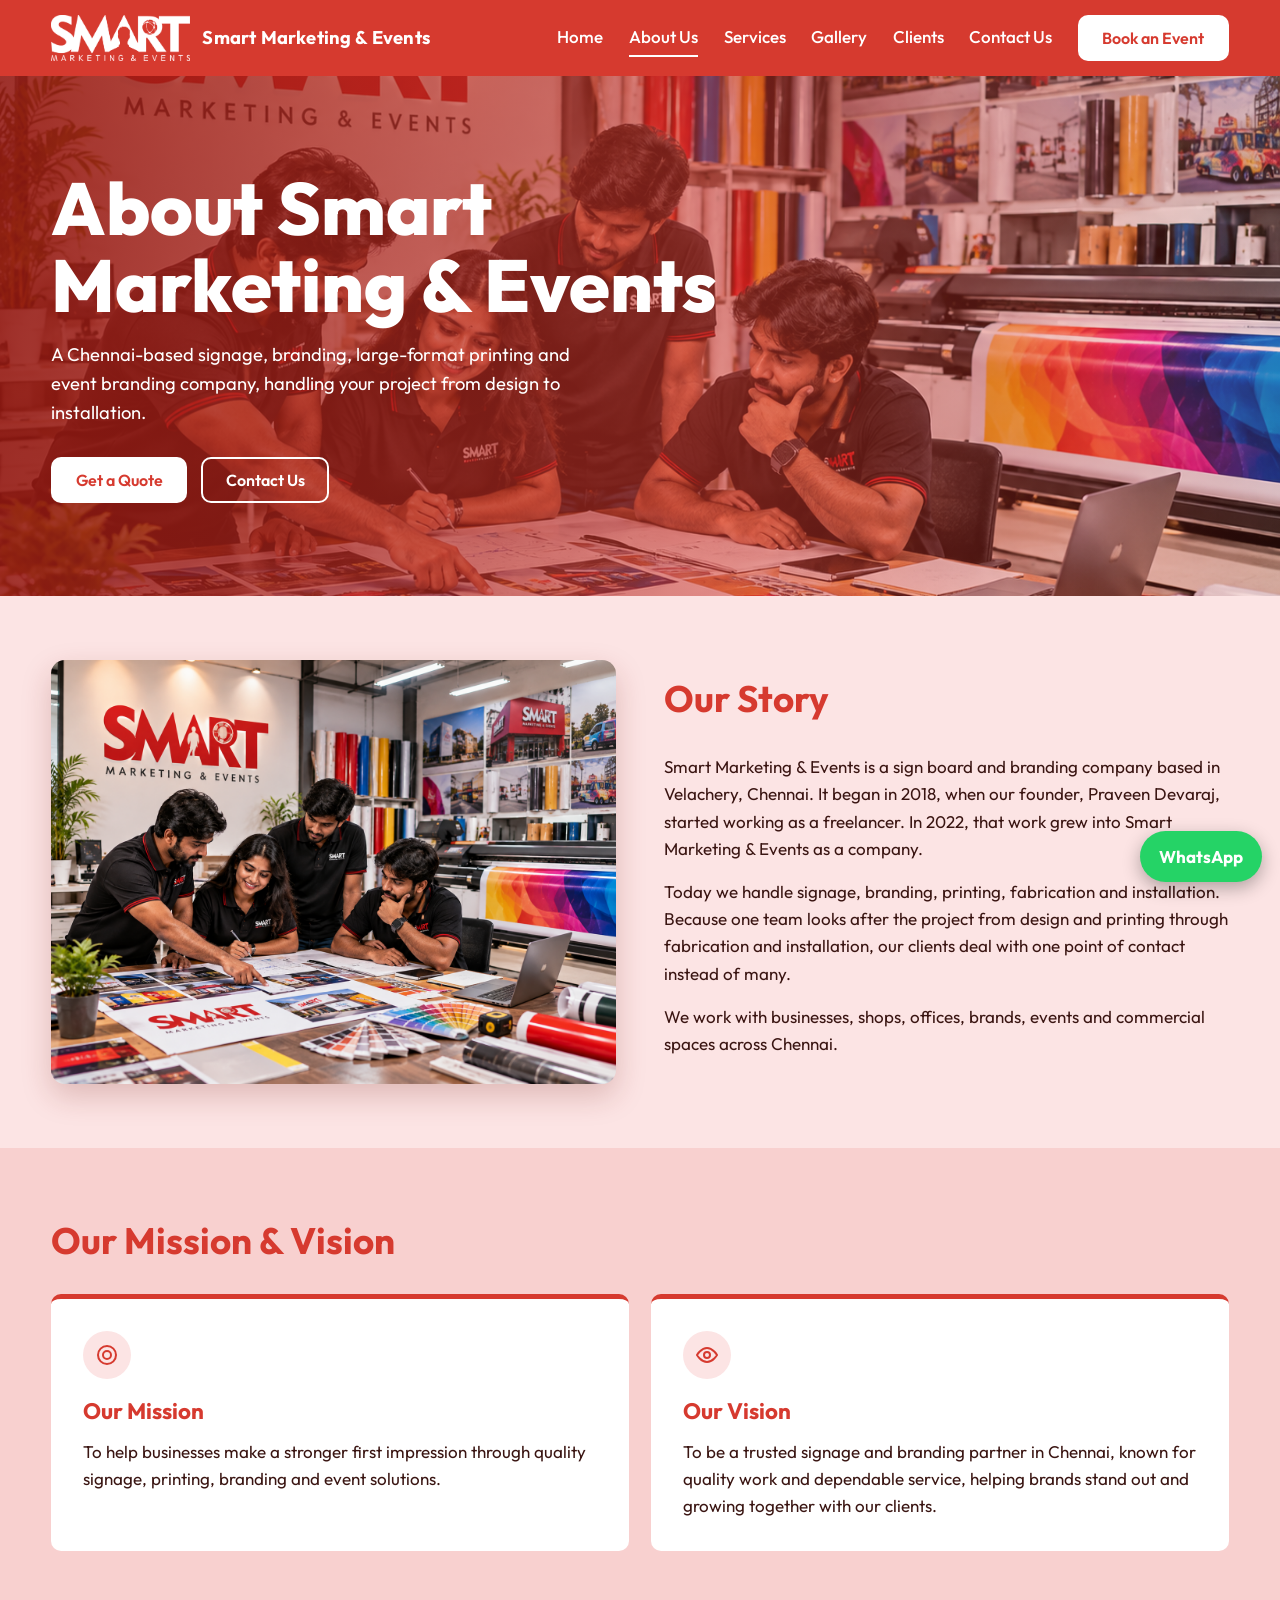
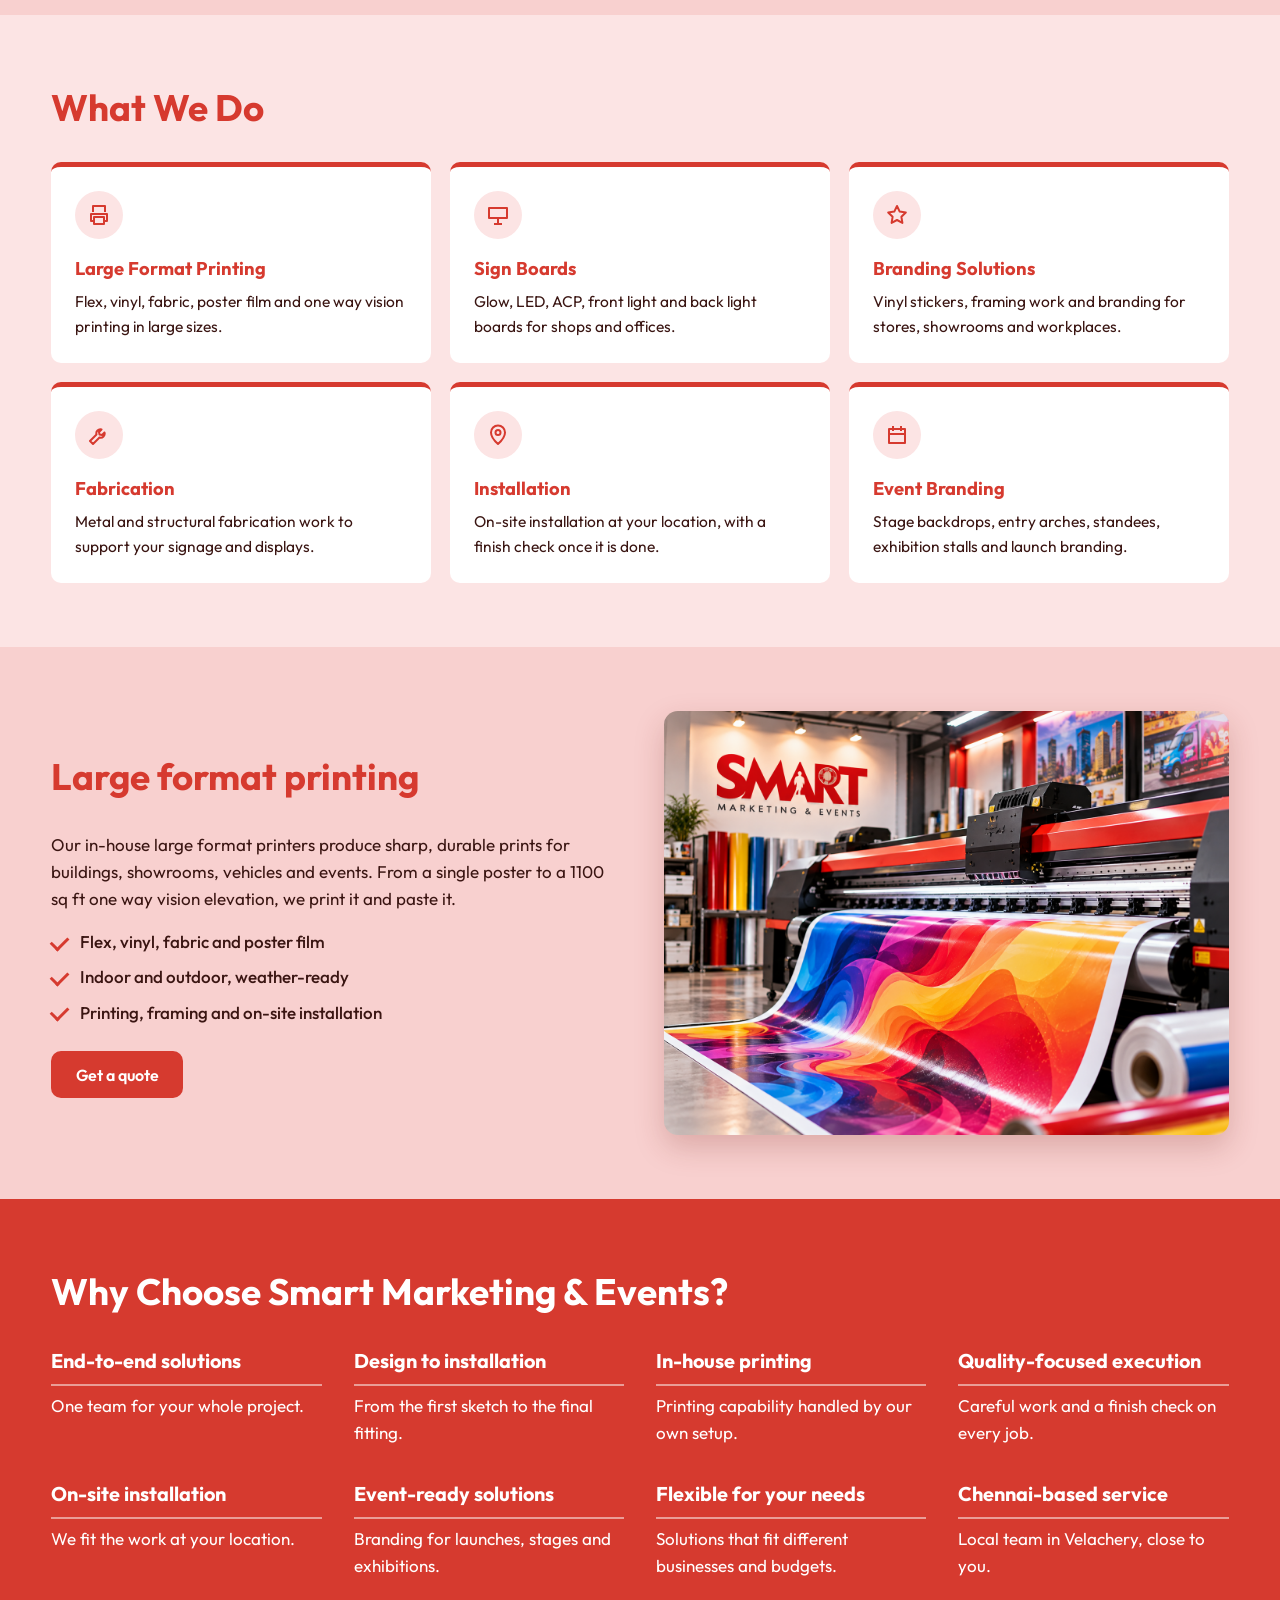
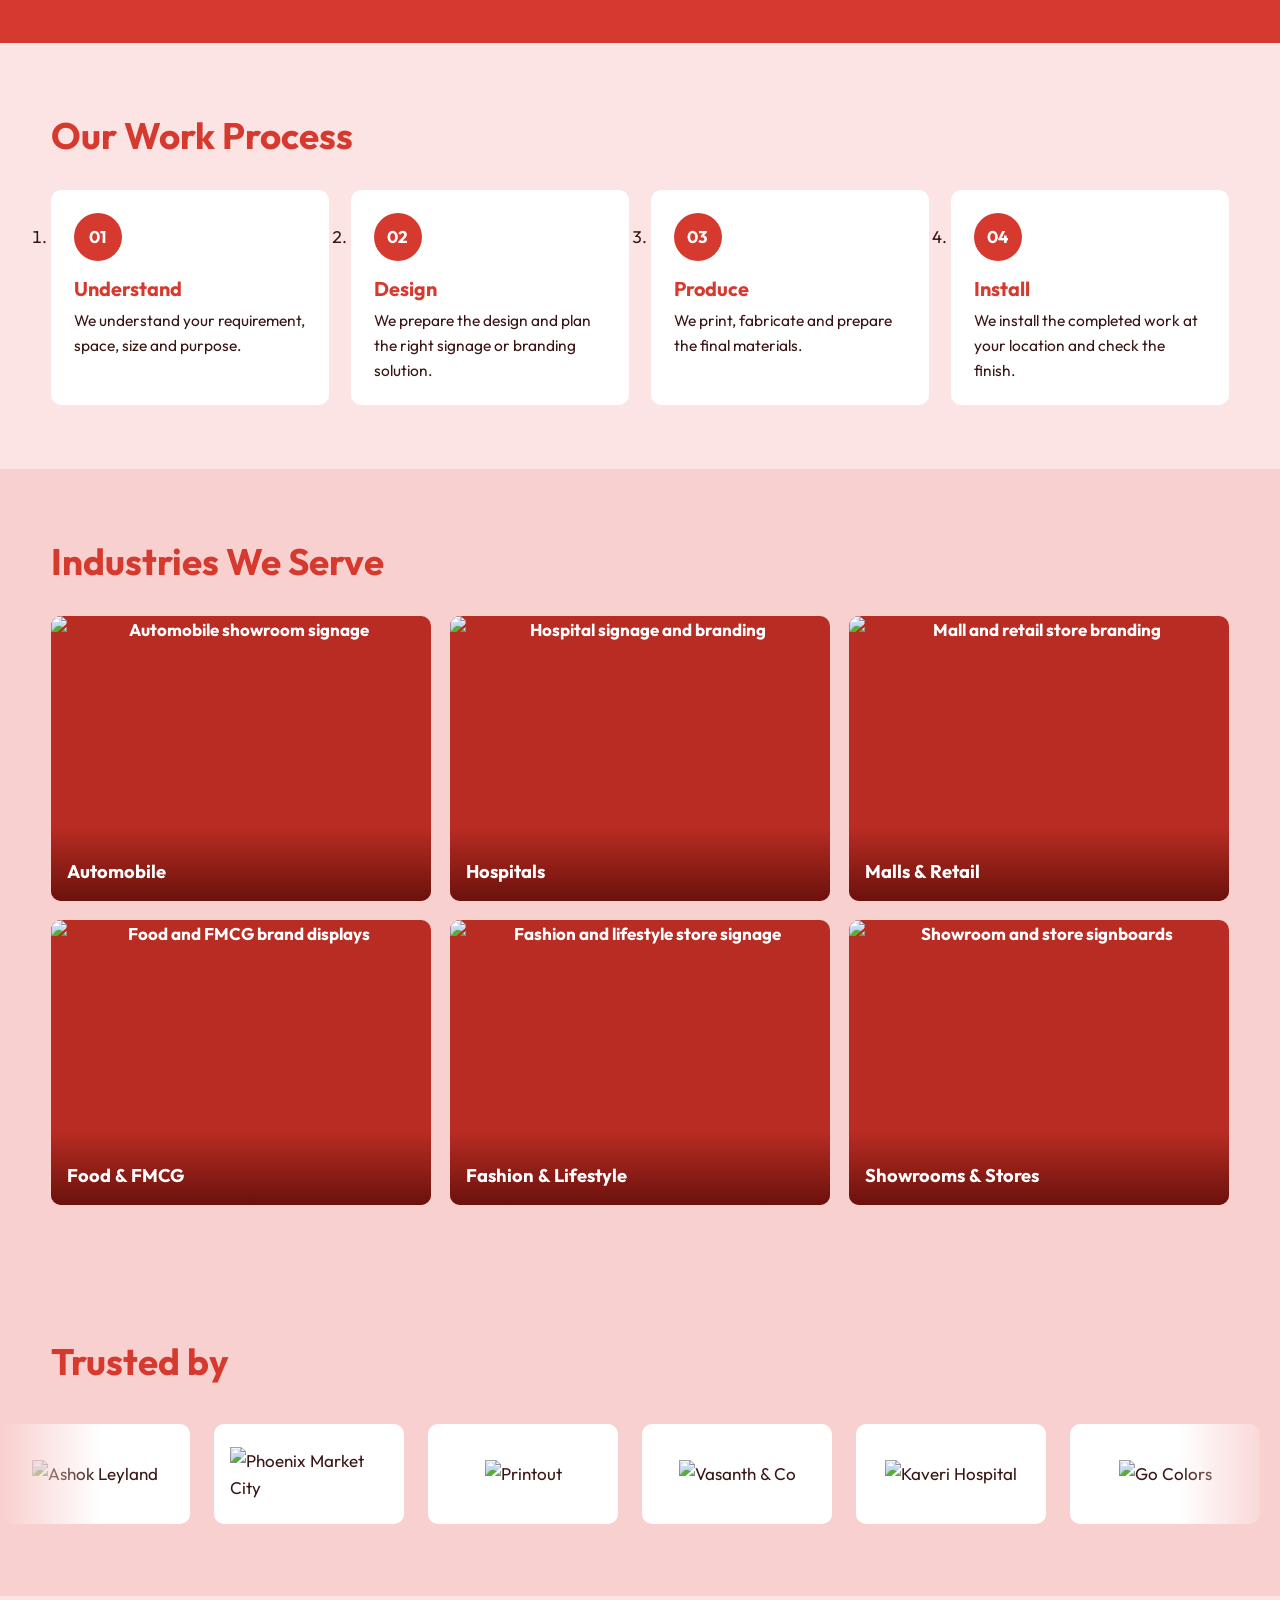
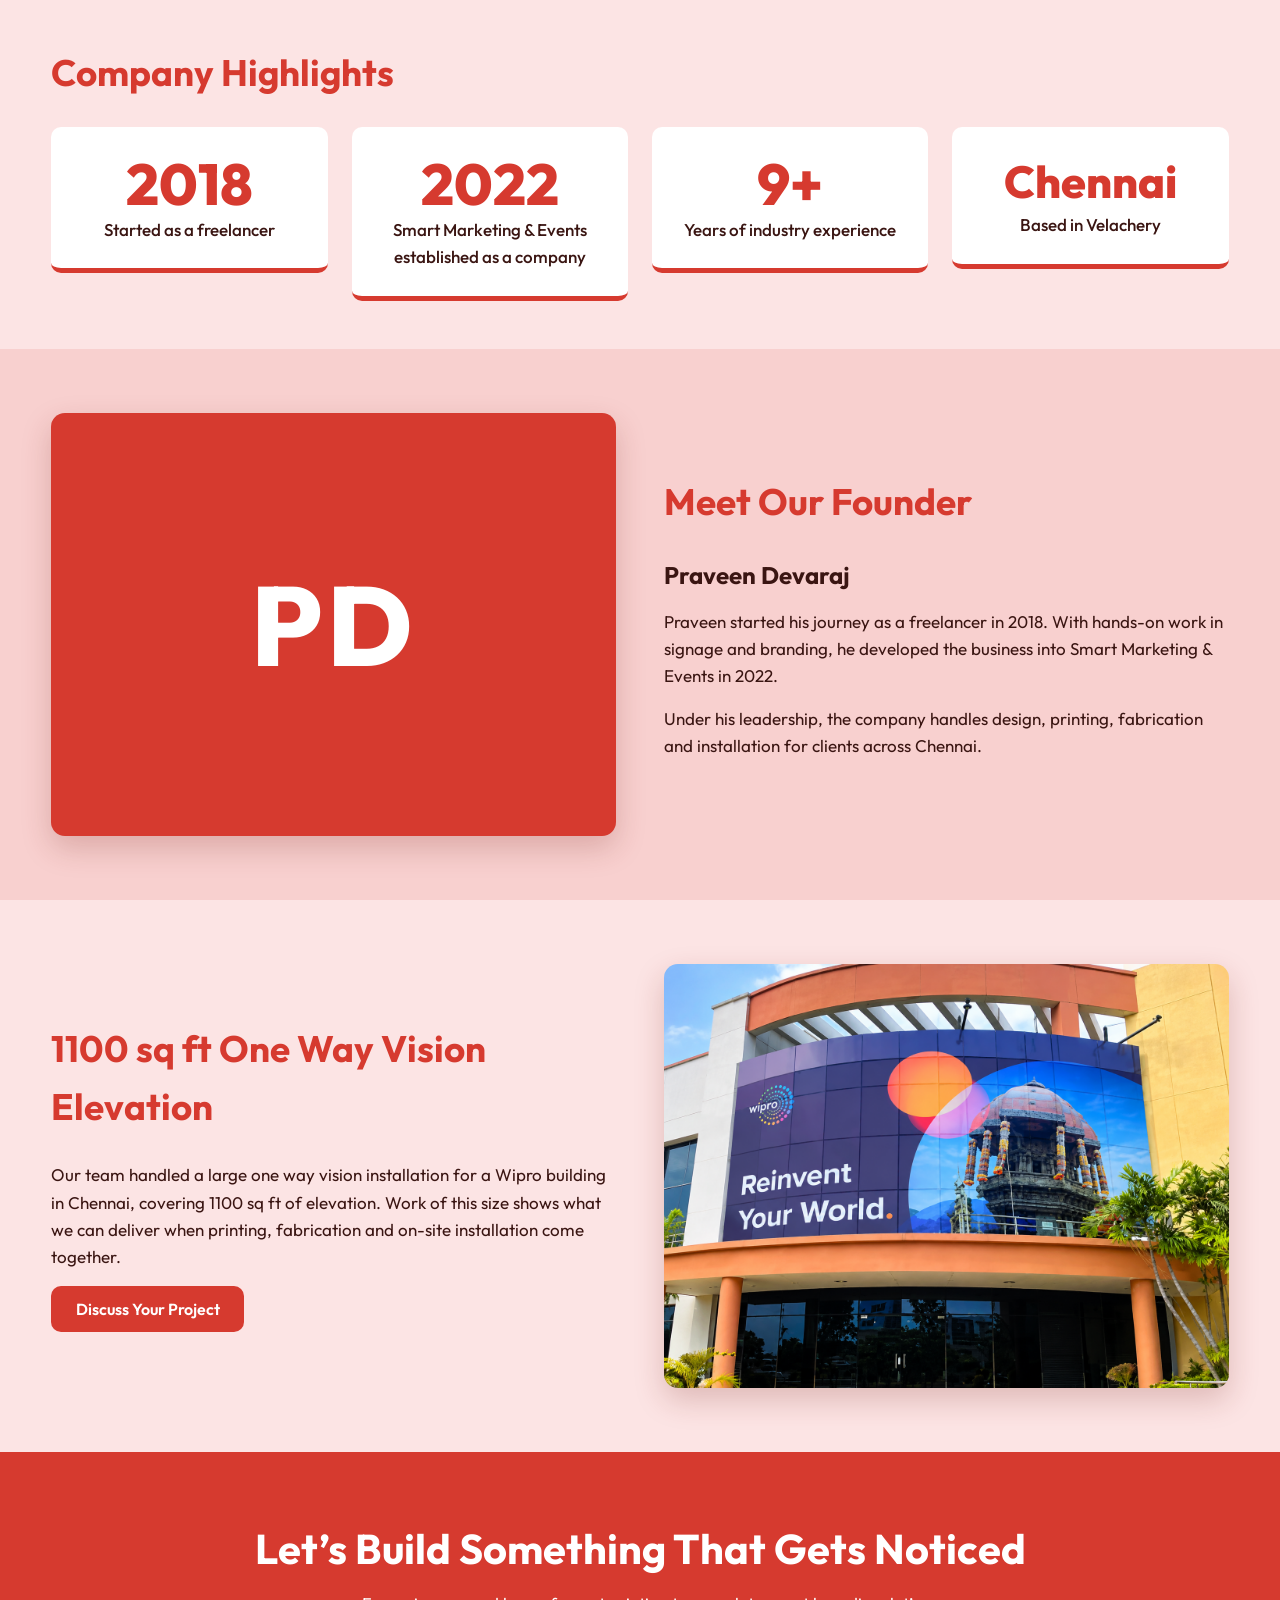
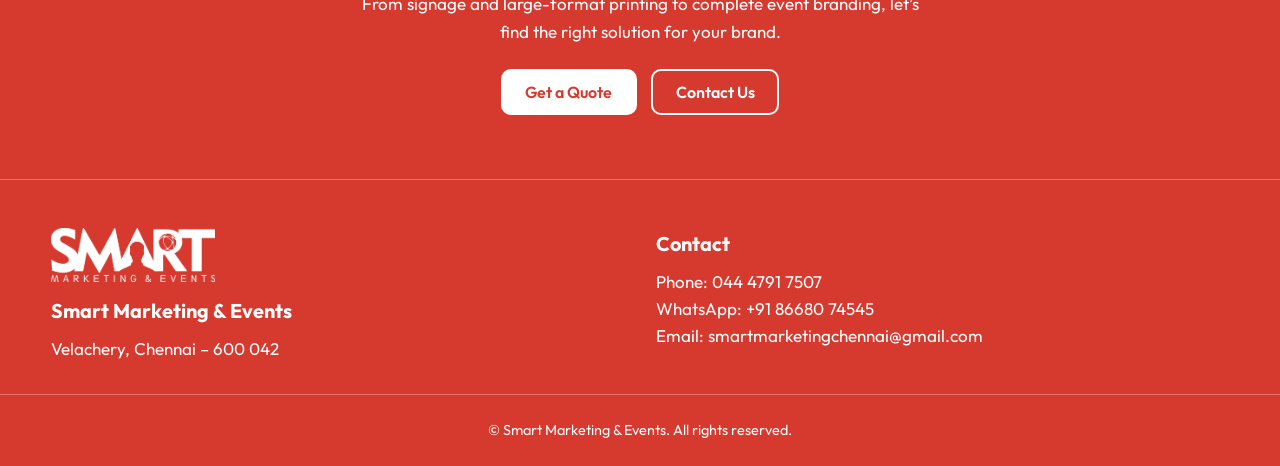
==== about.html @ 97e57e02 "Add files via upload" ====
<!DOCTYPE html>
<html lang="en">
<head>
<meta charset="UTF-8">
<meta name="viewport" content="width=device-width, initial-scale=1">
<title>About Us | Smart Marketing &amp; Events – Chennai</title>
<meta name="description" content="Smart Marketing &amp; Events is a Velachery, Chennai company offering sign boards, large format printing, branding and event branding, from design to installation.">
<link rel="preconnect" href="https://fonts.googleapis.com">
<link rel="preconnect" href="https://fonts.gstatic.com" crossorigin>
<link href="https://fonts.googleapis.com/css2?family=Outfit:wght@400;500;600;700;800&amp;display=swap" rel="stylesheet">
<link rel="stylesheet" href="css/style.css">
<link rel="stylesheet" href="css/about.css">

</head>
<body>

<svg width="0" height="0" style="position:absolute" aria-hidden="true" focusable="false">
  <symbol id="i-print" viewBox="0 0 24 24"><path d="M6 9V3h12v6M6 18H4v-7h16v7h-2M7 14h10v7H7z" fill="none" stroke="currentColor" stroke-width="2" stroke-linejoin="round"/></symbol>
  <symbol id="i-sign" viewBox="0 0 24 24"><path d="M3 5h18v10H3zM12 15v6M8 21h8" fill="none" stroke="currentColor" stroke-width="2" stroke-linejoin="round"/></symbol>
  <symbol id="i-brand" viewBox="0 0 24 24"><path d="M12 3l2.7 5.6 6.1.9-4.4 4.3 1 6.1L12 17l-5.4 2.9 1-6.1L3.2 9.5l6.1-.9z" fill="none" stroke="currentColor" stroke-width="2" stroke-linejoin="round"/></symbol>
  <symbol id="i-fab" viewBox="0 0 24 24"><path d="M14.5 6.5a4 4 0 0 0-5 5L3 18l3 3 6.5-6.5a4 4 0 0 0 5-5l-2.5 2.5-2.5-.5-.5-2.5z" fill="none" stroke="currentColor" stroke-width="2" stroke-linejoin="round"/></symbol>
  <symbol id="i-install" viewBox="0 0 24 24"><path d="M12 21s7-6.2 7-11.5A7 7 0 0 0 5 9.5C5 14.800 12 21 12 21z" fill="none" stroke="currentColor" stroke-width="2" stroke-linejoin="round"/><circle cx="12" cy="9.5" r="2.5" fill="none" stroke="currentColor" stroke-width="2"/></symbol>
  <symbol id="i-event" viewBox="0 0 24 24"><path d="M4 6h16v14H4zM4 11h16M8 3v5M16 3v5" fill="none" stroke="currentColor" stroke-width="2" stroke-linejoin="round"/></symbol>
  <symbol id="i-target" viewBox="0 0 24 24"><circle cx="12" cy="12" r="9" fill="none" stroke="currentColor" stroke-width="2"/><circle cx="12" cy="12" r="4" fill="none" stroke="currentColor" stroke-width="2"/></symbol>
  <symbol id="i-eye" viewBox="0 0 24 24"><path d="M2 12s4-7 10-7 10 7 10 7-4 7-10 7S2 12 2 12z" fill="none" stroke="currentColor" stroke-width="2" stroke-linejoin="round"/><circle cx="12" cy="12" r="3" fill="none" stroke="currentColor" stroke-width="2"/></symbol>
</svg>

<header class="site-header" id="siteHeader">
  <div class="container nav-wrap">
    <a class="brand" href="index.html" aria-label="Smart Marketing &amp; Events home">
      <img class="brand-logo" src="images/logo.png" alt="Smart Marketing &amp; Events logo">
      <span class="brand-name">Smart Marketing &amp; Events</span>
    </a>
    <button class="menu-toggle" id="menuToggle" aria-label="Toggle navigation menu" aria-expanded="false" aria-controls="siteNav">
      <span></span><span></span><span></span>
    </button>
    <nav class="nav" id="siteNav" aria-label="Main navigation">
      <a href="index.html">Home</a>
      <a href="about.html" class="active" aria-current="page">About Us</a>
      <a href="services.html">Services</a>
      <a href="gallery.html">Gallery</a>
      <a href="clients.html">Clients</a>
      <a href="contact.html">Contact Us</a>
      <a href="contact.html" class="btn btn-light">Book an Event</a>
    </nav>
  </div>
</header>

<main>

<!-- 1. Hero -->
<section class="hero about-hero" style="background-image:url('images/about.jpg')" aria-labelledby="about-title">
  <div class="hero-overlay"></div>
  <div class="container hero-content">
    <h1 id="about-title">About Smart Marketing &amp; Events</h1>
    <p>A Chennai-based signage, branding, large-format printing and event branding company, handling your project from design to installation.</p>
    <div class="hero-actions">
      <a href="contact.html" class="btn btn-red">Get a Quote</a>
      <a href="contact.html" class="btn btn-outline">Contact Us</a>
    </div>
  </div>
</section>

<!-- 2. Our Story -->
<section class="section" id="story" aria-labelledby="story-title">
  <div class="container split">
    <img class="split-img reveal" src="images/about.jpg" alt="Smart Marketing &amp; Events team at work on a signage project in Chennai" loading="lazy">
    <div class="reveal">
      <h2 class="section-title" id="story-title">Our Story</h2>
      <p>Smart Marketing &amp; Events is a sign board and branding company based in Velachery, Chennai. It began in 2018, when our founder, Praveen Devaraj, started working as a freelancer. In 2022, that work grew into Smart Marketing &amp; Events as a company.</p>
      <p>Today we handle signage, branding, printing, fabrication and installation. Because one team looks after the project from design and printing through fabrication and installation, our clients deal with one point of contact instead of many.</p>
      <p>We work with businesses, shops, offices, brands, events and commercial spaces across Chennai.</p>
    </div>
  </div>
</section>



<!-- 3 & 4. Mission and Vision -->
<section class="section section-tint" aria-labelledby="mv-title">
  <div class="container">
    <h2 class="section-title" id="mv-title">Our Mission &amp; Vision</h2>
    <div class="mv-grid">
      <article class="mv-card reveal">
        <span class="ico" aria-hidden="true"><svg><use href="#i-target"/></svg></span>
        <h3>Our Mission</h3>
        <p>To help businesses make a stronger first impression through quality signage, printing, branding and event solutions.</p>
      </article>
      <article class="mv-card reveal">
        <span class="ico" aria-hidden="true"><svg><use href="#i-eye"/></svg></span>
        <h3>Our Vision</h3>
        <p>To be a trusted signage and branding partner in Chennai, known for quality work and dependable service, helping brands stand out and growing together with our clients.</p>
      </article>
    </div>
  </div>
</section>

<!-- 5. What We Do -->
<section class="section" aria-labelledby="do-title">
  <div class="container">
    <h2 class="section-title" id="do-title">What We Do</h2>
    <ul class="do-grid">
      <li class="do-card reveal"><span class="ico" aria-hidden="true"><svg><use href="#i-print"/></svg></span><h3>Large Format Printing</h3><p>Flex, vinyl, fabric, poster film and one way vision printing in large sizes.</p></li>
      <li class="do-card reveal"><span class="ico" aria-hidden="true"><svg><use href="#i-sign"/></svg></span><h3>Sign Boards</h3><p>Glow, LED, ACP, front light and back light boards for shops and offices.</p></li>
      <li class="do-card reveal"><span class="ico" aria-hidden="true"><svg><use href="#i-brand"/></svg></span><h3>Branding Solutions</h3><p>Vinyl stickers, framing work and branding for stores, showrooms and workplaces.</p></li>
      <li class="do-card reveal"><span class="ico" aria-hidden="true"><svg><use href="#i-fab"/></svg></span><h3>Fabrication</h3><p>Metal and structural fabrication work to support your signage and displays.</p></li>
      <li class="do-card reveal"><span class="ico" aria-hidden="true"><svg><use href="#i-install"/></svg></span><h3>Installation</h3><p>On-site installation at your location, with a finish check once it is done.</p></li>
      <li class="do-card reveal"><span class="ico" aria-hidden="true"><svg><use href="#i-event"/></svg></span><h3>Event Branding</h3><p>Stage backdrops, entry arches, standees, exhibition stalls and launch branding.</p></li>
    </ul>
  </div>
</section>

  <!-- Main service -->
  <section class="section section-tint" id="main-service">
    <div class="container split split-reverse">
      <div>
        <h2 class="section-title">Large format printing</h2>
        <p>Our in-house large format printers produce sharp, durable prints for buildings, showrooms, vehicles and events. From a single poster to a 1100 sq ft one way vision elevation, we print it and paste it.</p>
        <ul class="ticks">
          <li>Flex, vinyl, fabric and poster film</li>
          <li>Indoor and outdoor, weather-ready</li>
          <li>Printing, framing and on-site installation</li>
        </ul>
        <a href="services.html" class="btn btn-red">Get a quote</a>
      </div>
      <img src="images/large-format.jpg" alt="Large format printing" class="split-img" loading="lazy">
    </div>
  </section>

<!-- 6. Why Choose -->
<section class="section section-red" aria-labelledby="why-title">
  <div class="container">
    <h2 class="section-title" id="why-title">Why Choose Smart Marketing &amp; Events?</h2>
    <div class="why-grid">
      <div class="reveal"><h3>End-to-end solutions</h3><p>One team for your whole project.</p></div>
      <div class="reveal"><h3>Design to installation</h3><p>From the first sketch to the final fitting.</p></div>
      <div class="reveal"><h3>In-house printing</h3><p>Printing capability handled by our own setup.</p></div>
      <div class="reveal"><h3>Quality-focused execution</h3><p>Careful work and a finish check on every job.</p></div>
      <div class="reveal"><h3>On-site installation</h3><p>We fit the work at your location.</p></div>
      <div class="reveal"><h3>Event-ready solutions</h3><p>Branding for launches, stages and exhibitions.</p></div>
      <div class="reveal"><h3>Flexible for your needs</h3><p>Solutions that fit different businesses and budgets.</p></div>
      <div class="reveal"><h3>Chennai-based service</h3><p>Local team in Velachery, close to you.</p></div>
    </div>
  </div>
</section>

<!-- 7. Process -->
<section class="section" aria-labelledby="proc-title">
  <div class="container">
    <h2 class="section-title" id="proc-title">Our Work Process</h2>
    <ol class="process">
      <li class="reveal"><span class="num" aria-hidden="true">01</span><h3>Understand</h3><p>We understand your requirement, space, size and purpose.</p></li>
      <li class="reveal"><span class="num" aria-hidden="true">02</span><h3>Design</h3><p>We prepare the design and plan the right signage or branding solution.</p></li>
      <li class="reveal"><span class="num" aria-hidden="true">03</span><h3>Produce</h3><p>We print, fabricate and prepare the final materials.</p></li>
      <li class="reveal"><span class="num" aria-hidden="true">04</span><h3>Install</h3><p>We install the completed work at your location and check the finish.</p></li>
    </ol>
  </div>
</section>

<!-- 8. Industries -->
<section class="section section-tint" aria-labelledby="ind-title">
  <div class="container">
    <h2 class="section-title" id="ind-title">Industries We Serve</h2>
    <ul class="industries">
      <li><img src="images/industries/automobile.jpg" alt="Automobile showroom signage" loading="lazy"><span>Automobile</span></li>
      <li><img src="images/industries/hospitals.jpg" alt="Hospital signage and branding" loading="lazy"><span>Hospitals</span></li>
      <li><img src="images/industries/malls-retail.jpg" alt="Mall and retail store branding" loading="lazy"><span>Malls &amp; Retail</span></li>
      <li><img src="images/industries/food-fmcg.jpg" alt="Food and FMCG brand displays" loading="lazy"><span>Food &amp; FMCG</span></li>
      <li><img src="images/industries/fashion-lifestyle.jpg" alt="Fashion and lifestyle store signage" loading="lazy"><span>Fashion &amp; Lifestyle</span></li>
      <li><img src="images/industries/showrooms-stores.jpg" alt="Showroom and store signboards" loading="lazy"><span>Showrooms &amp; Stores</span></li>
    </ul>
  </div>
</section>

 
  <!-- Clients -->
<section class="section section-tint clients-sec">
  <div class="container">
    <h2 class="section-title">Trusted by</h2>
  </div>

  <div class="marquee" aria-label="Our clients">
    <ul class="marquee-track" id="marquee">

      <li>
        <img src="images/clients/ashok-leyland.png"
             alt="Ashok Leyland" loading="lazy">
      </li>

      <li>
        <img src="images/clients/phoenix-market-city.png"
             alt="Phoenix Market City" loading="lazy">
      </li>

      <li>
        <img src="images/clients/printout.png"
             alt="Printout" loading="lazy">
      </li>

      <li>
        <img src="images/clients/vasanth-and-co.png"
             alt="Vasanth &amp; Co" loading="lazy">
      </li>

      <li>
        <img src="images/clients/kaveri-hospital.png"
             alt="Kaveri Hospital" loading="lazy">
      </li>

      <li>
        <img src="images/clients/go-colors.png"
             alt="Go Colors" loading="lazy">
      </li>

      <li>
        <img src="images/clients/tata.png"
             alt="Tata" loading="lazy">
      </li>

      <li>
        <img src="images/clients/naturals.png"
             alt="Naturals" loading="lazy">
      </li>

      <li>
        <img src="images/clients/mondelez.png"
             alt="Mondelez" loading="lazy">
      </li>

      <!-- New Clients -->

      <li>
        <img src="images/clients/meet-and-eat.png"
             alt="Meet &amp; Eat" loading="lazy">
      </li>

      <li>
        <img src="images/clients/zee-tamil.png"
             alt="Zee Tamil" loading="lazy">
      </li>

      <li>
        <img src="images/clients/sms-group.png"
             alt="SMS Group" loading="lazy">
      </li>


      <li>
        <img src="images/clients/zoho.png"
             alt="Zoho" loading="lazy">
      </li>

    </ul>
  </div>
</section>

<!-- 9. Highlights -->
<section class="section stats" aria-labelledby="hl-title">
  <div class="container">
    <h2 class="section-title" id="hl-title">Company Highlights</h2>
    <ul class="stats-grid">
      <li class="reveal"><strong>2018</strong><span>Started as a freelancer</span></li>
      <li class="reveal"><strong>2022</strong><span>Smart Marketing &amp; Events established as a company</span></li>
      <li class="reveal"><strong><span class="count" data-count="13">13</span>+</strong><span>Years of industry experience</span></li>
      <li class="reveal"><strong class="stat-text">Chennai</strong><span>Based in Velachery</span></li>
    </ul>
  </div>
</section>

<!-- 10. Founder -->
<section class="section section-tint" aria-labelledby="founder-title">
  <div class="container split">
    <div class="founder-visual reveal" role="img" aria-label="Photo of Praveen Devaraj to be added">
      <span>PD</span>
    </div>
    <div class="reveal">
      <h2 class="section-title" id="founder-title">Meet Our Founder</h2>
      <h3 class="founder-name">Praveen Devaraj</h3>
      <p>Praveen started his journey as a freelancer in 2018. With hands-on work in signage and branding, he developed the business into Smart Marketing &amp; Events in 2022.</p>
      <p>Under his leadership, the company handles design, printing, fabrication and installation for clients across Chennai.</p>
    </div>
  </div>
</section>

<!-- 11. Featured work -->
<section class="section" aria-labelledby="work-title">
  <div class="container split">
    <div class="reveal">
      <h2 class="section-title" id="work-title">1100 sq ft One Way Vision Elevation</h2>
      <p>Our team handled a large one way vision installation for a Wipro building in Chennai, covering 1100 sq ft of elevation. Work of this size shows what we can deliver when printing, fabrication and on-site installation come together.</p>
      <a href="contact.html" class="btn btn-red">Discuss Your Project</a>
    </div>
    <img class="split-img reveal" src="images/case-study.jpg" alt="1100 sq ft one way vision elevation on a Wipro building in Chennai" loading="lazy">
  </div>
</section>

<!-- 12. CTA -->
<section class="cta" aria-labelledby="cta-title">
  <div class="container">
    <h2 id="cta-title">Let’s Build Something That Gets Noticed</h2>
    <p>From signage and large-format printing to complete event branding, let’s find the right solution for your brand.</p>
    <div class="hero-actions cta-actions">
      <a href="contact.html" class="btn btn-light">Get a Quote</a>
      <a href="contact.html" class="btn btn-outline">Contact Us</a>
    </div>
  </div>
</section>

</main>

<footer class="site-footer">
  <div class="container footer-grid">
    <div>
      <img class="footer-logo" src="images/logo.png" alt="Smart Marketing &amp; Events logo">
      <h3>Smart Marketing &amp; Events</h3>
      <p>Velachery, Chennai – 600 042</p>
    </div>
    <div>
      <h3>Contact</h3>
      <p>Phone: <a href="tel:+914447917507">044 4791 7507</a></p>
      <p>WhatsApp: <a href="https://wa.me/918668074545">+91 86680 74545</a></p>
      <p>Email: <a href="mailto:smartmarketingchennai@gmail.com">smartmarketingchennai@gmail.com</a></p>
    </div>
  </div>
  <p class="copy">© Smart Marketing &amp; Events. All rights reserved.</p>
</footer>
<a href="https://wa.me/918668074545" class="wa-float" target="_blank" rel="noopener" aria-label="Chat on WhatsApp">WhatsApp</a>
<script src="js/script.js"></script>
<script src="js/about.js"></script>

</body>
</html>
---- css/style.css ----
:root{
  --red:#d63a2f;
  --red-dark:#b82c23;
  --pink:#fce4e4;
  --pink-deep:#f8d0cf;
  --ink:#3a1512;
  --white:#fff;
  --radius:10px;
}
*{box-sizing:border-box;margin:0;padding:0}
html{scroll-behavior:smooth}
body{font-family:'Outfit',system-ui,sans-serif;background:var(--pink);color:var(--ink);line-height:1.6;font-size:17px}
img,video{max-width:100%;display:block}
a{color:inherit;text-decoration:none}
ul{list-style:none}
.container{width:min(1180px,92%);margin-inline:auto}
:focus-visible{outline:3px solid var(--ink);outline-offset:3px}

/* Header */
.site-header{position:sticky;top:0;z-index:50;background:var(--red);color:var(--white);transition:box-shadow .25s}
.site-header.scrolled{box-shadow:0 4px 18px rgba(90,20,15,.35)}
.nav-wrap{display:flex;align-items:center;justify-content:space-between;gap:1rem;min-height:76px}
.brand{display:flex;align-items:center;gap:.75rem}
.brand-logo{height:46px;width:auto}
.brand-name{font-weight:700;font-size:1.15rem;letter-spacing:.01em}
.nav{display:flex;align-items:center;gap:1.6rem;font-weight:500}
.nav a:not(.btn){padding:.3rem 0;border-bottom:2px solid transparent}
.nav a:not(.btn):hover,.nav a.active{border-bottom-color:var(--white)}
.menu-toggle{display:none;background:none;border:0;cursor:pointer;padding:.5rem}
.menu-toggle span{display:block;width:26px;height:3px;background:var(--white);margin:5px 0;border-radius:2px;transition:.25s}

/* Buttons */
.btn{display:inline-block;font:600 1rem 'Outfit',sans-serif;padding:.7rem 1.4rem;border-radius:var(--radius);border:2px solid transparent;cursor:pointer;transition:background .2s,color .2s}
.btn-light{background:var(--white);color:var(--red)}
.btn-light:hover{background:var(--pink)}
.btn-red{background:var(--red);color:var(--white)}
.btn-red:hover{background:var(--red-dark)}
.btn-outline{border-color:var(--white);color:var(--white)}
.btn-outline:hover{background:var(--white);color:var(--red)}

/* Hero */
.hero{position:relative;min-height:520px;display:flex;align-items:center;background-size:cover;background-position:center;background-color:var(--red-dark)}
.hero-overlay{position:absolute;inset:0;background:linear-gradient(90deg,rgba(150,25,18,.88) 0%,rgba(214,58,47,.55) 55%,rgba(214,58,47,.15) 100%)}
.hero-content{position:relative;color:var(--white);padding-block:4rem}
.hero h1{font-size:clamp(2.4rem,6vw,4.6rem);font-weight:800;line-height:1.05;max-width:12ch;margin-bottom:1rem}
.hero p{font-size:1.15rem;max-width:46ch;margin-bottom:1.8rem}
.hero-actions{display:flex;flex-wrap:wrap;gap:.9rem}
.hero .btn-red{background:var(--white);color:var(--red)}
.hero .btn-red:hover{background:var(--pink)}

/* Sections */
.section{padding-block:4rem}
.section-tint{background:var(--pink-deep)}
.section-title{font-size:clamp(1.6rem,3.5vw,2.3rem);font-weight:700;color:var(--red);margin-bottom:1.5rem}

.video-frame{border-radius:14px;overflow:hidden;background:#000;box-shadow:0 12px 32px rgba(120,30,25,.28);aspect-ratio:16/9}
.video-frame video{width:100%;height:100%;object-fit:cover}

.chips{display:flex;flex-wrap:wrap;gap:.7rem;margin-bottom:2rem}
.chips li{background:var(--white);color:var(--red-dark);font-weight:600;padding:.5rem 1rem;border-radius:999px}

.clients{display:grid;grid-template-columns:repeat(auto-fit,minmax(200px,1fr));gap:1rem}
.clients li{background:var(--white);border-left:5px solid var(--red);padding:1rem 1.2rem;font-weight:600;border-radius:var(--radius)}

/* Footer */
.site-footer{background:var(--red);color:var(--white);padding-top:3rem}
.footer-grid{display:grid;grid-template-columns:repeat(auto-fit,minmax(230px,1fr));gap:2rem}
.footer-logo{height:54px;width:auto;margin-bottom:.8rem}
.site-footer h3{margin-bottom:.5rem}
.site-footer a:hover{text-decoration:underline}
.copy{text-align:center;padding:1.5rem 1rem;margin-top:2rem;border-top:1px solid rgba(255,255,255,.3);font-size:.9rem}

/* Mobile */
@media (max-width:900px){
  .menu-toggle{display:block}
  .nav{position:absolute;top:100%;left:0;right:0;background:var(--red-dark);flex-direction:column;align-items:flex-start;padding:1.2rem 4%;gap:1rem;display:none}
  .nav.open{display:flex}
  .brand-name{font-size:1rem}
  .menu-toggle[aria-expanded="true"] span:nth-child(1){transform:translateY(8px) rotate(45deg)}
  .menu-toggle[aria-expanded="true"] span:nth-child(2){opacity:0}
  .menu-toggle[aria-expanded="true"] span:nth-child(3){transform:translateY(-8px) rotate(-45deg)}
}
@media (max-width:480px){.brand-name{display:none}.hero{min-height:440px}}
@media (prefers-reduced-motion:reduce){*{transition:none!important;scroll-behavior:auto!important}}

/* ---------- Extra sections ---------- */
.section p{margin-bottom:1rem;max-width:60ch}
.split{display:grid;grid-template-columns:1fr 1fr;gap:3rem;align-items:center}
.split-img{width:100%;aspect-ratio:4/3;object-fit:cover;border-radius:14px;background:var(--pink-deep);box-shadow:0 12px 30px rgba(120,30,25,.22)}
.ticks{margin-bottom:1.6rem}
.ticks li{position:relative;padding-left:1.8rem;margin-bottom:.5rem;font-weight:500}
.ticks li::before{content:"";position:absolute;left:0;top:.45em;width:.9rem;height:.5rem;border-left:3px solid var(--red);border-bottom:3px solid var(--red);transform:rotate(-45deg)}

.cards{display:grid;grid-template-columns:repeat(auto-fill,minmax(250px,1fr));gap:1.2rem}
.card{background:var(--white);border-top:5px solid var(--red);border-radius:var(--radius);padding:1.4rem}
.card h3{color:var(--red);margin-bottom:.4rem;font-size:1.15rem}
.card p{margin:0;font-size:.97rem}
.card:hover{background:var(--red);color:var(--white)}
.card:hover h3{color:var(--white)}

.section-red{background:var(--red);color:var(--white)}
.section-red .section-title{color:var(--white)}
.why-grid{display:grid;grid-template-columns:repeat(auto-fit,minmax(220px,1fr));gap:2rem}
.why-grid h3{margin-bottom:.4rem;padding-bottom:.4rem;border-bottom:2px solid rgba(255,255,255,.5)}

.stats{padding-block:3rem}
.stats-grid{display:grid;grid-template-columns:repeat(auto-fit,minmax(180px,1fr));gap:1.5rem;text-align:center}
.stats strong{display:block;font-size:clamp(2.4rem,5vw,3.6rem);font-weight:800;color:var(--red);line-height:1.1}
.stats span{font-weight:500}

.steps{counter-reset:s;display:grid;grid-template-columns:repeat(auto-fit,minmax(220px,1fr));gap:1.4rem}
.steps li{counter-increment:s;background:var(--white);border-radius:var(--radius);padding:1.4rem 1.4rem 1.4rem 4rem;position:relative}
.steps li::before{content:counter(s);position:absolute;left:1.1rem;top:1.3rem;width:2.1rem;height:2.1rem;border-radius:50%;background:var(--red);color:var(--white);display:grid;place-items:center;font-weight:700}
.steps h3{margin-bottom:.2rem;color:var(--red)}
.steps p{margin:0}

.slider{max-width:760px;margin-inline:auto;text-align:center}
.slide{display:none;background:var(--white);border-radius:14px;padding:2.2rem 2rem;border-left:6px solid var(--red)}
.slide.active{display:block}
.slide blockquote{font-size:1.25rem;font-weight:500;margin-bottom:1rem}
.slide figcaption{color:var(--red);font-weight:700}
.slider-controls{display:flex;align-items:center;justify-content:center;gap:1.2rem;margin-top:1.2rem}
.slider-controls button{width:44px;height:44px;border-radius:50%;border:2px solid var(--red);background:transparent;color:var(--red);font-size:1.2rem;cursor:pointer}
.slider-controls button:hover{background:var(--red);color:var(--white)}
.dots{display:flex;gap:.5rem}
.dots button{width:12px;height:12px;border-radius:50%;padding:0;border:0;background:var(--pink-deep)}
.dots button.on{background:var(--red)}

.cta{background:var(--red);color:var(--white);text-align:center;padding-block:4rem}
.cta h2{font-size:clamp(1.7rem,4vw,2.6rem);margin-bottom:.5rem}
.cta p{margin:0 auto 1.5rem}
.site-footer{border-top:1px solid rgba(255,255,255,.3)}

@media (max-width:800px){
  .split{grid-template-columns:1fr;gap:1.6rem}
  .split-reverse .split-img{order:-1}
}

/* ---------- Round 3 ---------- */
/* Services: 4 per row, image on top */
.cards{grid-template-columns:repeat(4,1fr)}
.cards .card{padding:0;overflow:hidden;border-top:0;display:flex;flex-direction:column}
.cards .card img{width:100%;aspect-ratio:4/3;object-fit:cover;background:var(--pink-deep)}
.card-body{padding:1.1rem 1.2rem 1.3rem;border-top:5px solid var(--red)}
.cards .card:hover{background:var(--white);color:var(--ink);transform:translateY(-4px);box-shadow:0 10px 24px rgba(120,30,25,.25)}
.cards .card:hover h3{color:var(--red)}
.card{transition:transform .2s,box-shadow .2s}
@media (max-width:1000px){.cards{grid-template-columns:repeat(2,1fr)}}
@media (max-width:520px){.cards{grid-template-columns:1fr}}

/* Moving client logos */
.clients-sec{overflow:hidden}
.marquee{overflow:hidden;padding-block:.5rem;mask-image:linear-gradient(90deg,transparent,#000 8%,#000 92%,transparent);-webkit-mask-image:linear-gradient(90deg,transparent,#000 8%,#000 92%,transparent)}
.marquee-track{display:flex;gap:1.5rem;width:max-content;animation:scroll 35s linear infinite}
.marquee:hover .marquee-track{animation-play-state:paused}
.marquee-track li{flex:none;width:190px;height:100px;background:var(--white);border-radius:var(--radius);display:grid;place-items:center;padding:1rem}
.marquee-track img{max-height:100%;max-width:100%;object-fit:contain}
@keyframes scroll{to{transform:translateX(-50%)}}
@media (prefers-reduced-motion:reduce){.marquee-track{animation:none}.marquee{overflow-x:auto}}

/* Projects */
.projects{display:grid;grid-template-columns:repeat(3,1fr);gap:1.2rem;margin-bottom:2rem}
.projects figure{position:relative;border-radius:var(--radius);overflow:hidden;aspect-ratio:4/3;background:var(--pink-deep)}
.projects img{width:100%;height:100%;object-fit:cover;transition:transform .4s}
.projects figure:hover img{transform:scale(1.06)}
.projects figcaption{position:absolute;left:0;right:0;bottom:0;padding:1.6rem 1rem .8rem;color:var(--white);font-weight:600;background:linear-gradient(transparent,rgba(110,20,15,.9))}
@media (max-width:800px){.projects{grid-template-columns:repeat(2,1fr)}}
@media (max-width:480px){.projects{grid-template-columns:1fr}}

/* Industries */
.industries{display:grid;grid-template-columns:repeat(auto-fit,minmax(200px,1fr));gap:1rem}
.industries li{background:var(--white);color:var(--red-dark);font-weight:700;text-align:center;padding:1.2rem;border-radius:var(--radius)}

/* FAQ */
.faq-wrap{max-width:820px}
.faq details{background:var(--white);border-radius:var(--radius);margin-bottom:.8rem;border-left:5px solid var(--red)}
.faq summary{cursor:pointer;padding:1rem 1.2rem;font-weight:600;list-style:none;display:flex;justify-content:space-between;gap:1rem}
.faq summary::-webkit-details-marker{display:none}
.faq summary::after{content:"+";color:var(--red);font-size:1.4rem;line-height:1}
.faq details[open] summary::after{content:"–"}
.faq details p{padding:0 1.2rem 1.1rem;margin:0}

/* Quote form */
.quote-form{background:var(--white);padding:1.8rem;border-radius:14px;display:grid;gap:1rem;box-shadow:0 12px 30px rgba(120,30,25,.18)}
.quote-form label{display:grid;gap:.3rem;font-weight:600;font-size:.95rem}
.quote-form input,.quote-form select,.quote-form textarea{font:inherit;padding:.7rem .8rem;border:2px solid var(--pink-deep);border-radius:8px;background:var(--white);color:var(--ink)}
.quote-form input:focus,.quote-form select:focus,.quote-form textarea:focus{border-color:var(--red);outline:none}

/* Map */
.map{width:100%;height:100%;min-height:340px;border:0;border-radius:14px;box-shadow:0 12px 30px rgba(120,30,25,.22)}

/* WhatsApp button */
.wa-float{position:fixed;right:18px;bottom:18px;z-index:60;background:#25d366;color:#fff;font-weight:700;padding:.75rem 1.2rem;border-radius:999px;box-shadow:0 6px 18px rgba(0,0,0,.3)}
.wa-float:hover{background:#1ebe5a}

/* ---------- Round 4 ---------- */
/* Industries with images */
.industries{grid-template-columns:repeat(3,1fr);gap:1.2rem}
.industries li{position:relative;padding:0;overflow:hidden;aspect-ratio:4/3;background:var(--red-dark);color:var(--white);border-radius:var(--radius)}
.industries img{width:100%;height:100%;object-fit:cover;transition:transform .4s}
.industries li:hover img{transform:scale(1.06)}
.industries span{position:absolute;left:0;right:0;bottom:0;padding:1.8rem 1rem .9rem;text-align:left;font-size:1.15rem;background:linear-gradient(transparent,rgba(100,15,10,.92))}
@media (max-width:800px){.industries{grid-template-columns:repeat(2,1fr)}}
@media (max-width:480px){.industries{grid-template-columns:1fr}}

/* Board guide tabs */
.tabs{display:flex;flex-wrap:wrap;gap:.6rem;margin-bottom:1.4rem}
.tabs button{font:600 1rem 'Outfit',sans-serif;padding:.6rem 1.2rem;border-radius:999px;border:2px solid var(--red);background:transparent;color:var(--red);cursor:pointer}
.tabs button[aria-selected="true"],.tabs button:hover{background:var(--red);color:var(--white)}
.tab-panel{background:var(--white);border-left:6px solid var(--red);border-radius:var(--radius);padding:1.6rem;margin-bottom:1.6rem}
.tab-panel[hidden]{display:none}
.tab-panel h3{color:var(--red);margin-bottom:.4rem}
.tab-panel p{margin:0}

/* Catalogue + calculator */
.lead{margin-bottom:1.6rem}
.cat-grid{display:grid;grid-template-columns:repeat(auto-fill,minmax(250px,1fr));gap:1.2rem}
.cat-card{background:var(--white);border-radius:var(--radius);overflow:hidden;display:flex;flex-direction:column;box-shadow:0 4px 14px rgba(120,30,25,.12);transition:transform .2s,box-shadow .2s}
.cat-card:hover{transform:translateY(-4px);box-shadow:0 12px 26px rgba(120,30,25,.25)}
.cat-card img{width:100%;aspect-ratio:4/3;object-fit:cover;background:var(--pink-deep)}
.cat-body{padding:1.1rem 1.2rem 1.3rem;display:flex;flex-direction:column;flex:1;border-top:5px solid var(--red)}
.cat-body h3{color:var(--red);margin-bottom:.3rem;font-size:1.1rem}
.cat-body p{font-size:.95rem;margin-bottom:1rem;flex:1}
.cat-foot{display:flex;align-items:center;justify-content:space-between;gap:.6rem}
.price{font-size:1.4rem;font-weight:800;color:var(--ink)}
.price small{font-size:.8rem;font-weight:500}
.btn-sm{padding:.45rem 1rem;font-size:.9rem}

.calc{display:grid;grid-template-columns:1fr 1.2fr;gap:2rem;align-items:start}
.calc-form,.calc-result{background:var(--white);border-radius:14px;padding:1.8rem;box-shadow:0 12px 30px rgba(120,30,25,.16)}
.calc-form{display:grid;gap:1rem}
.calc-form .section-title{margin-bottom:0}
.calc-form p{margin:0}
.calc label{display:grid;gap:.3rem;font-weight:600;font-size:.95rem}
.calc input,.calc select{font:inherit;padding:.7rem .8rem;border:2px solid var(--pink-deep);border-radius:8px;background:var(--white);color:var(--ink);width:100%}
.calc input:focus,.calc select:focus{border-color:var(--red);outline:none}
.row2{display:grid;grid-template-columns:1fr 1fr;gap:1rem}
.live{background:var(--pink);border-radius:8px;padding:.7rem .9rem;font-weight:600;color:var(--red-dark)}
.error{color:#b00020;font-weight:600;min-height:1.2em}
.calc-result h3{color:var(--red);margin-bottom:.8rem}
.table-wrap{overflow-x:auto;margin-bottom:1rem}
.calc table{width:100%;border-collapse:collapse;font-size:.95rem}
.calc th,.calc td{text-align:left;padding:.6rem .5rem;border-bottom:1px solid var(--pink-deep)}
.calc th{color:var(--red)}
.calc tr.empty td{text-align:center;color:#8a5a56}
.calc .rm{background:none;border:0;color:var(--red);font-size:1.2rem;cursor:pointer}
.calc .check{display:flex;align-items:center;gap:.5rem;margin-bottom:1rem}
.calc .check input{width:auto}
.totals{margin-bottom:1.2rem}
.totals div{display:flex;justify-content:space-between;padding:.35rem 0}
.totals dd{font-weight:600}
.totals .grand{border-top:2px solid var(--red);margin-top:.4rem;padding-top:.7rem;font-size:1.3rem;font-weight:800;color:var(--red)}
.calc .btn:disabled{opacity:.5;cursor:not-allowed}
.note{font-size:.85rem;margin:1rem 0 0}
@media (max-width:900px){.calc{grid-template-columns:1fr}}

.calc-actions{display:flex;flex-wrap:wrap;gap:.7rem}
.btn-ghost{border-color:var(--red);color:var(--red);background:transparent}
.btn-ghost:hover{background:var(--red);color:var(--white)}
---- css/about.css ----
/* About page only. Loaded after css/style.css. Uses the same design tokens. */
:root{
--red:#d63a2f;
--red-dark:#b82c23;
--pink:#fce4e4;
--pink-deep:#f8d0cf;
--ink:#3a1512;
--white:#fff;
--radius:10px;
}
body{overflow-x:hidden}
main{overflow-x:clip}

/* Hero */
.about-hero h1{max-width:14ch}

/* Section layout fixes */
.section p{max-width:60ch}
.split>*{min-width:0}

/* Icons */
.ico{display:inline-grid;place-items:center;width:3rem;height:3rem;border-radius:50%;background:var(--pink);color:var(--red);margin-bottom:.9rem}
.ico svg{width:1.5rem;height:1.5rem}

/* Mission / Vision */
.mv-grid{display:grid;grid-template-columns:repeat(2,1fr);gap:1.4rem}
.mv-card{background:var(--white);border-top:5px solid var(--red);border-radius:var(--radius);padding:2rem}
.mv-card h3{color:var(--red);font-size:1.4rem;margin-bottom:.5rem}
.mv-card p{margin:0}

/* What we do */
.do-grid{display:grid;grid-template-columns:repeat(3,1fr);gap:1.2rem}
.do-card{background:var(--white);border-top:5px solid var(--red);border-radius:var(--radius);padding:1.5rem;transition:transform .2s,box-shadow .2s}
.do-card:hover{transform:translateY(-4px);box-shadow:0 10px 24px rgba(120,30,25,.25)}
.do-card h3{color:var(--red);font-size:1.15rem;margin-bottom:.4rem}
.do-card p{margin:0;font-size:.97rem}

/* Why choose */
.section-red .why-grid{grid-template-columns:repeat(4,1fr)}
.why-grid p{margin:0;max-width:none}

/* Process */
.process{display:grid;grid-template-columns:repeat(4,1fr);gap:1.4rem}
.process li{background:var(--white);border-radius:var(--radius);padding:1.4rem;position:relative}
.process .num{display:grid;place-items:center;width:3rem;height:3rem;border-radius:50%;background:var(--red);color:var(--white);font-weight:700;margin-bottom:.8rem}
.process h3{color:var(--red);margin-bottom:.2rem}
.process p{margin:0;font-size:.97rem}

/* Industries: base styles come from style.css */
.industries li{list-style:none}

/* Highlights */
.stats-grid{grid-template-columns:repeat(4,1fr);align-items:start}
.stats-grid li{background:var(--white);border-bottom:5px solid var(--red);border-radius:var(--radius);padding:1.6rem 1rem}
.stats-grid li span{display:block}
.stats strong.stat-text{font-size:clamp(1.9rem,4vw,2.8rem);padding-block:.3rem}
.stats strong .count{display:inline;font-weight:800;color:var(--red)}

/* Founder */
.founder-visual{aspect-ratio:4/3;border-radius:14px;background:var(--red);display:grid;place-items:center;box-shadow:0 12px 30px rgba(120,30,25,.22)}
.founder-visual span{font-size:clamp(4rem,12vw,7rem);font-weight:800;color:var(--white);letter-spacing:.04em}
.founder-name{font-size:1.5rem;color:var(--ink);margin-bottom:.8rem}

/* CTA */
.cta-actions{justify-content:center}
.cta p{max-width:52ch}

/* Scroll reveal (only active when JS adds .js-reveal) */
.js-reveal .reveal{opacity:0;transform:translateY(18px);transition:opacity .5s ease,transform .5s ease}
.js-reveal .reveal.in{opacity:1;transform:none}
.do-card.reveal.in:hover{transform:translateY(-4px)}

/* Tablet */
@media (max-width:1000px){
.do-grid{grid-template-columns:repeat(2,1fr)}
.section-red .why-grid{grid-template-columns:repeat(2,1fr)}
.process{grid-template-columns:repeat(2,1fr)}
.stats-grid{grid-template-columns:repeat(2,1fr)}
}

/* Mobile */
@media (max-width:800px){
.mv-grid{grid-template-columns:1fr}
.split .split-img,.split .founder-visual{order:-1}
}
@media (max-width:600px){
.section{padding-block:3rem}
.do-grid,.process,.section-red .why-grid{grid-template-columns:1fr}
.stats-grid{grid-template-columns:1fr 1fr;gap:1rem}
.hero-actions .btn,.cta-actions .btn,.split .btn{width:100%;text-align:center;padding-block:.85rem}
.mv-card{padding:1.5rem}
}
@media (max-width:360px){
body{font-size:16px}
.stats-grid{grid-template-columns:1fr}
}

@media (prefers-reduced-motion:reduce){
.js-reveal .reveal{opacity:1;transform:none;transition:none}
.do-card{transition:none}
}
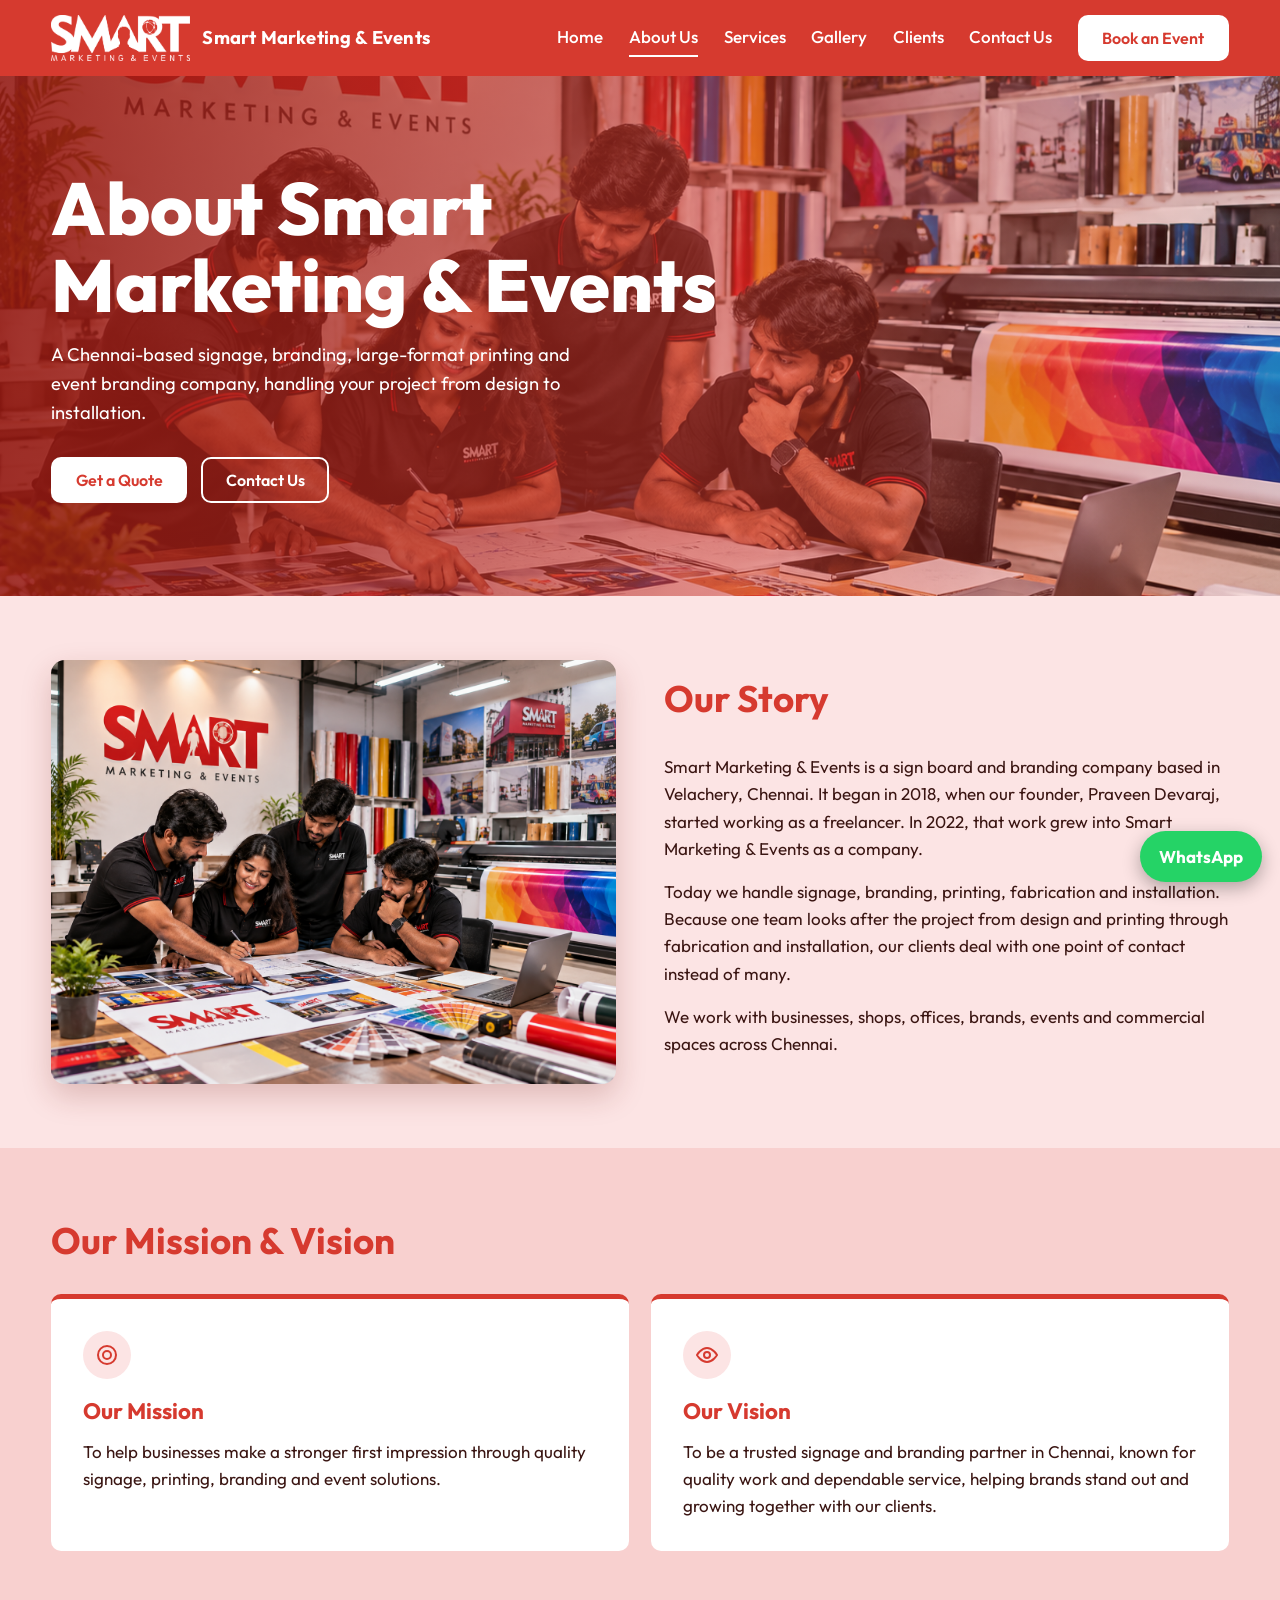
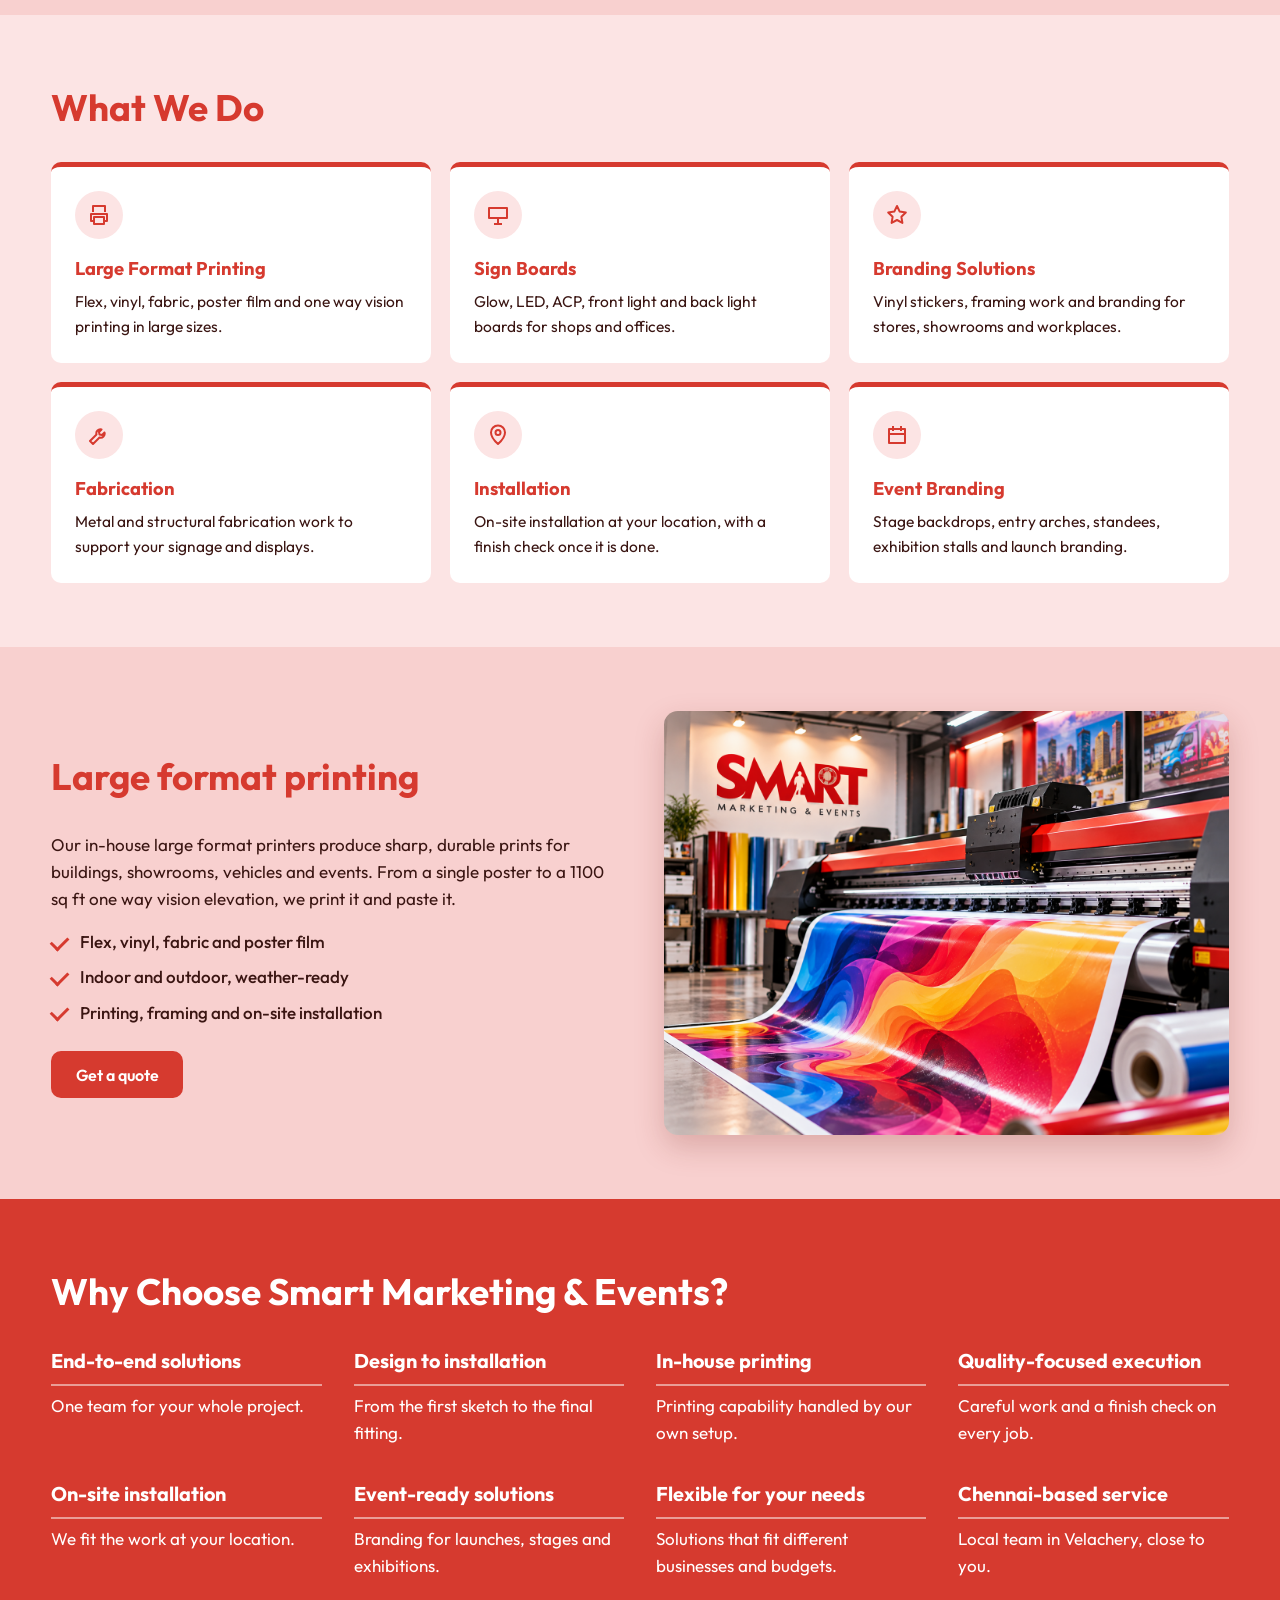
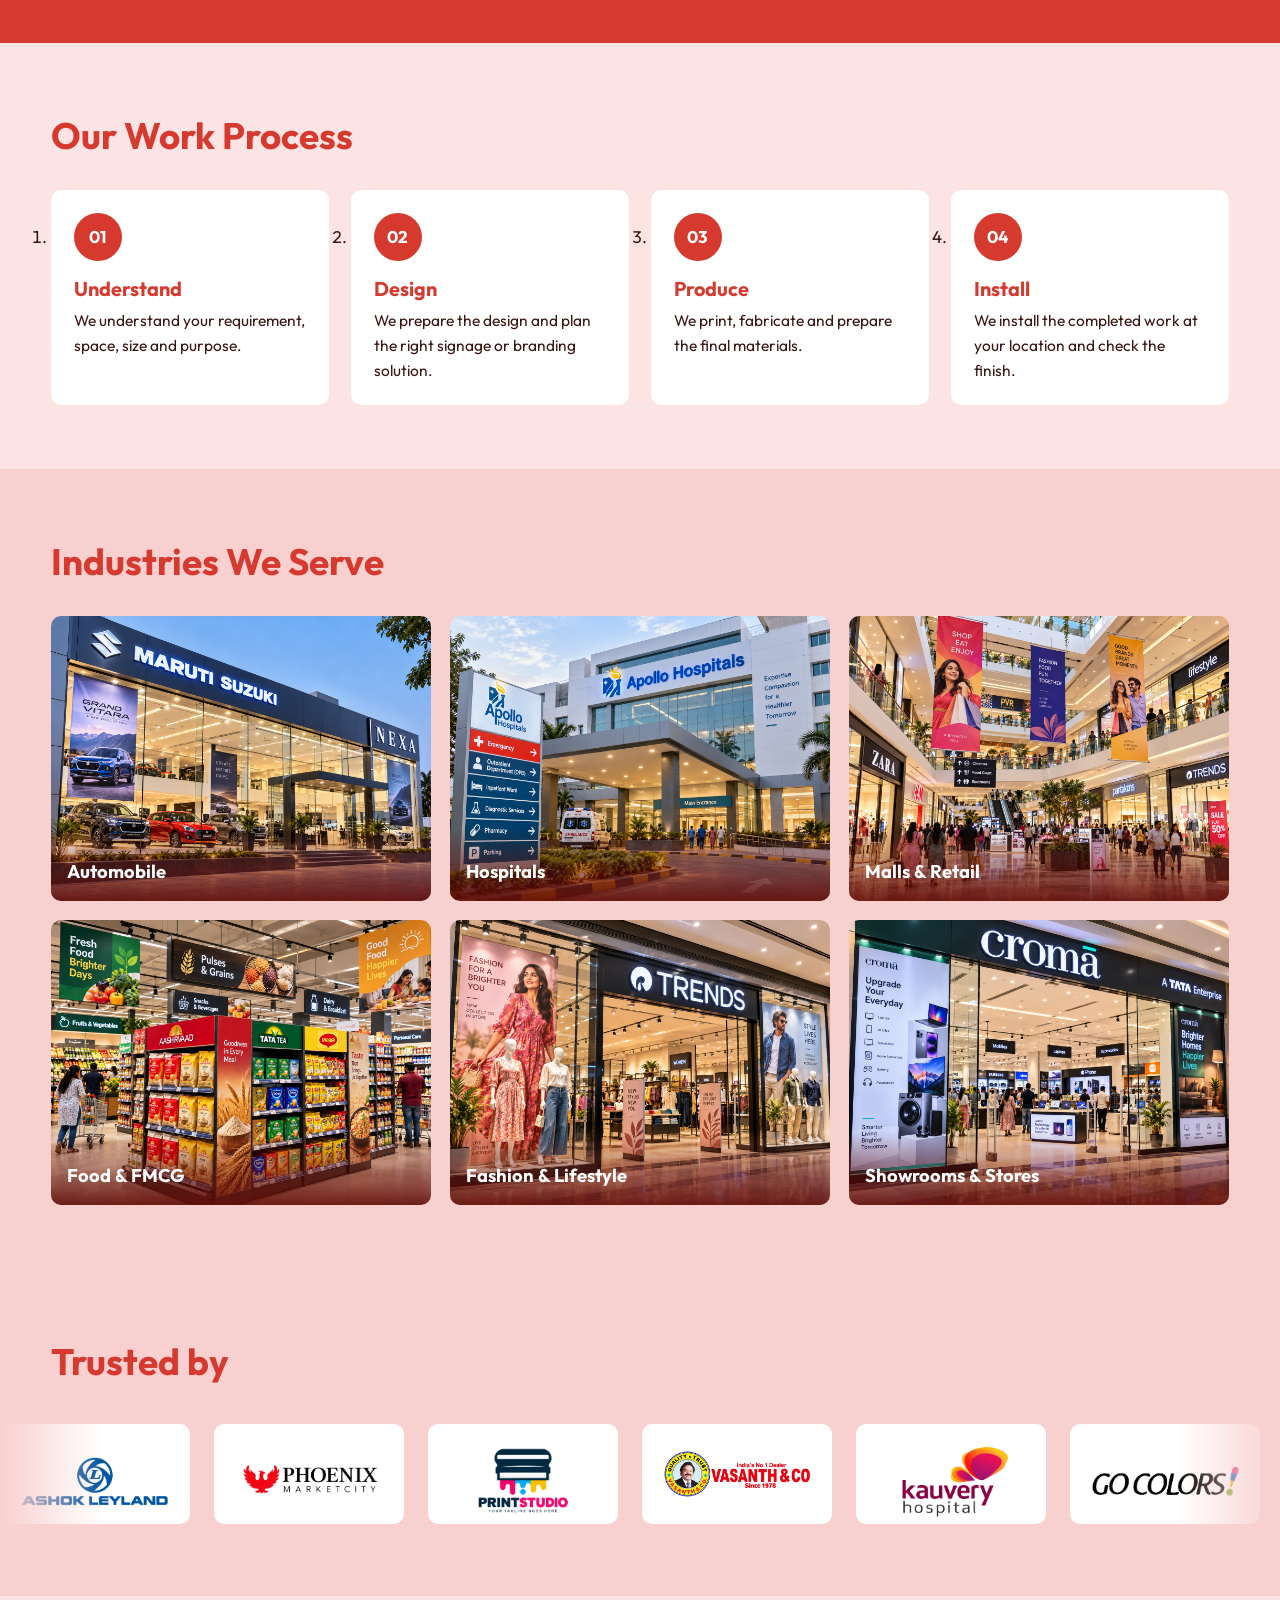
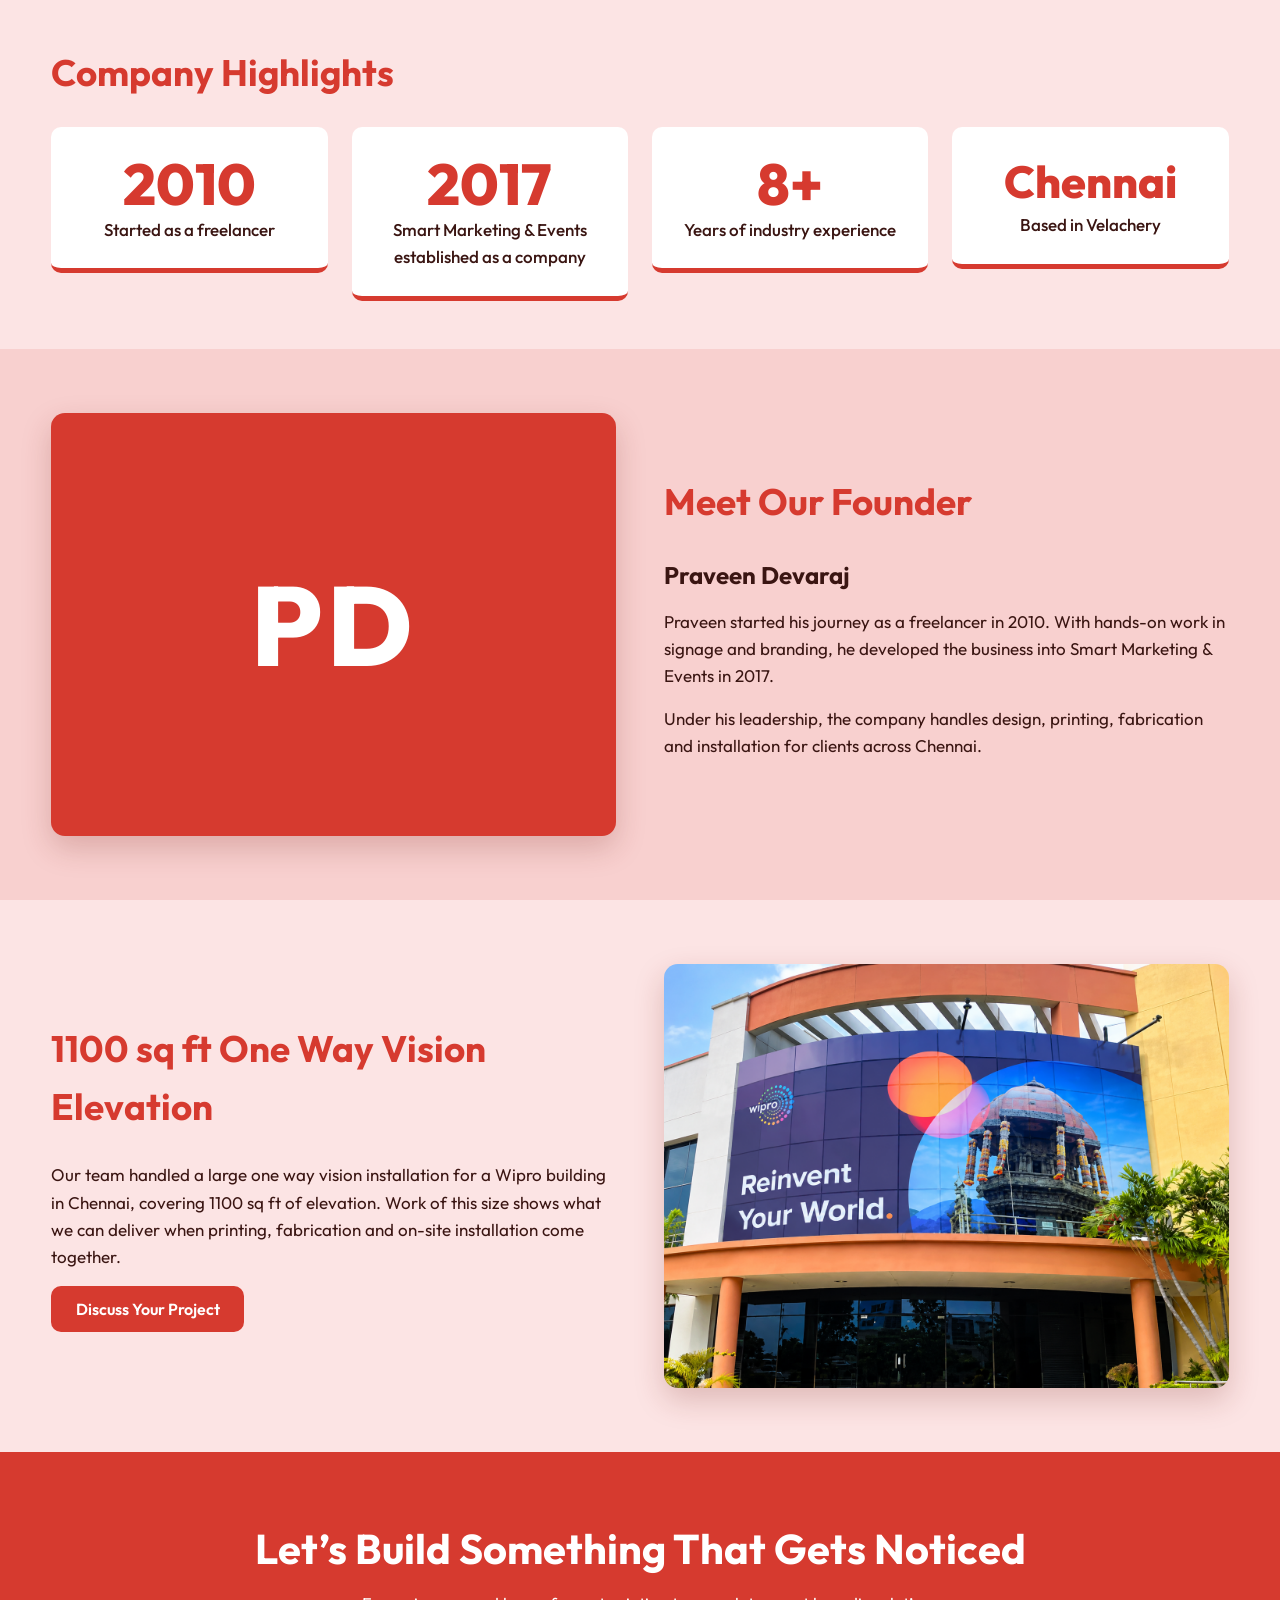
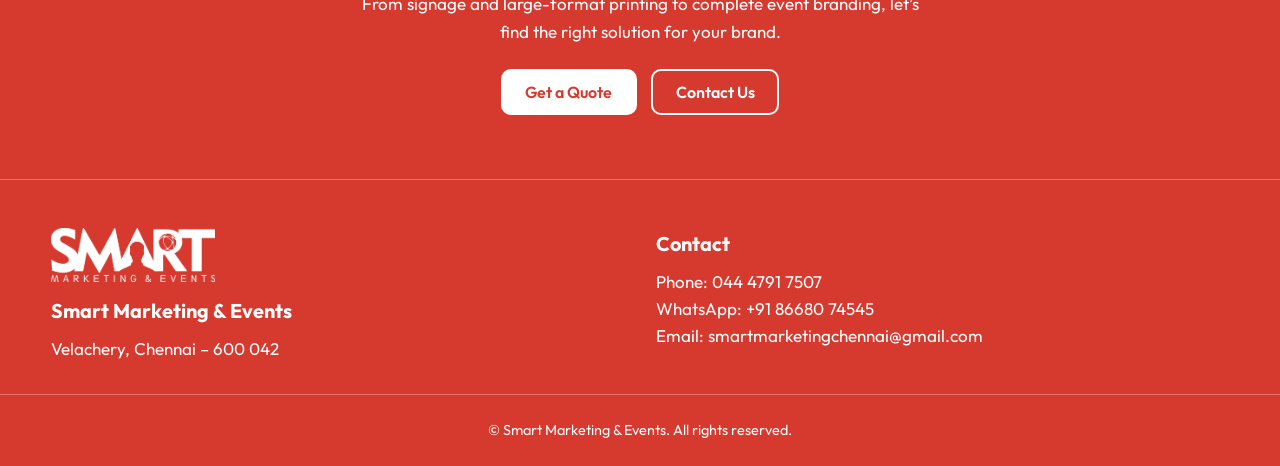
==== commit b7164224: "Update about.html" ====
--- a/about.html
+++ b/about.html
@@ -259,8 +259,8 @@
   <div class="container">
     <h2 class="section-title" id="hl-title">Company Highlights</h2>
     <ul class="stats-grid">
-      <li class="reveal"><strong>2018</strong><span>Started as a freelancer</span></li>
-      <li class="reveal"><strong>2022</strong><span>Smart Marketing &amp; Events established as a company</span></li>
+      <li class="reveal"><strong>2010</strong><span>Started as a freelancer</span></li>
+      <li class="reveal"><strong>2017</strong><span>Smart Marketing &amp; Events established as a company</span></li>
       <li class="reveal"><strong><span class="count" data-count="13">13</span>+</strong><span>Years of industry experience</span></li>
       <li class="reveal"><strong class="stat-text">Chennai</strong><span>Based in Velachery</span></li>
     </ul>
@@ -276,7 +276,7 @@
     <div class="reveal">
       <h2 class="section-title" id="founder-title">Meet Our Founder</h2>
       <h3 class="founder-name">Praveen Devaraj</h3>
-      <p>Praveen started his journey as a freelancer in 2018. With hands-on work in signage and branding, he developed the business into Smart Marketing &amp; Events in 2022.</p>
+      <p>Praveen started his journey as a freelancer in 2010. With hands-on work in signage and branding, he developed the business into Smart Marketing &amp; Events in 2017.</p>
       <p>Under his leadership, the company handles design, printing, fabrication and installation for clients across Chennai.</p>
     </div>
   </div>
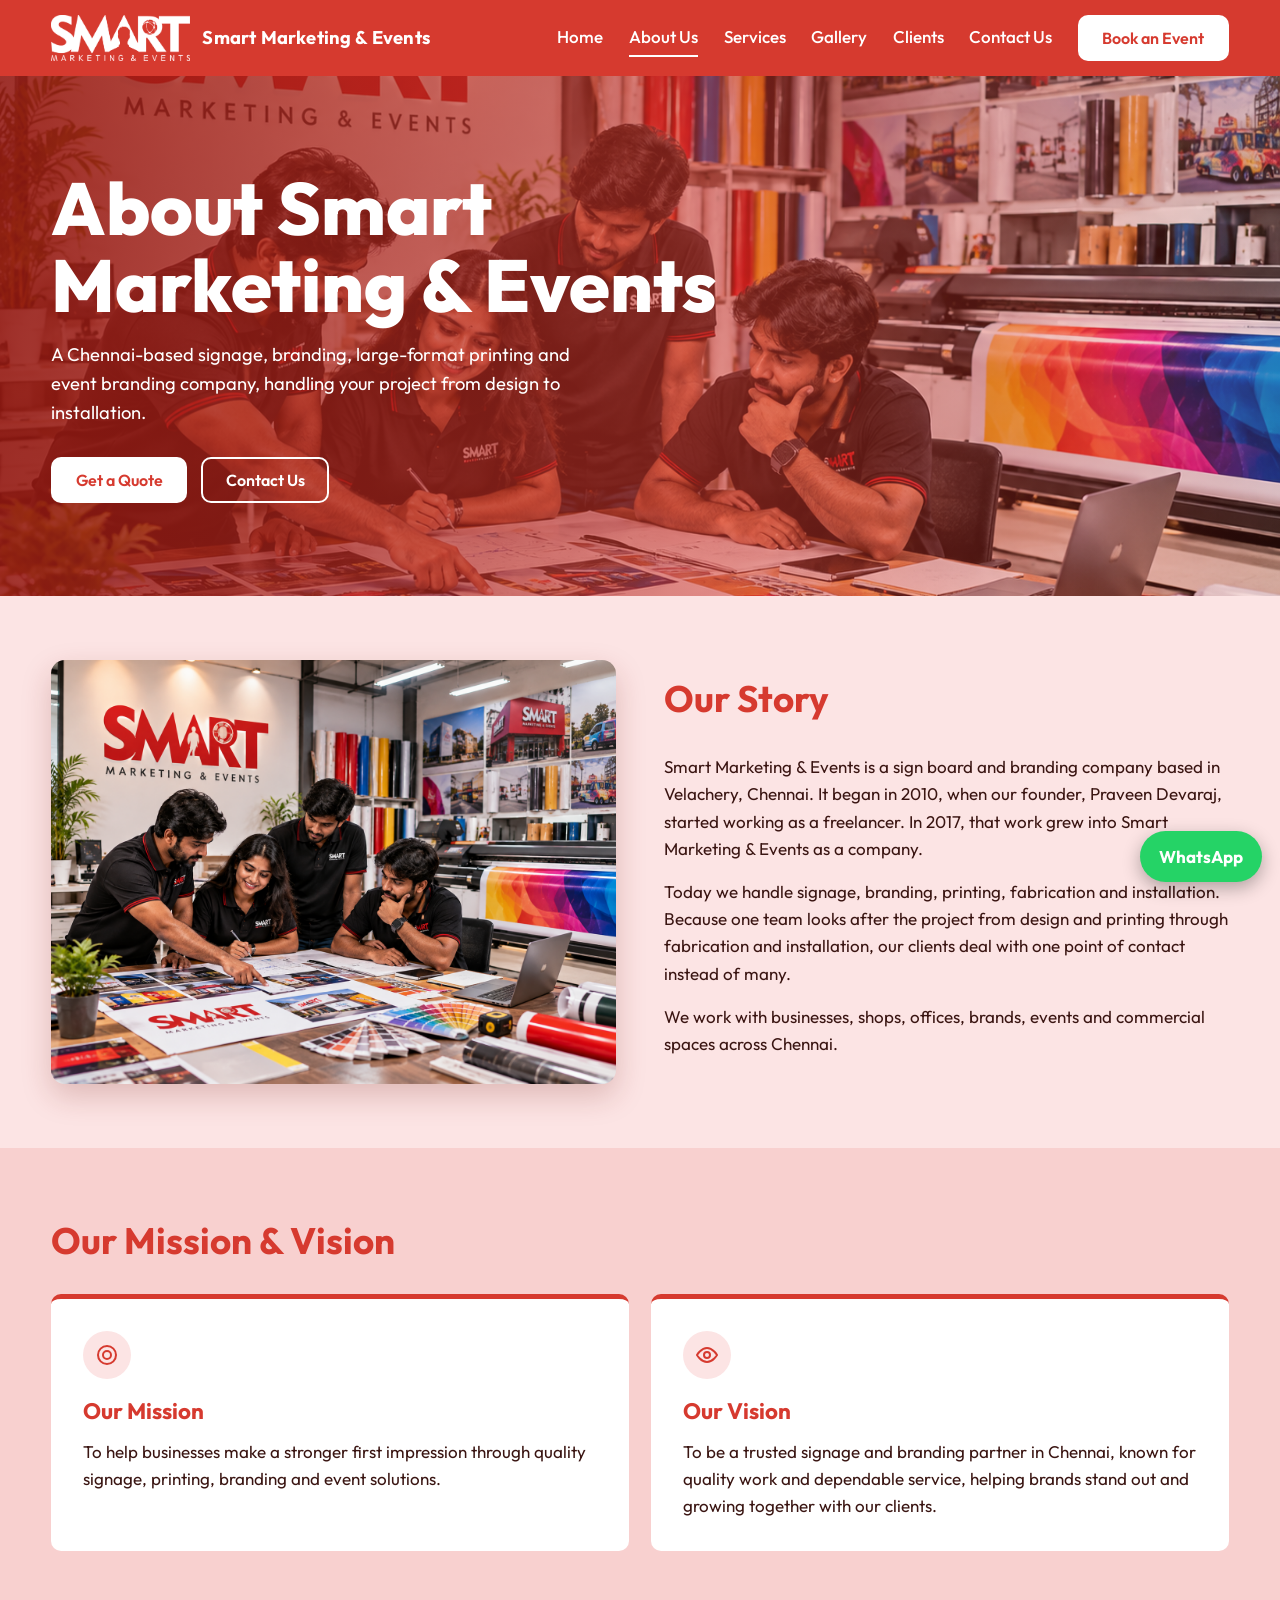
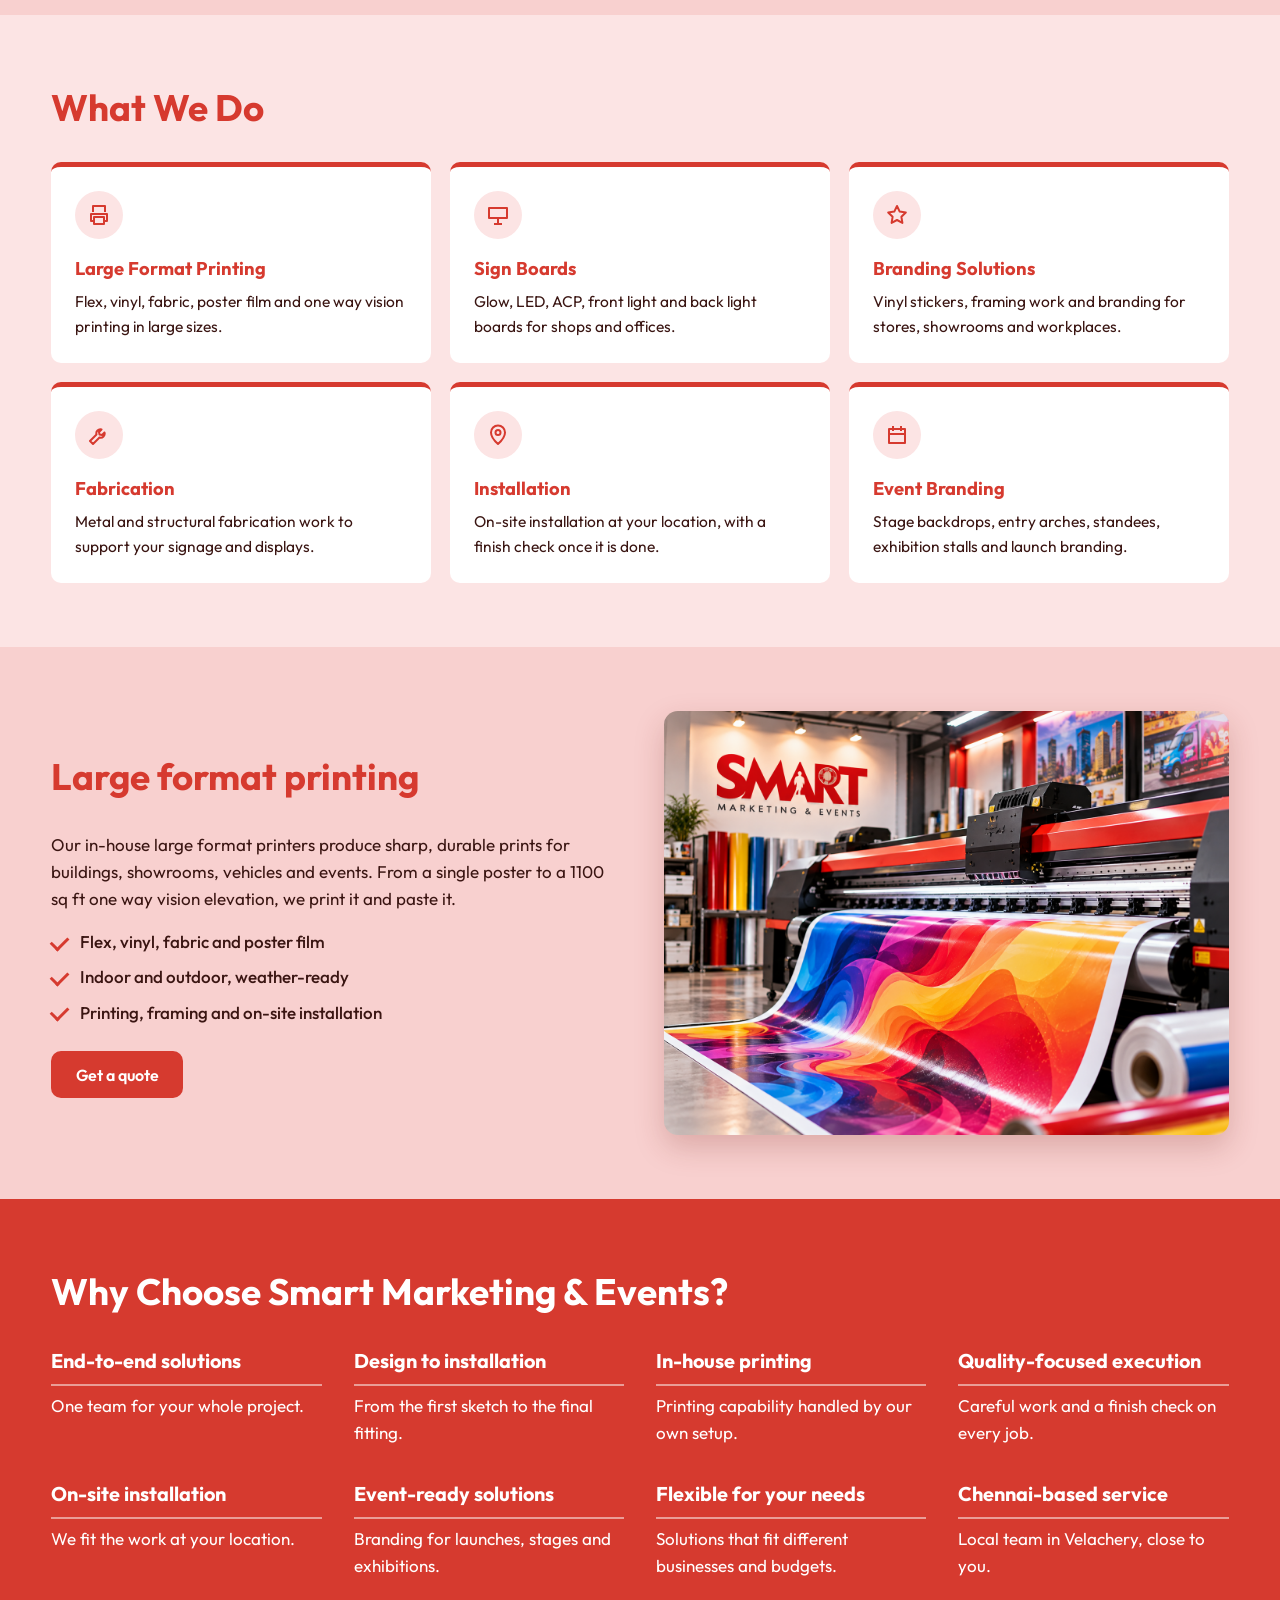
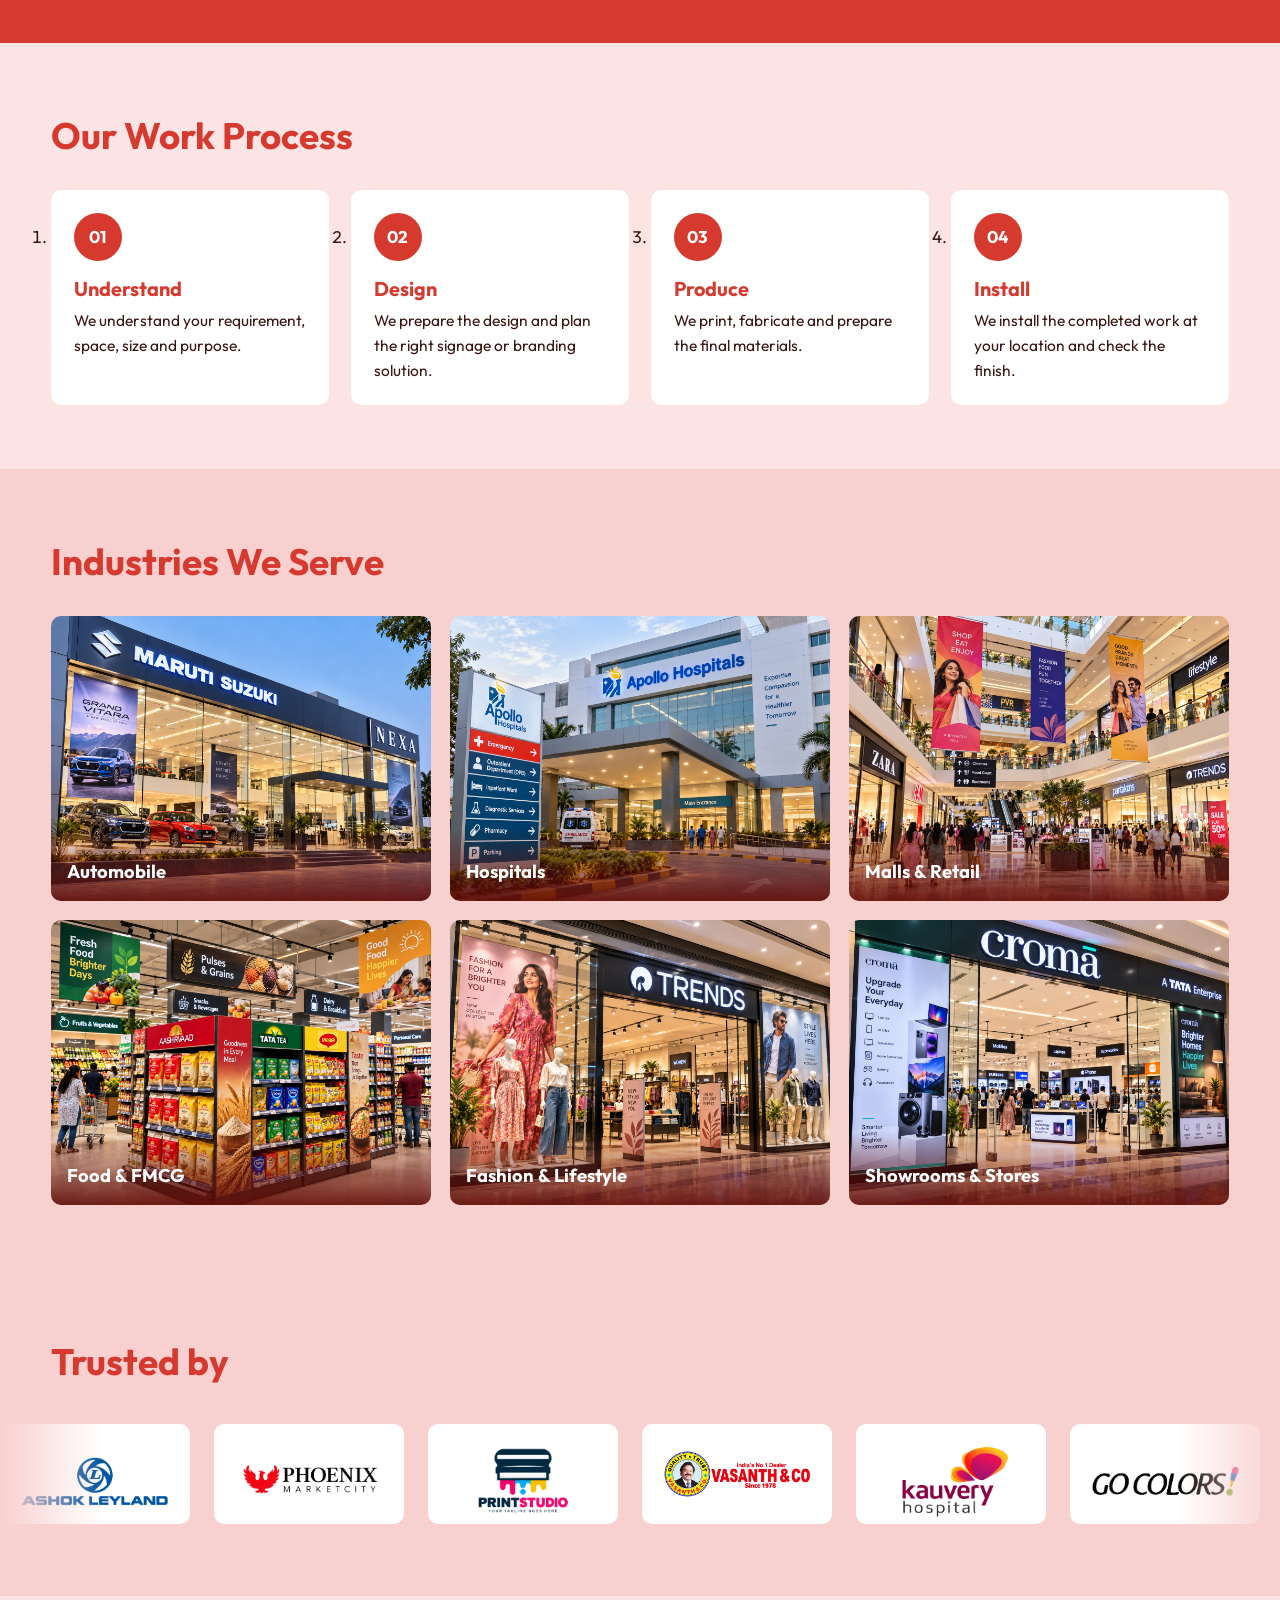
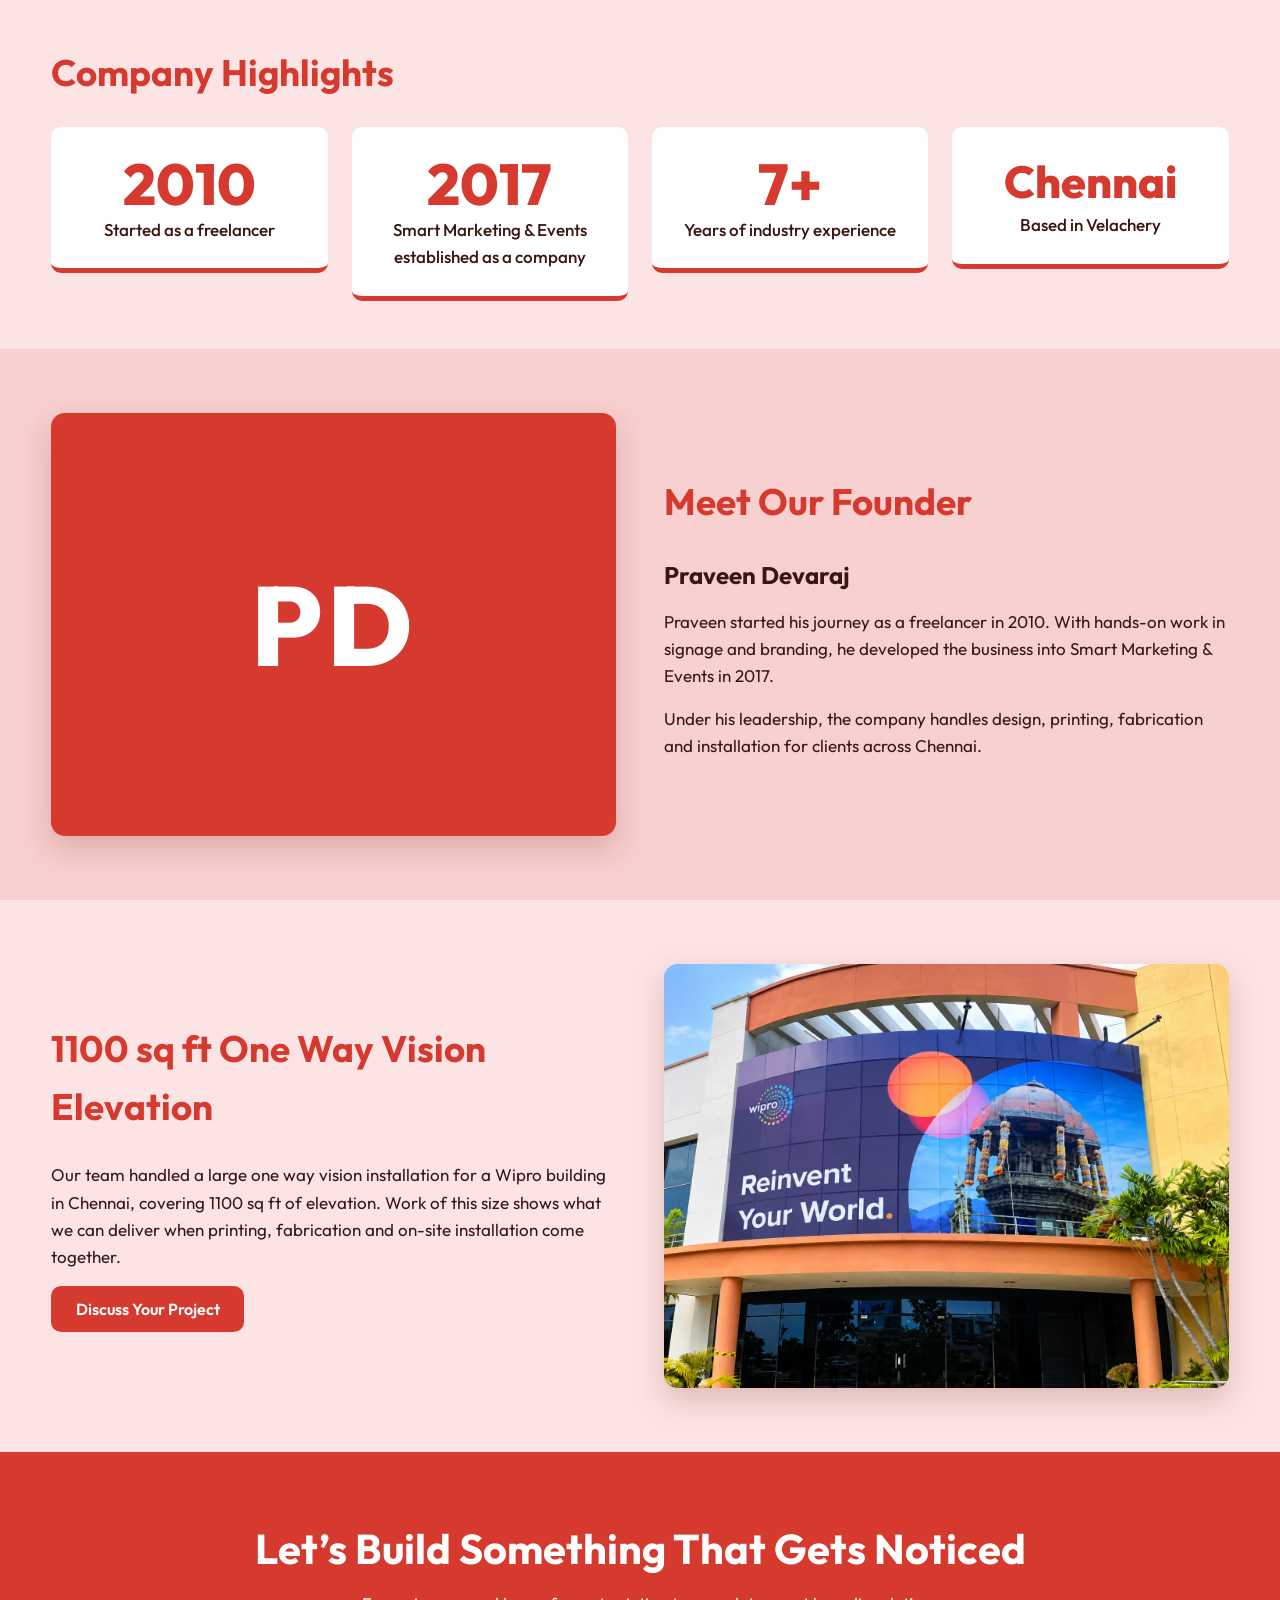
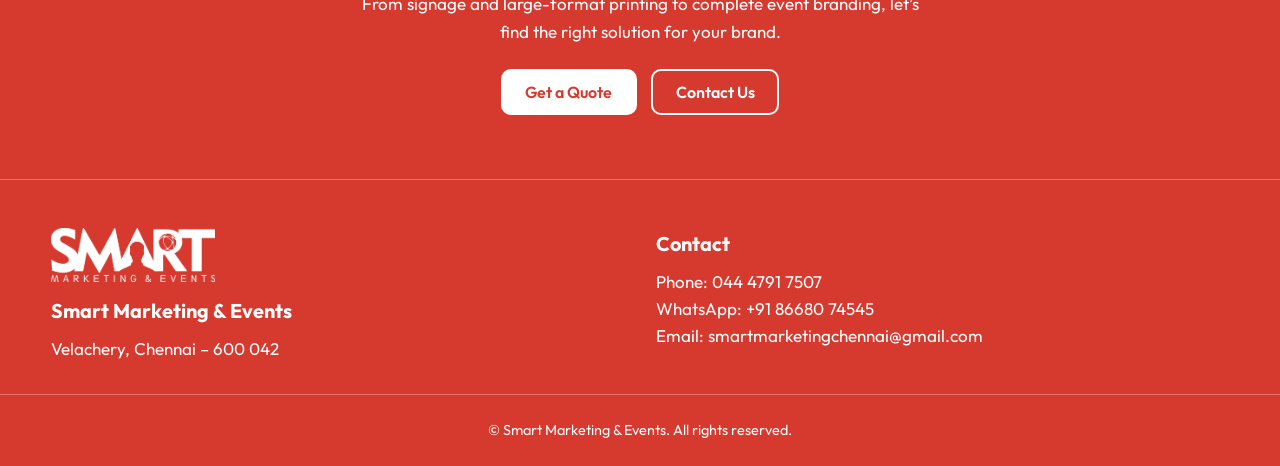
==== commit a018eb28: "Update about.html" ====
--- a/about.html
+++ b/about.html
@@ -67,7 +67,7 @@
     <img class="split-img reveal" src="images/about.jpg" alt="Smart Marketing &amp; Events team at work on a signage project in Chennai" loading="lazy">
     <div class="reveal">
       <h2 class="section-title" id="story-title">Our Story</h2>
-      <p>Smart Marketing &amp; Events is a sign board and branding company based in Velachery, Chennai. It began in 2018, when our founder, Praveen Devaraj, started working as a freelancer. In 2022, that work grew into Smart Marketing &amp; Events as a company.</p>
+      <p>Smart Marketing &amp; Events is a sign board and branding company based in Velachery, Chennai. It began in 2010, when our founder, Praveen Devaraj, started working as a freelancer. In 2017, that work grew into Smart Marketing &amp; Events as a company.</p>
       <p>Today we handle signage, branding, printing, fabrication and installation. Because one team looks after the project from design and printing through fabrication and installation, our clients deal with one point of contact instead of many.</p>
       <p>We work with businesses, shops, offices, brands, events and commercial spaces across Chennai.</p>
     </div>
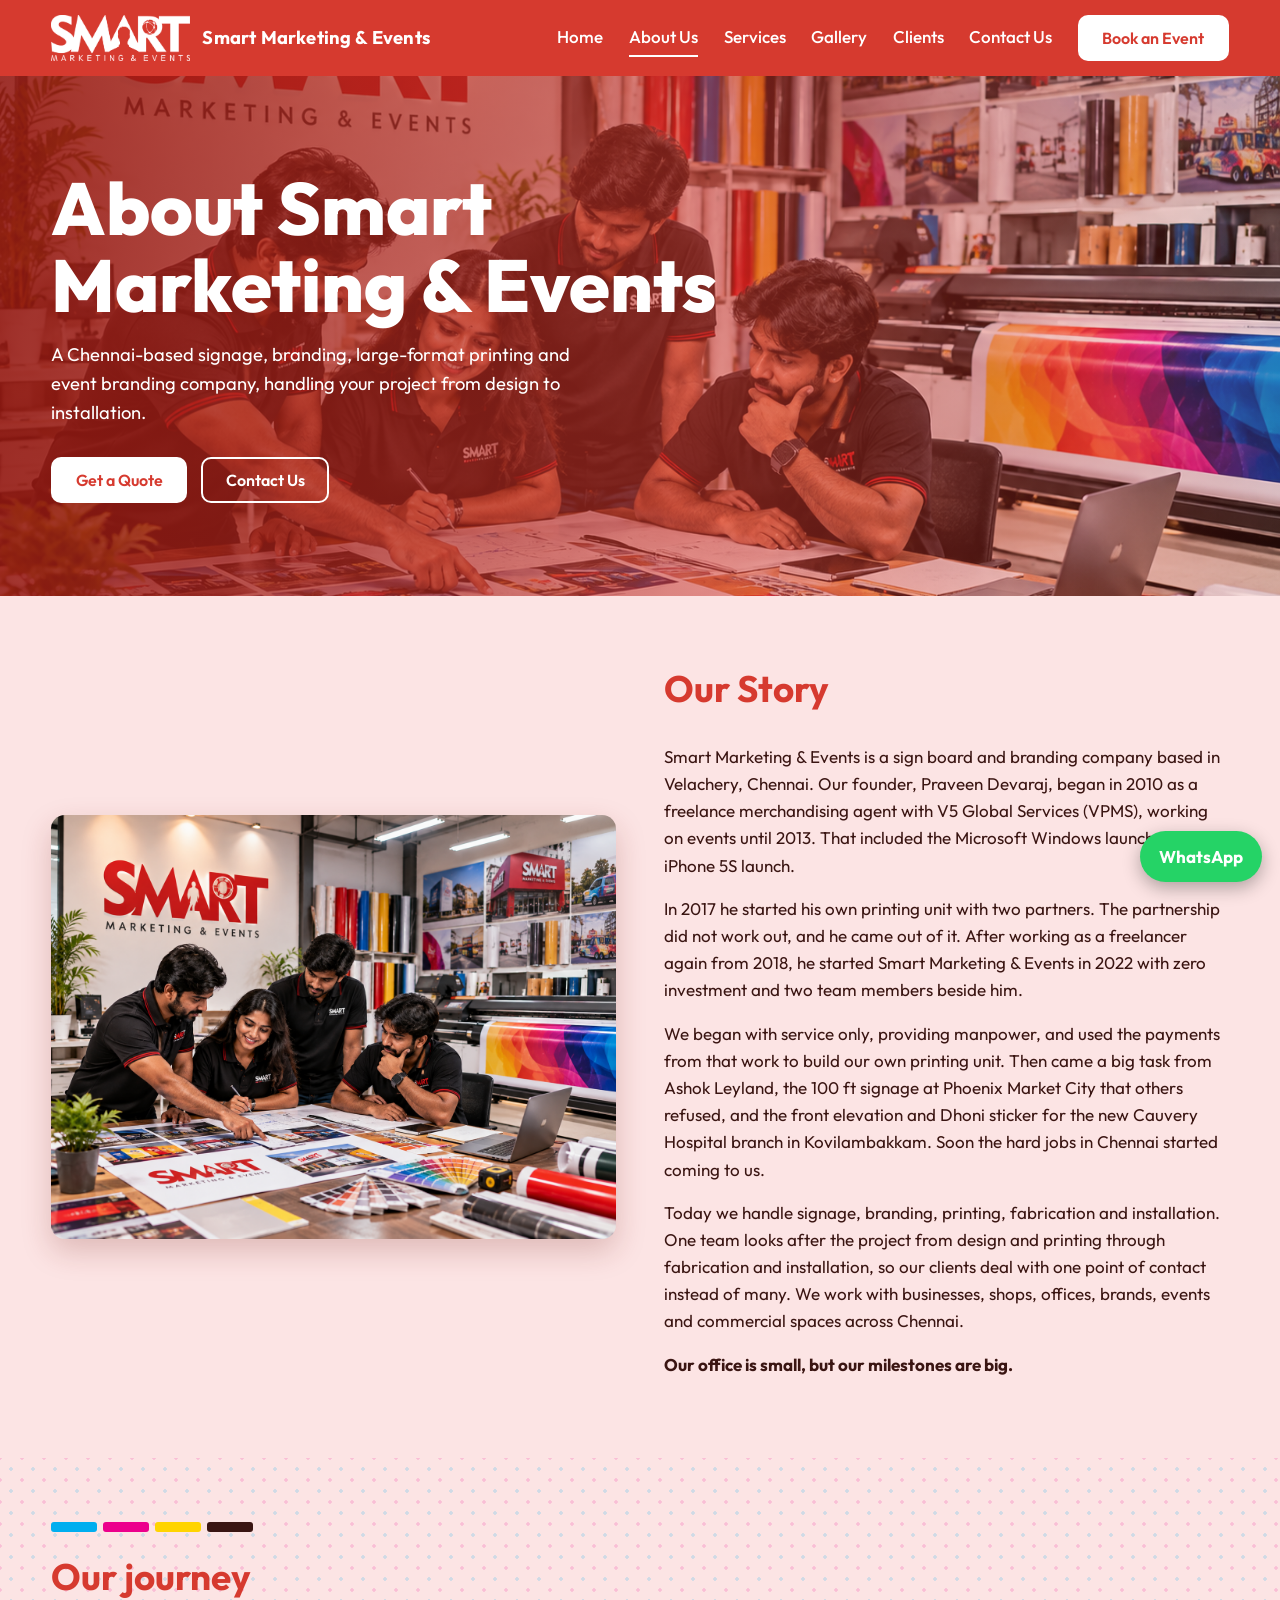
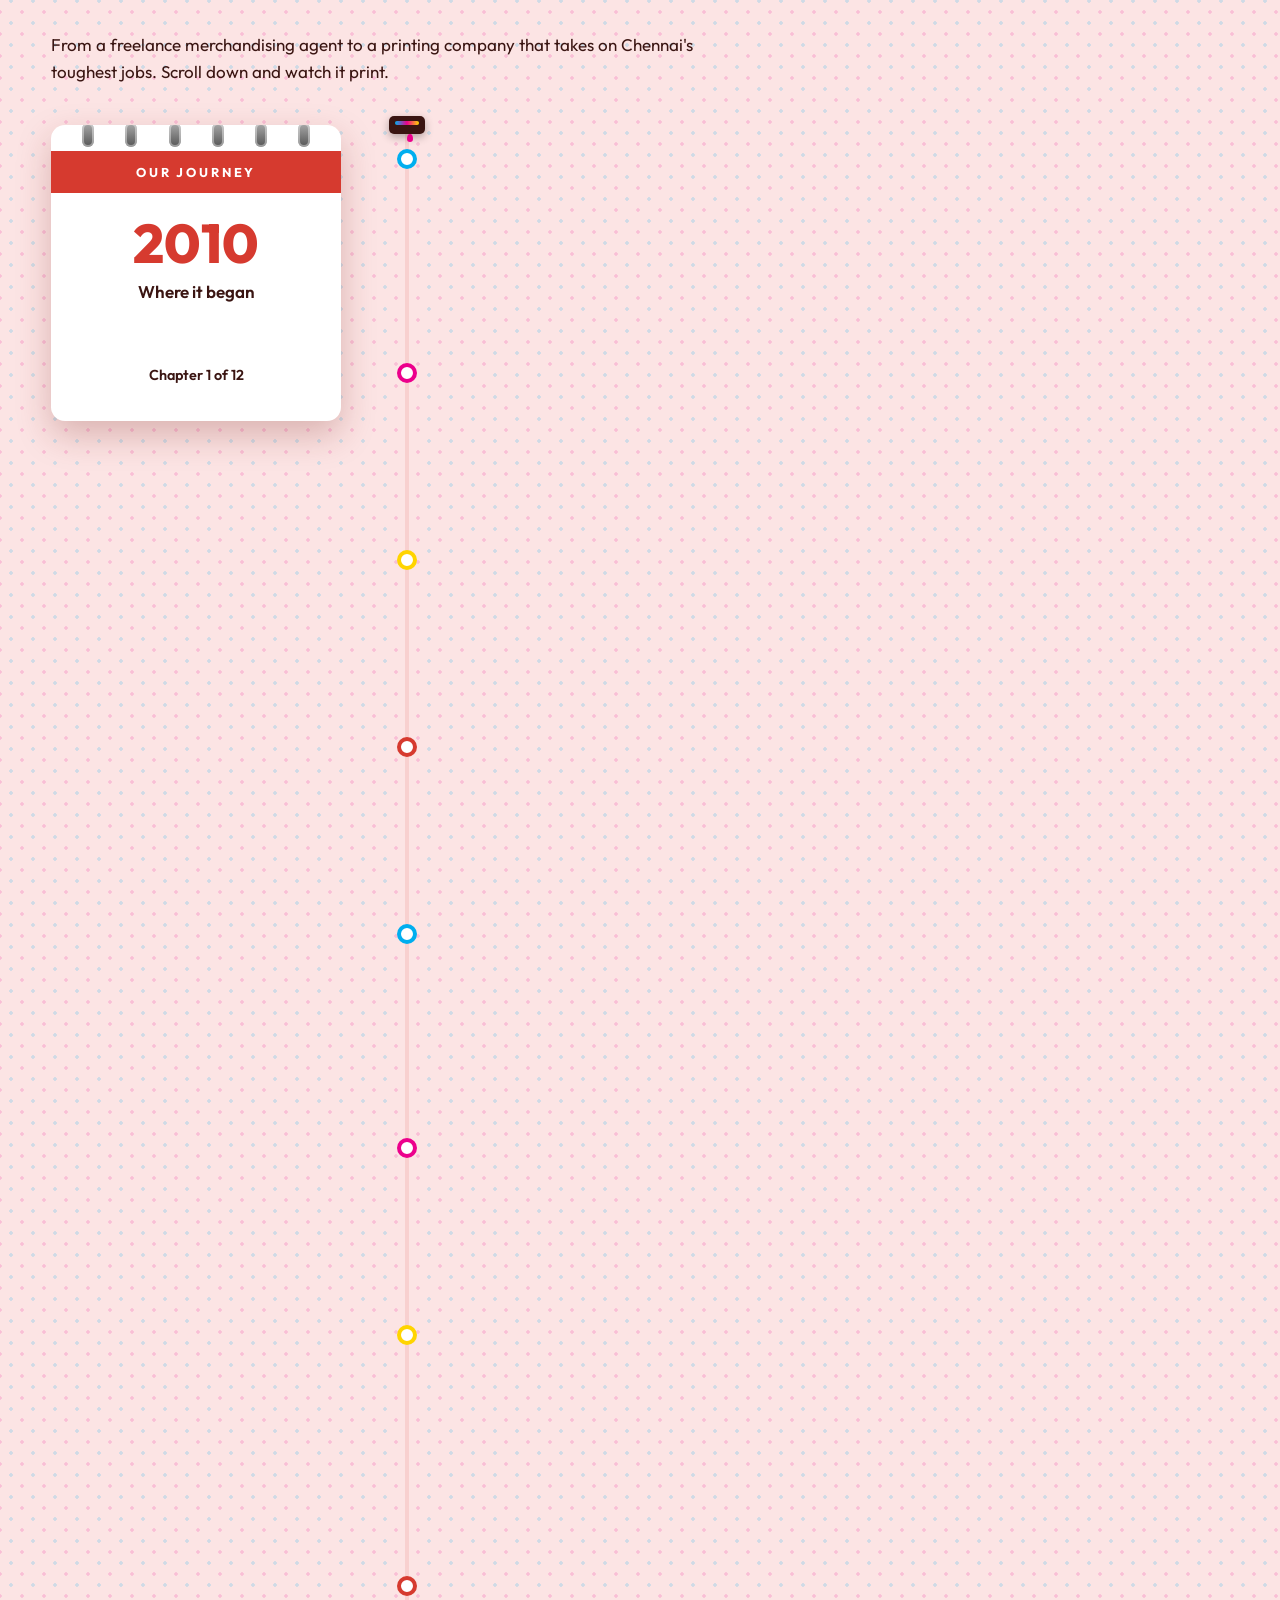
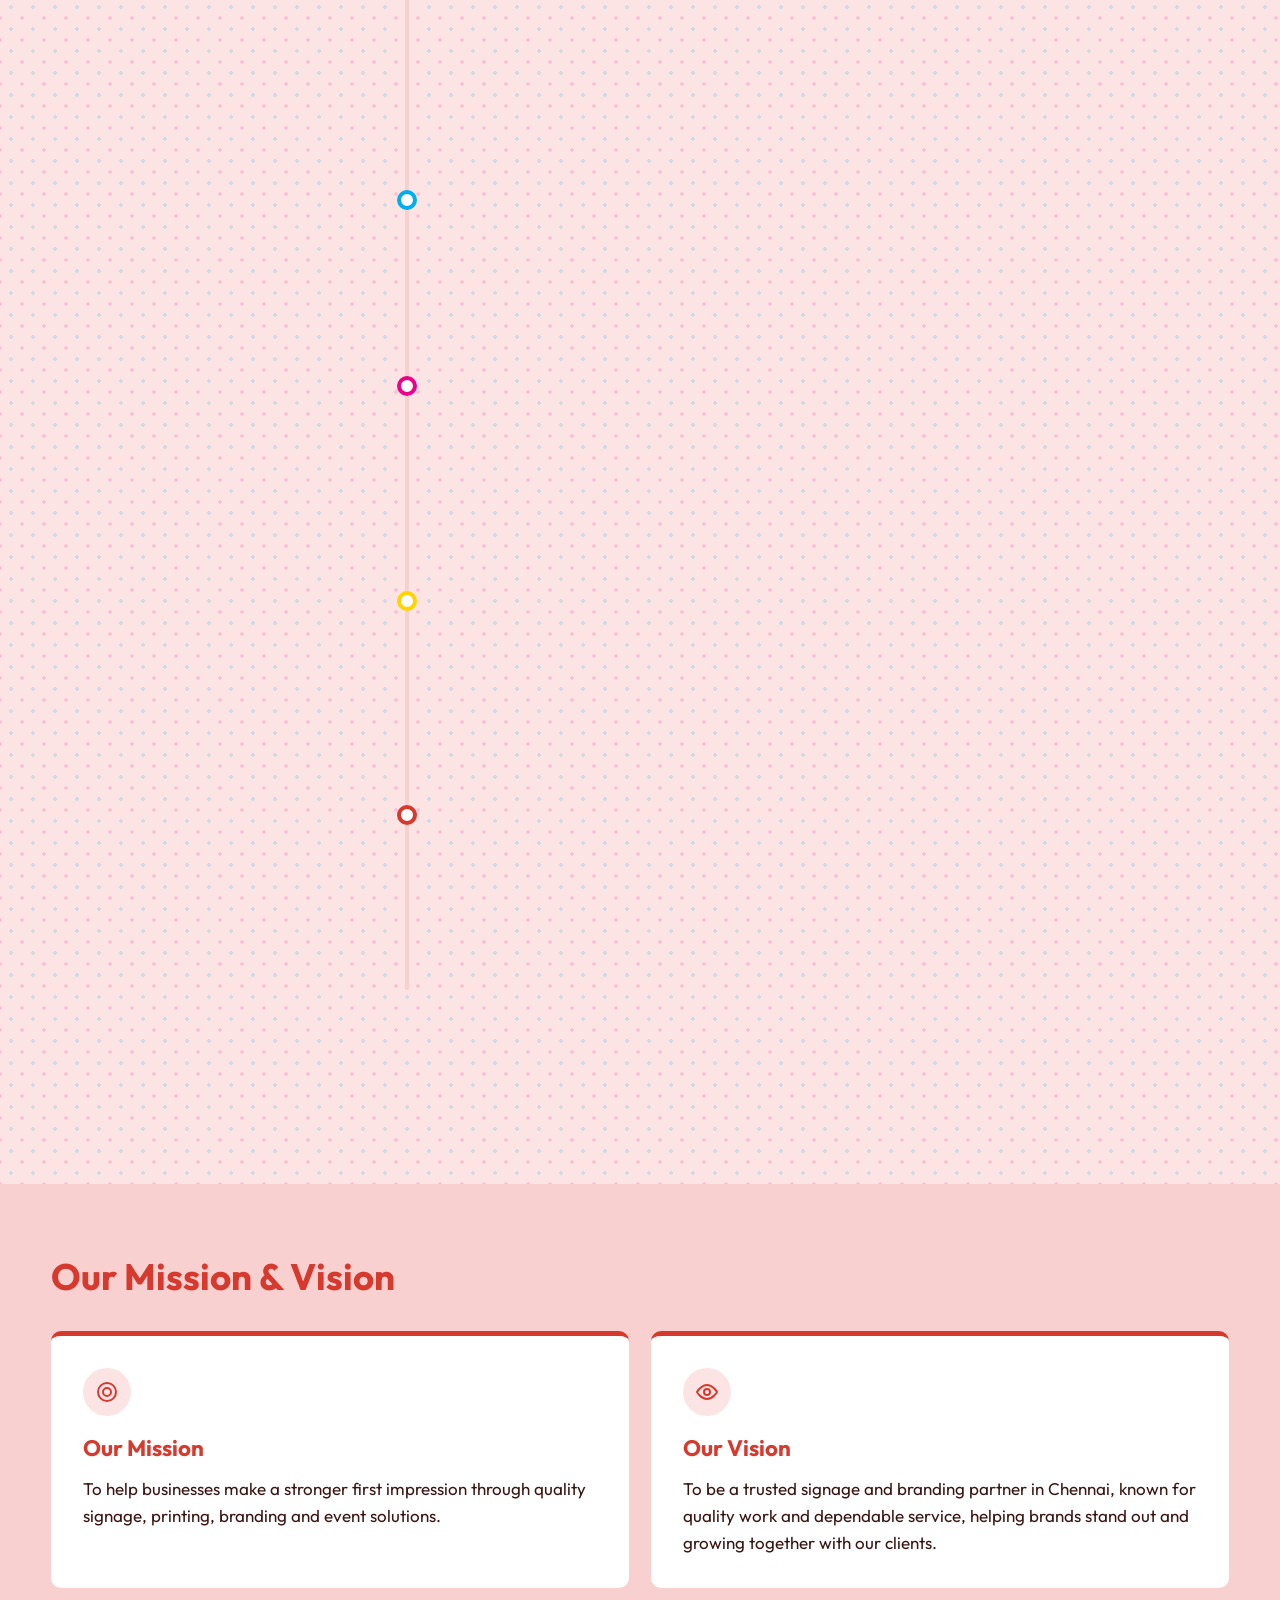
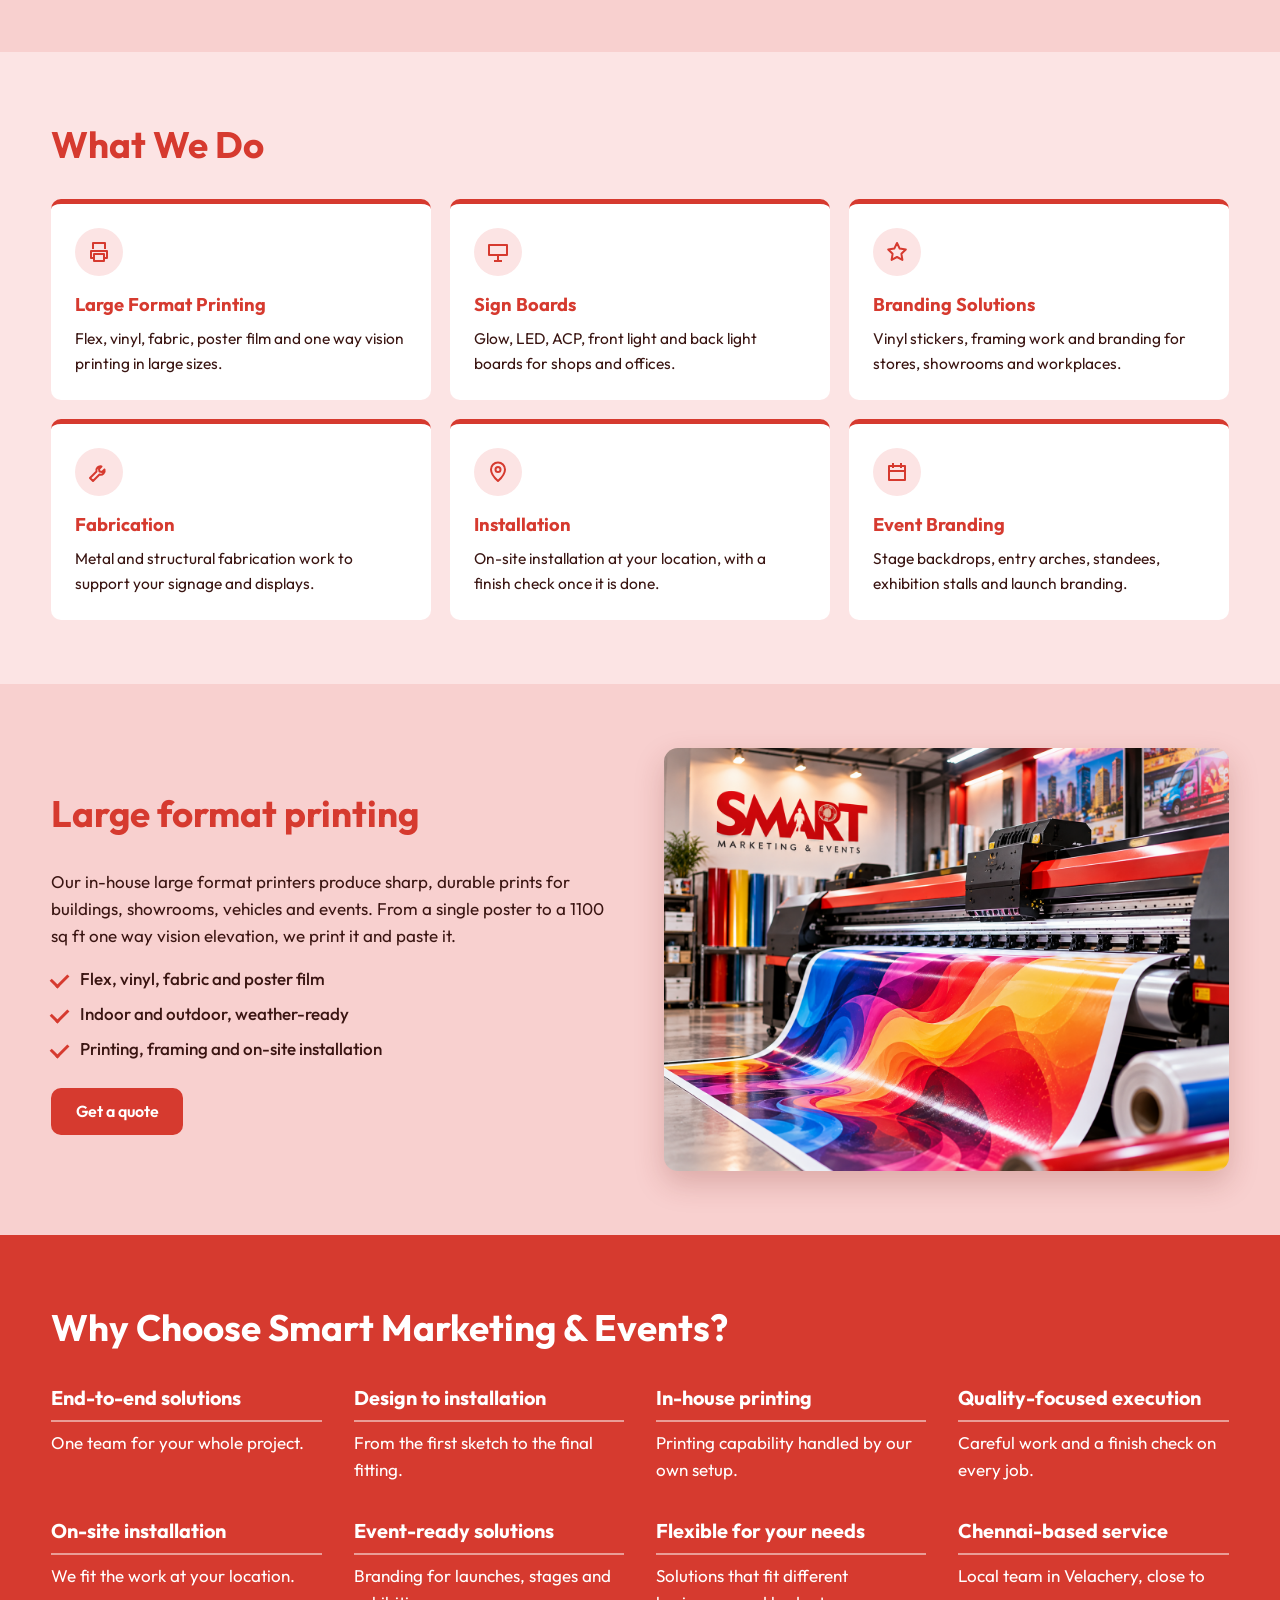
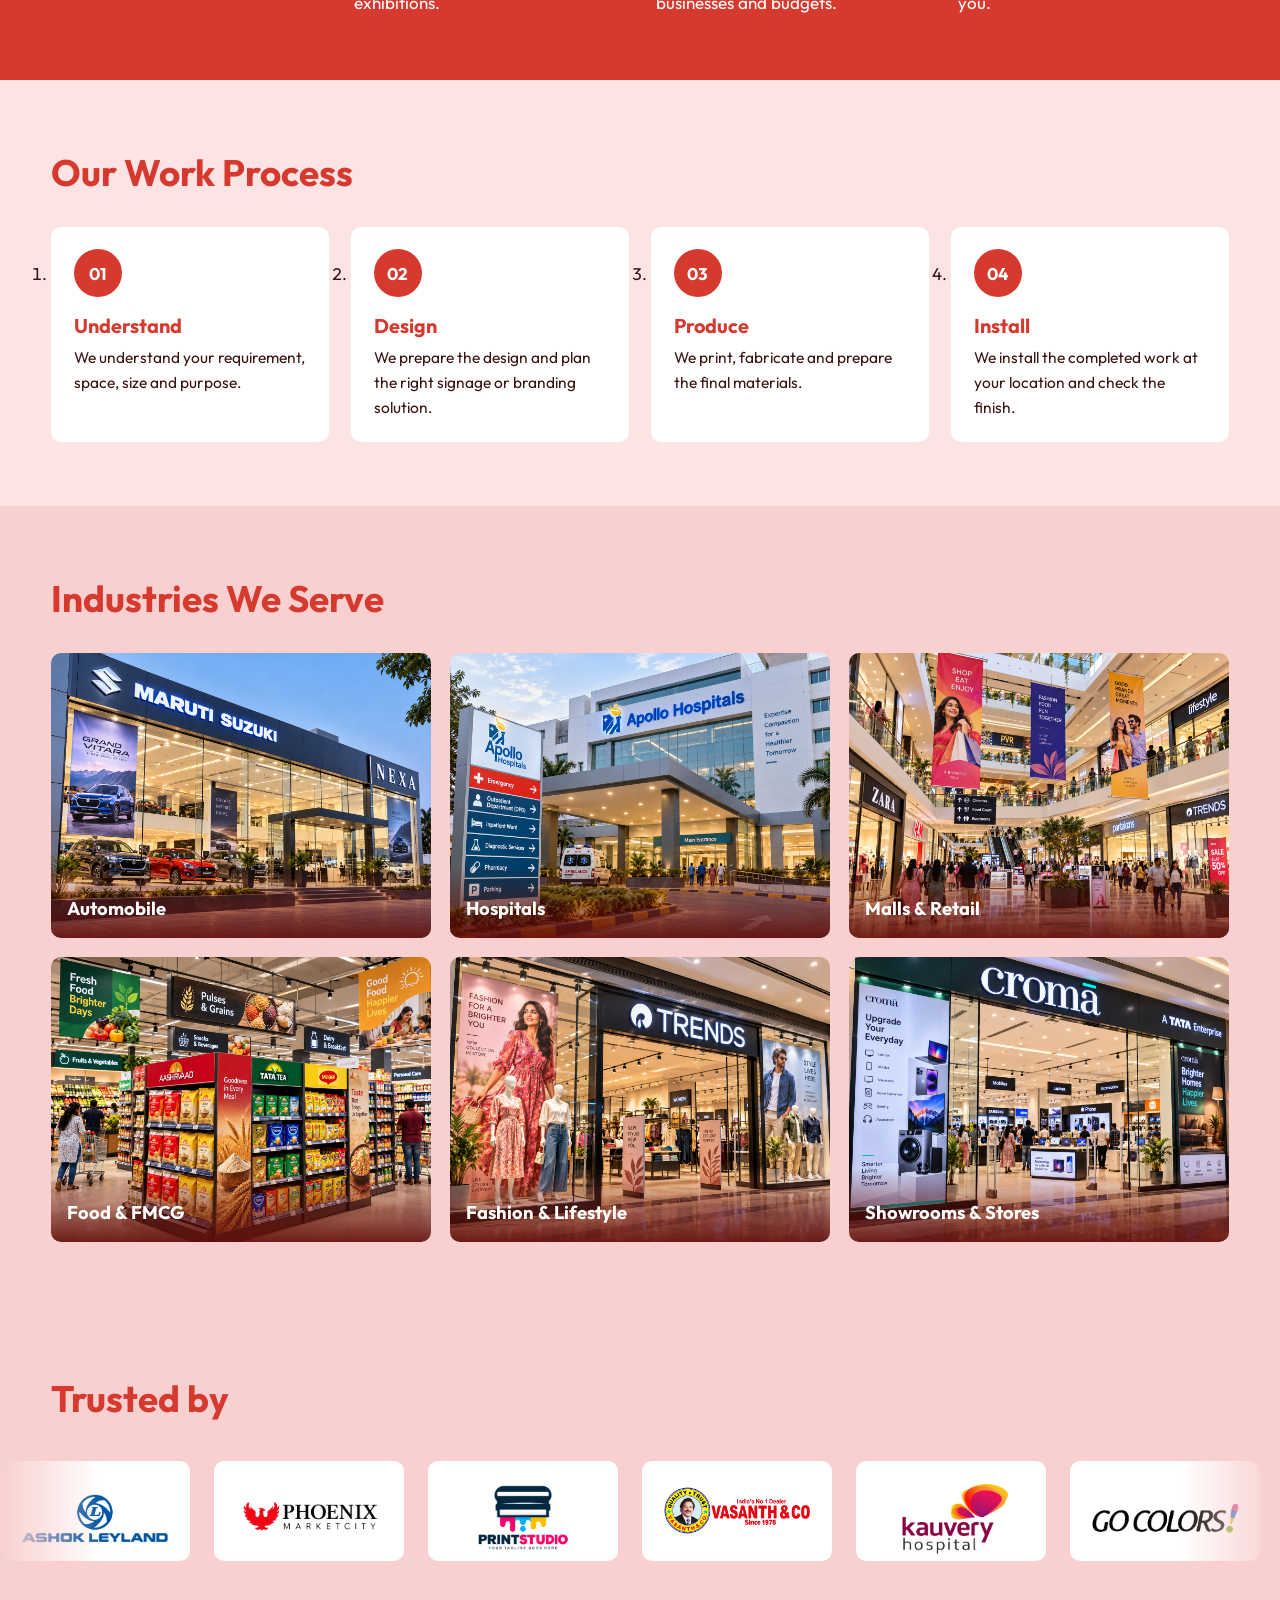
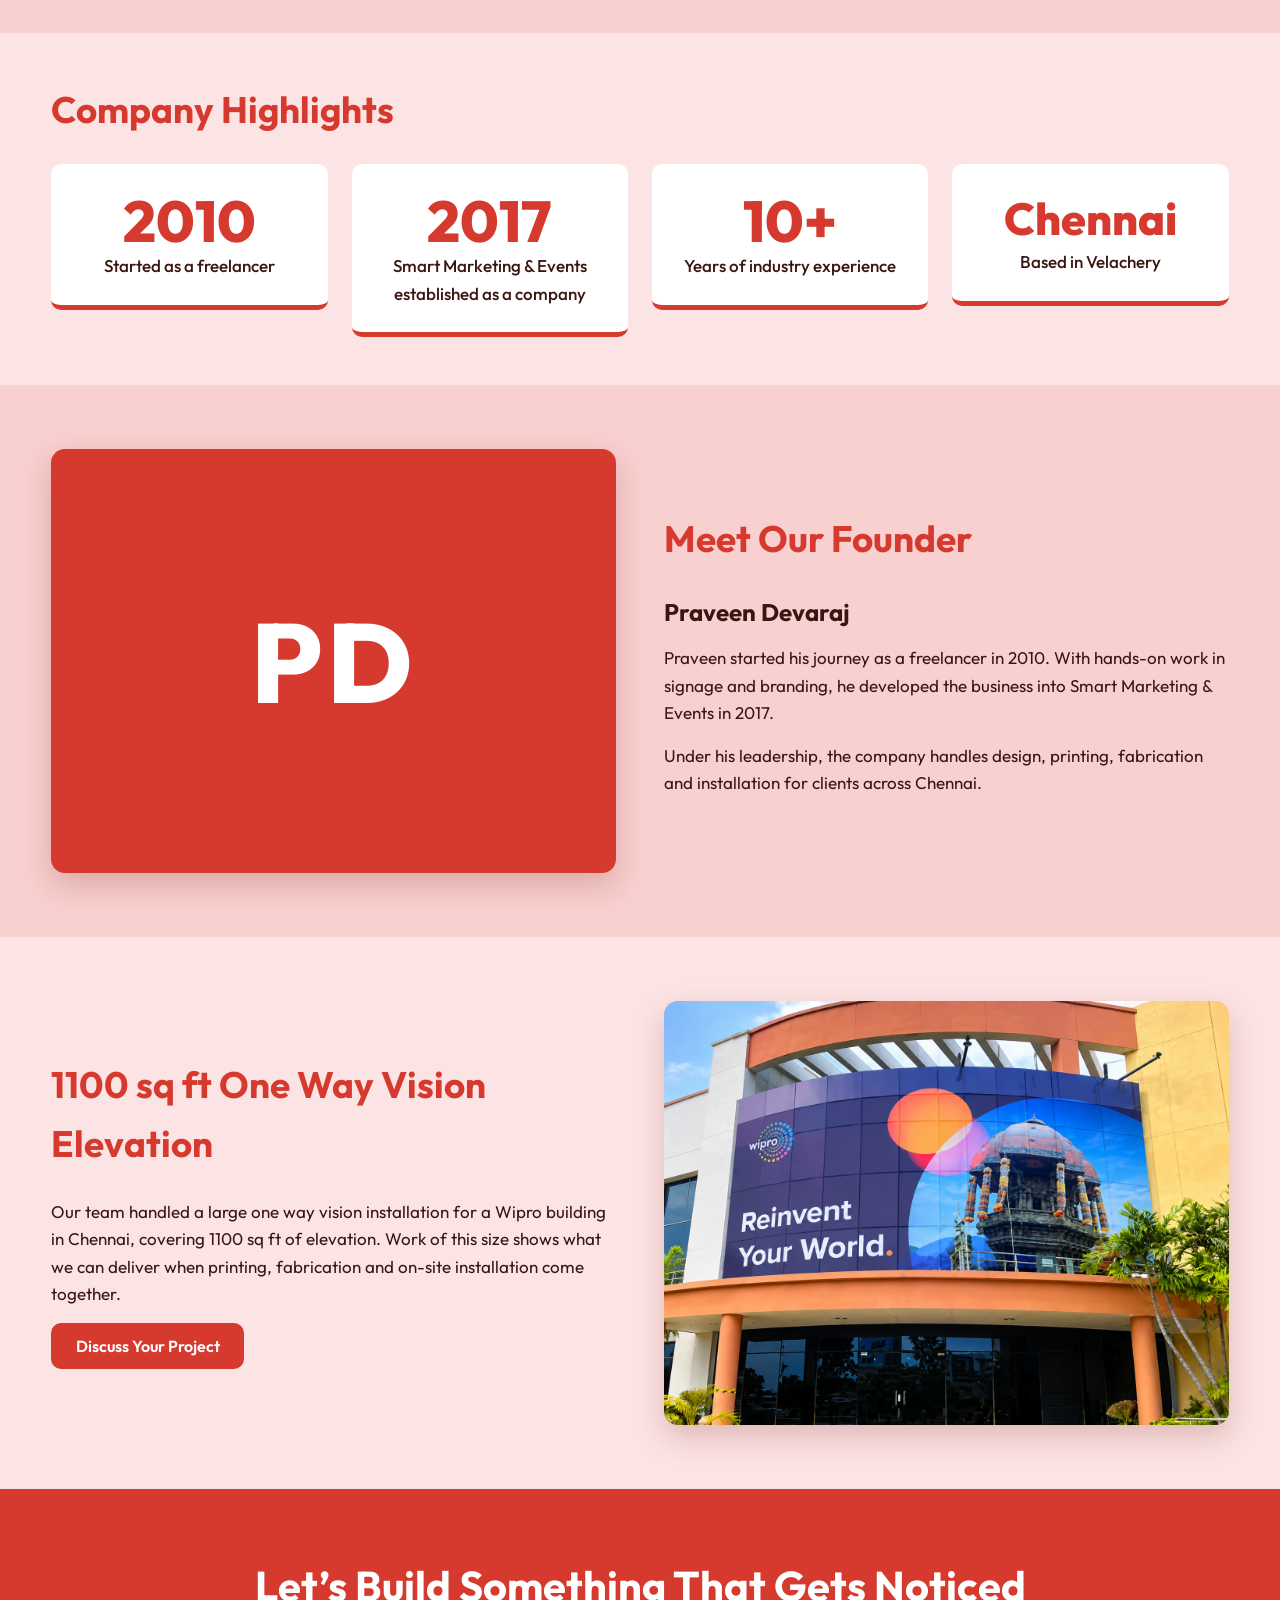
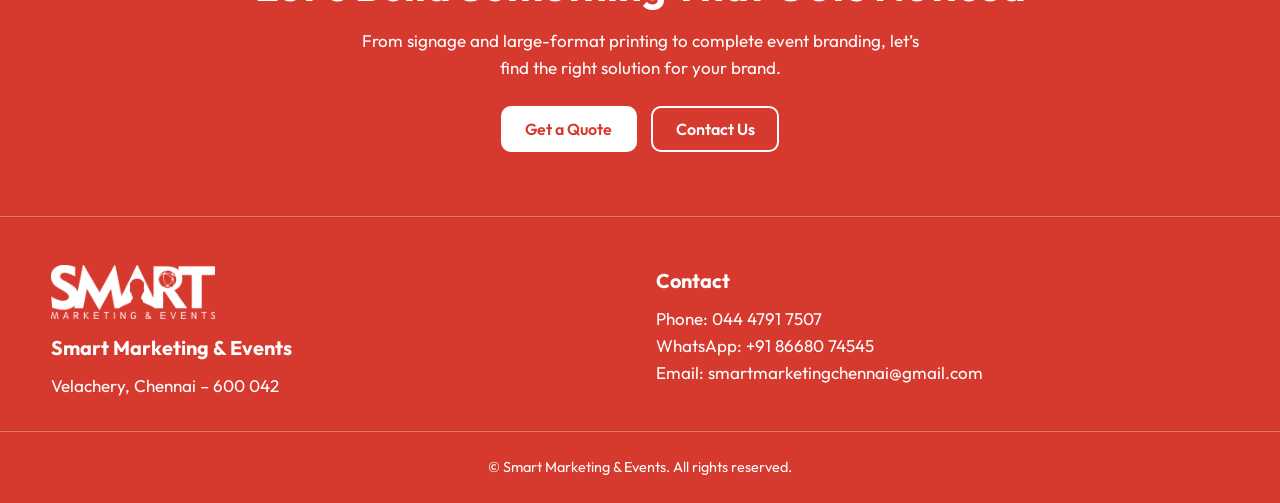
==== commit 4caa3a91: "Update print statement from 'Hello' to 'Goodbye'" ====
--- a/about.html
+++ b/about.html
@@ -67,10 +67,160 @@
     <img class="split-img reveal" src="images/about.jpg" alt="Smart Marketing &amp; Events team at work on a signage project in Chennai" loading="lazy">
     <div class="reveal">
       <h2 class="section-title" id="story-title">Our Story</h2>
-      <p>Smart Marketing &amp; Events is a sign board and branding company based in Velachery, Chennai. It began in 2010, when our founder, Praveen Devaraj, started working as a freelancer. In 2017, that work grew into Smart Marketing &amp; Events as a company.</p>
-      <p>Today we handle signage, branding, printing, fabrication and installation. Because one team looks after the project from design and printing through fabrication and installation, our clients deal with one point of contact instead of many.</p>
-      <p>We work with businesses, shops, offices, brands, events and commercial spaces across Chennai.</p>
-    </div>
+      <p>Smart Marketing &amp; Events is a sign board and branding company based in Velachery, Chennai. Our founder, Praveen Devaraj, began in 2010 as a freelance merchandising agent with V5 Global Services (VPMS), working on events until 2013. That included the Microsoft Windows launch and the iPhone 5S launch.</p>
+      <p>In 2017 he started his own printing unit with two partners. The partnership did not work out, and he came out of it. After working as a freelancer again from 2018, he started Smart Marketing &amp; Events in 2022 with zero investment and two team members beside him.</p>
+      <p>We began with service only, providing manpower, and used the payments from that work to build our own printing unit. Then came a big task from Ashok Leyland, the 100 ft signage at Phoenix Market City that others refused, and the front elevation and Dhoni sticker for the new Cauvery Hospital branch in Kovilambakkam. Soon the hard jobs in Chennai started coming to us.</p>
+      <p>Today we handle signage, branding, printing, fabrication and installation. One team looks after the project from design and printing through fabrication and installation, so our clients deal with one point of contact instead of many. We work with businesses, shops, offices, brands, events and commercial spaces across Chennai.</p>
+      <p><strong>Our office is small, but our milestones are big.</strong></p>
+    </div>
+  </div>
+</section>
+
+  <!-- Our journey -->
+<section class="section journey" id="journey">
+  <div class="container">
+    <div class="jr-head">
+      <div class="cmyk-bar" aria-hidden="true"><i></i><i></i><i></i><i></i></div>
+      <h2 class="section-title">Our journey</h2>
+      <p>From a freelance merchandising agent to a printing company that takes on Chennai's toughest jobs. Scroll down and watch it print.</p>
+    </div>
+
+    <div class="jr-layout">
+      <!-- Flip calendar -->
+      <aside class="jr-cal">
+        <div class="cal-wrap">
+          <div class="cal">
+            <div class="cal-rings" aria-hidden="true"><span></span><span></span><span></span><span></span><span></span><span></span></div>
+            <div class="cal-head">OUR JOURNEY</div>
+            <div class="cal-page" id="calPage" aria-live="polite">
+              <div class="cal-year" id="calYear">2010</div>
+              <div class="cal-label" id="calLabel">Where it began</div>
+            </div>
+            <div class="cal-grid" id="calGrid" aria-hidden="true"></div>
+            <p class="cal-count" id="calCount">Chapter 1 of 12</p>
+          </div>
+        </div>
+      </aside>
+
+      <!-- Timeline -->
+      <div class="jr-track" id="jrTrack">
+        <div class="print-head" aria-hidden="true"></div>
+        <ol class="jr-list">
+
+          <li class="jr-item" data-year="2010" data-label="Where it began">
+            <span class="jr-dot"></span>
+            <article class="jr-card">
+              <span class="jr-date">2010</span>
+              <h3>A freelance merchandising agent</h3>
+              <p>I started as a freelance merchandising agent for V5 Global Services (VPMS), working on events and merchandising.</p>
+            </article>
+          </li>
+
+          <li class="jr-item" data-year="2013" data-label="Events and merchandising">
+            <span class="jr-dot"></span>
+            <article class="jr-card">
+              <span class="jr-date">2010 – 2013</span>
+              <h3>Three years of events</h3>
+              <p>Until 2013 I worked with V5 Global Services on events and as a merchant agent.</p>
+            </article>
+          </li>
+
+          <li class="jr-item" data-year="2013" data-label="Microsoft Windows launch">
+            <span class="jr-dot"></span>
+            <article class="jr-card">
+              <span class="jr-date">2013</span>
+              <h3>Microsoft Windows launch</h3>
+              <p>Our team handled the Microsoft Windows launch.</p>
+            </article>
+          </li>
+
+          <li class="jr-item" data-year="2013" data-label="iPhone 5S launch">
+            <span class="jr-dot"></span>
+            <article class="jr-card">
+              <span class="jr-date">2013</span>
+              <h3>iPhone 5S launch</h3>
+              <p>Along with V5 Global, I worked on the iPhone 5S launch.</p>
+            </article>
+          </li>
+
+          <li class="jr-item" data-year="2017" data-label="First printing unit">
+            <span class="jr-dot"></span>
+            <article class="jr-card">
+              <span class="jr-date">2017</span>
+              <h3>My first printing unit</h3>
+              <p>I started my own printing unit with two partners. The partnership did not work out, and I came out of it.</p>
+            </article>
+          </li>
+
+          <li class="jr-item" data-year="2018" data-label="Freelancing again">
+            <span class="jr-dot"></span>
+            <article class="jr-card">
+              <span class="jr-date">2018</span>
+              <h3>Back to freelancing</h3>
+              <p>I went back to working as a freelancer.</p>
+            </article>
+          </li>
+
+          <li class="jr-item" data-year="2022" data-label="Smart is born">
+            <span class="jr-dot"></span>
+            <article class="jr-card">
+              <span class="jr-date">2022</span>
+              <h3>Smart Marketing &amp; Events is born</h3>
+              <p>I started Smart with zero investment, with two team members beside me. We began with service only, providing manpower.</p>
+              <p>The payments and funds from that work paid for everything that came next.</p>
+            </article>
+          </li>
+
+          <li class="jr-item" data-year="2022+" data-label="Our own printing unit">
+            <span class="jr-dot"></span>
+            <article class="jr-card">
+              <span class="jr-date">Growth years</span>
+              <h3>Building our printing unit</h3>
+              <p>Using the funds from our services, we built Smart into a company with its own printing unit.</p>
+            </article>
+          </li>
+
+          <li class="jr-item" data-year="2022+" data-label="Ashok Leyland">
+            <span class="jr-dot"></span>
+            <article class="jr-card">
+              <span class="jr-date">Growth years</span>
+              <h3>Our big task: Ashok Leyland</h3>
+              <p>Ashok Leyland gave us a big task, and we reached the market very well.</p>
+            </article>
+          </li>
+
+          <li class="jr-item" data-year="2022+" data-label="100 ft signage">
+            <span class="jr-dot"></span>
+            <article class="jr-card">
+              <span class="jr-date">Growth years</span>
+              <h3>100 ft signage at Phoenix Market City</h3>
+              <p>Everyone else refused this job. We took it, started the project and completed it, and it helped us grow in the mall.</p>
+            </article>
+          </li>
+
+          <li class="jr-item" data-year="2022+" data-label="Cauvery Hospital">
+            <span class="jr-dot"></span>
+            <article class="jr-card">
+              <span class="jr-date">Growth years</span>
+              <h3>Cauvery Hospital, Kovilambakkam</h3>
+              <p>We were invited for their new branch opening. We did the front elevation and pasted the Dhoni sticker.</p>
+            </article>
+          </li>
+
+          <li class="jr-item" data-year="now" data-label="Hard jobs come to us">
+            <span class="jr-dot"></span>
+            <article class="jr-card">
+              <span class="jr-date">Today</span>
+              <h3>Chennai's hard jobs come to us</h3>
+              <p>After these projects we earned a good name in the market, and the toughest jobs in Chennai now come to us. Our office is small, but our milestones are big and our growth has been fast.</p>
+            </article>
+          </li>
+
+        </ol>
+      </div>
+    </div>
+
+    <p class="jr-end">Small office. <strong>Big milestones.</strong></p>
   </div>
 </section>
 
--- a/css/style.css
+++ b/css/style.css
@@ -256,4 +256,120 @@
 
 .calc-actions{display:flex;flex-wrap:wrap;gap:.7rem}
 .btn-ghost{border-color:var(--red);color:var(--red);background:transparent}
-.btn-ghost:hover{background:var(--red);color:var(--white)}+.btn-ghost:hover{background:var(--red);color:var(--white)}
+
+/* ---------- Our journey ---------- */
+.journey{
+  --c:#00aeef; --m:#ec008c; --y:#ffd400;
+  overflow:clip;                 /* clip (not hidden) lets the calendar stick while scrolling */
+  background-color:var(--pink);
+  background-image:
+    radial-gradient(circle, rgba(0,174,239,.18) 1.5px, transparent 2px),
+    radial-gradient(circle, rgba(236,0,140,.16) 1.5px, transparent 2px);
+  background-size:22px 22px,22px 22px;
+  background-position:0 0,11px 11px;
+}
+@supports not (overflow:clip){.journey{overflow:visible}}
+.jr-head{margin-bottom:2.5rem}
+
+/* Ink bar */
+.cmyk-bar{display:flex;gap:6px;margin-bottom:1rem}
+.cmyk-bar i{display:block;width:46px;height:10px;border-radius:3px;transform-origin:left;animation:ink 1.6s ease-in-out infinite alternate}
+.cmyk-bar i:nth-child(1){background:var(--c)}
+.cmyk-bar i:nth-child(2){background:var(--m);animation-delay:.2s}
+.cmyk-bar i:nth-child(3){background:var(--y);animation-delay:.4s}
+.cmyk-bar i:nth-child(4){background:var(--ink);animation-delay:.6s}
+@keyframes ink{from{transform:scaleX(.2)}to{transform:scaleX(1)}}
+
+.jr-layout{display:grid;grid-template-columns:290px 1fr;gap:3rem;align-items:start}
+
+/* Calendar (follows the scroll) */
+.jr-cal{position:sticky;top:100px;align-self:start}
+.cal-wrap{perspective:700px}
+.cal{position:relative;background:var(--white);border-radius:14px;box-shadow:0 14px 34px rgba(120,30,25,.25);text-align:center;overflow:hidden;padding-top:.9rem}
+.cal-rings{position:absolute;top:-2px;left:0;right:0;display:flex;justify-content:space-evenly;z-index:2}
+.cal-rings span{width:12px;height:24px;border-radius:6px;background:linear-gradient(#aaa,#555);box-shadow:inset 0 0 0 2px rgba(255,255,255,.4)}
+.cal-head{background:var(--red);color:var(--white);font-weight:700;letter-spacing:.22em;font-size:.8rem;padding:.7rem 0;margin-top:.7rem}
+.cal-page{padding:1.4rem 1rem;transform-origin:top center;backface-visibility:hidden}
+.cal-page.flip{animation:tear .62s ease-in-out}
+@keyframes tear{
+  0%{transform:rotateX(0)}
+  45%{transform:rotateX(-90deg);opacity:.2}
+  55%{transform:rotateX(90deg);opacity:.2}
+  100%{transform:rotateX(0)}
+}
+.cal-year{font-size:3.4rem;font-weight:800;color:var(--red);line-height:1}
+.cal-label{font-weight:600;margin-top:.5rem;min-height:2.8em}
+.cal-grid{display:grid;grid-template-columns:repeat(4,1fr);gap:6px;padding:0 1.1rem 1rem}
+.cal-grid span{aspect-ratio:1;border-radius:6px;background:var(--pink);color:var(--red-dark);display:grid;place-items:center;font-size:.8rem;font-weight:700;transition:background .3s,color .3s,transform .3s}
+.cal-grid span.done{background:var(--red);color:var(--white)}
+.cal-grid span.now{background:var(--ink);color:var(--white);transform:scale(1.14)}
+.cal-count{margin:0;padding:0 1rem 1.1rem;font-size:.9rem;font-weight:600}
+
+/* Timeline line + print head */
+.jr-track{position:relative;padding-left:3.2rem;--p:0}
+.jr-track::before{content:"";position:absolute;left:16px;top:0;bottom:0;width:4px;border-radius:2px;background:var(--pink-deep)}
+.jr-track::after{content:"";position:absolute;left:16px;top:0;width:4px;border-radius:2px;background:var(--red);height:calc(var(--p) * 100%)}
+.print-head{position:absolute;left:0;top:calc(var(--p) * 100%);width:36px;height:18px;margin-top:-9px;background:var(--ink);border-radius:5px;z-index:3;box-shadow:0 3px 8px rgba(0,0,0,.3)}
+.print-head::before{content:"";position:absolute;left:6px;right:6px;top:5px;height:4px;border-radius:2px;background:linear-gradient(90deg,var(--c),var(--m),var(--y))}
+.print-head::after{content:"";position:absolute;left:50%;top:100%;width:6px;height:8px;border-radius:50% 50% 50% 50% / 60% 60% 40% 40%;background:var(--m);animation:drip 1.2s ease-in infinite}
+@keyframes drip{
+  0%{transform:translate(-50%,-4px) scale(.4);opacity:0}
+  30%{opacity:1}
+  100%{transform:translate(-50%,18px) scale(1);opacity:0}
+}
+
+.jr-list{list-style:none;display:grid;gap:2rem}
+.jr-item{position:relative;--ink-c:var(--c)}
+.jr-item:nth-child(4n+2){--ink-c:var(--m)}
+.jr-item:nth-child(4n+3){--ink-c:var(--y)}
+.jr-item:nth-child(4n+4){--ink-c:var(--red)}
+
+/* Dot on the line */
+.jr-dot{position:absolute;left:calc(-3.2rem + 8px);top:1.5rem;width:20px;height:20px;border-radius:50%;background:var(--white);border:4px solid var(--ink-c);z-index:2;transition:transform .3s,background .3s}
+.jr-item.active .jr-dot{background:var(--ink-c);transform:scale(1.35);animation:ripple 1.6s ease-out infinite}
+@keyframes ripple{
+  0%{box-shadow:0 0 0 0 rgba(214,58,47,.5)}
+  100%{box-shadow:0 0 0 16px rgba(214,58,47,0)}
+}
+
+/* Card: feeds in like a printed sheet */
+.jr-card{position:relative;background:var(--white);border-radius:12px;padding:1.4rem 1.5rem;border-top:5px solid var(--ink-c);box-shadow:0 8px 22px rgba(120,30,25,.14);
+  clip-path:inset(0 -30px 100% -30px);transform:translateY(24px);transition:clip-path 1s ease,transform .8s ease,box-shadow .3s}
+.jr-item.in .jr-card{clip-path:inset(0 -30px -30px -30px);transform:none}
+.jr-item.active .jr-card{box-shadow:0 14px 34px rgba(120,30,25,.3);transform:scale(1.015)}
+.jr-card::before{content:"";position:absolute;left:0;right:0;top:0;height:3px;background:var(--ink-c);opacity:0}
+.jr-item.in .jr-card::before{animation:feed 1s ease-out}
+@keyframes feed{from{top:0;opacity:1}to{top:100%;opacity:0}}
+/* Registration mark */
+.jr-card::after{content:"";position:absolute;right:12px;top:14px;width:16px;height:16px;border:1.5px solid var(--ink);border-radius:50%;opacity:.3;
+  background:linear-gradient(var(--ink),var(--ink)) center/1.5px 100% no-repeat,linear-gradient(var(--ink),var(--ink)) center/100% 1.5px no-repeat}
+.jr-date{display:inline-block;background:var(--ink);color:var(--white);font-weight:700;font-size:.8rem;letter-spacing:.06em;padding:.2rem .7rem;border-radius:999px;margin-bottom:.6rem}
+.jr-card h3{color:var(--red);font-size:1.3rem;margin-bottom:.4rem}
+.jr-card p{margin-bottom:.6rem;max-width:none}
+.jr-card p:last-child{margin-bottom:0}
+
+/* Closing line */
+.jr-end{margin:3rem 0 0;text-align:center;font-size:clamp(1.6rem,4vw,2.6rem);font-weight:800;max-width:none;opacity:0;transform:translateY(20px);transition:opacity .8s,transform .8s}
+.jr-end strong{color:var(--red);background:linear-gradient(var(--red),var(--red)) 0 100%/0 4px no-repeat;transition:background-size 1.2s .5s}
+.jr-end.in{opacity:1;transform:none}
+.jr-end.in strong{background-size:100% 4px}
+
+/* Phones: slim calendar bar that follows you under the header */
+@media (max-width:900px){
+  .jr-layout{display:block}
+  .jr-cal{position:sticky;top:76px;z-index:20;max-width:none;margin:0 0 1.5rem}
+  .cal{padding-top:0}
+  .cal-rings,.cal-head,.cal-grid,.cal-count{display:none}
+  .cal-page{display:flex;align-items:center;gap:.8rem;padding:.7rem 1rem;text-align:left}
+  .cal-year{font-size:1.8rem}
+  .cal-label{margin:0;min-height:0;font-size:.95rem}
+}
+
+@media (prefers-reduced-motion:reduce){
+  .cmyk-bar i,.print-head::after,.jr-item.active .jr-dot,.jr-item.in .jr-card::before{animation:none}
+  .cal-page.flip{animation:none}
+  .jr-card{clip-path:none;transform:none;transition:none}
+  .jr-end{opacity:1;transform:none;transition:none}
+  .jr-end strong{background-size:100% 4px;transition:none}
+}
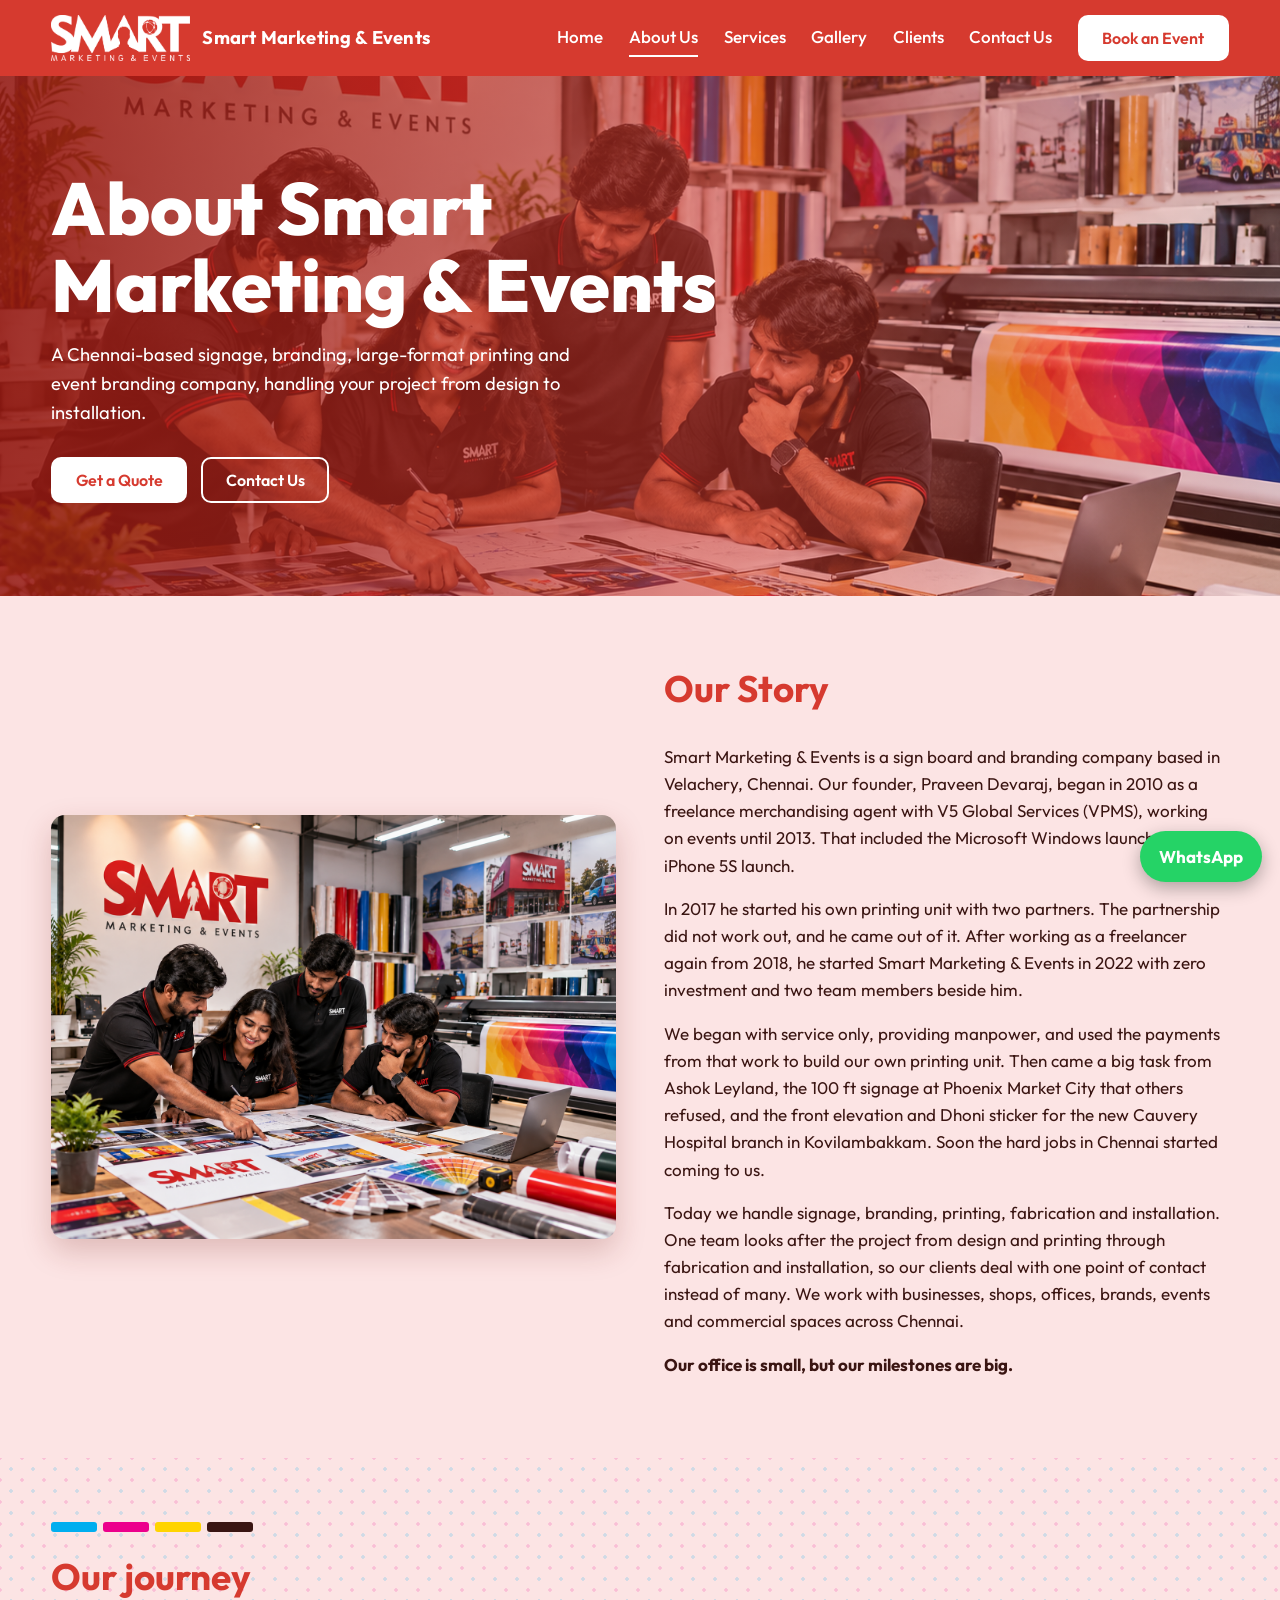
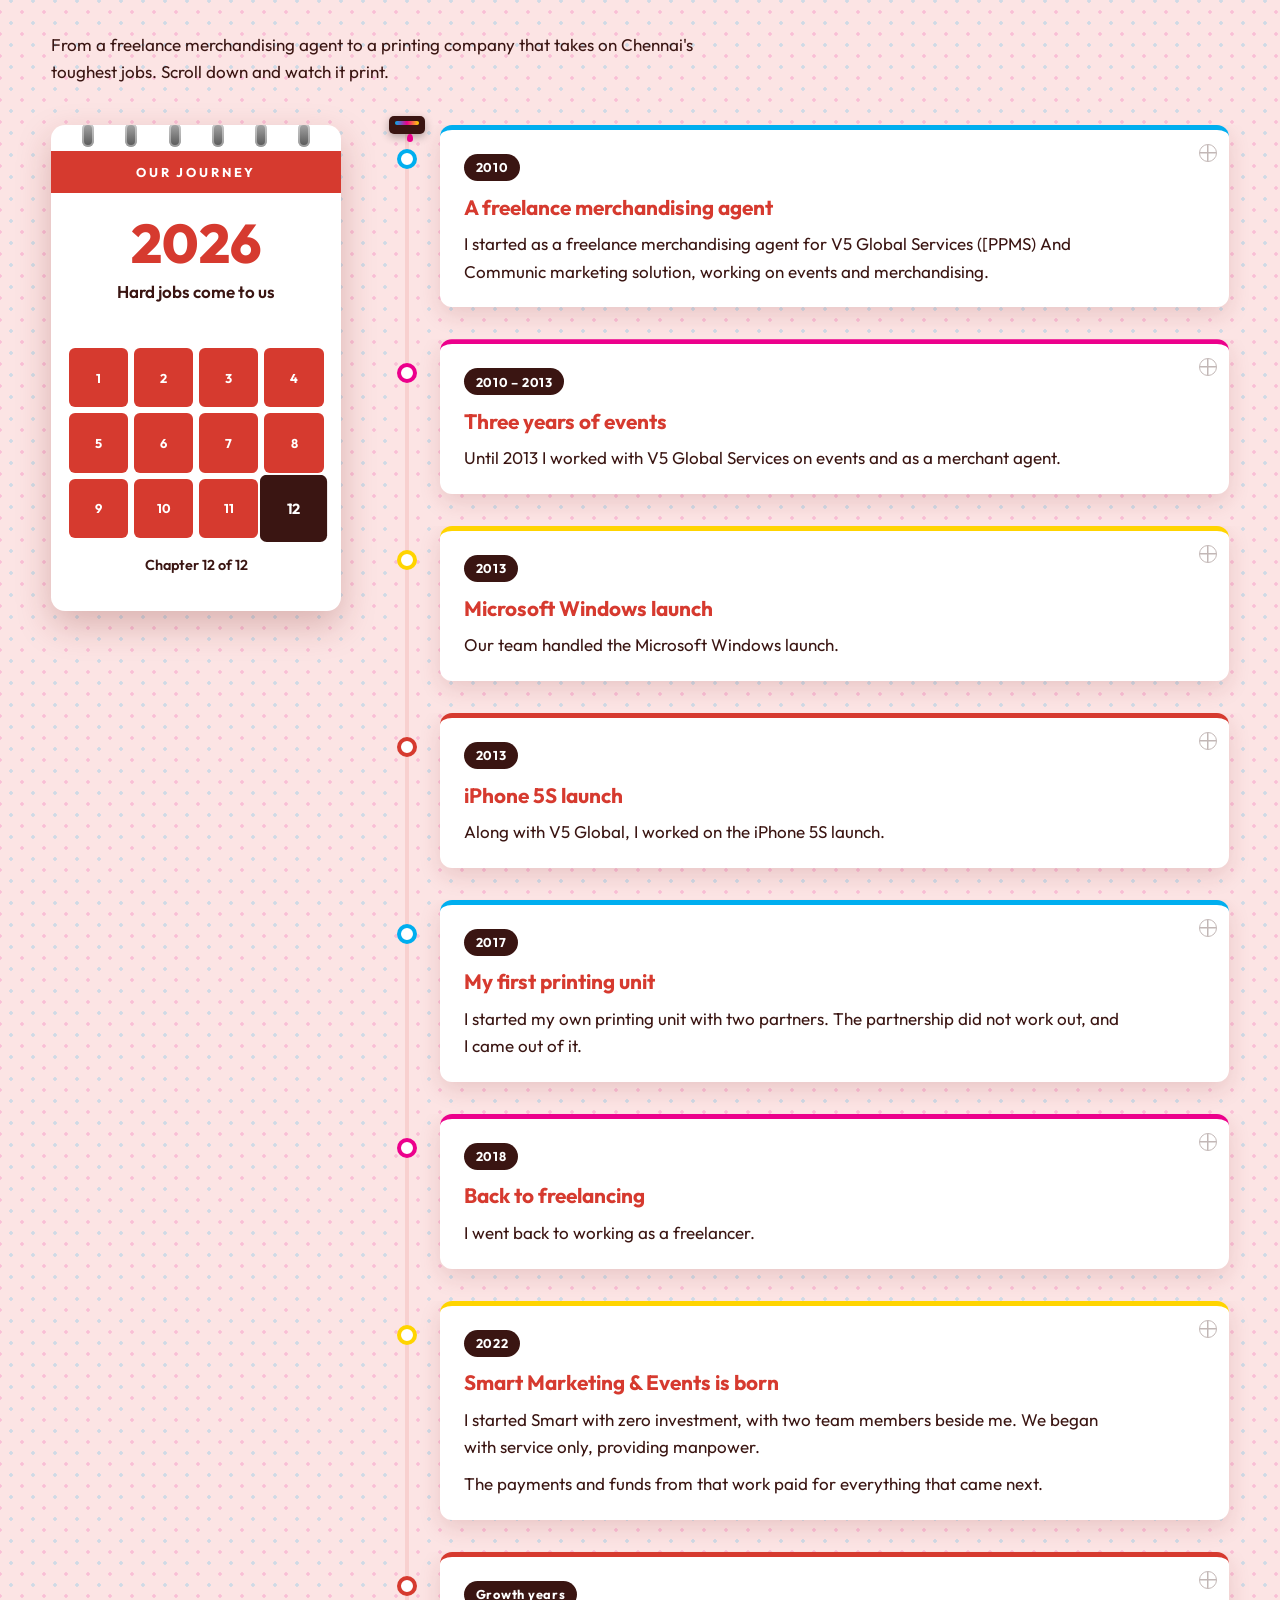
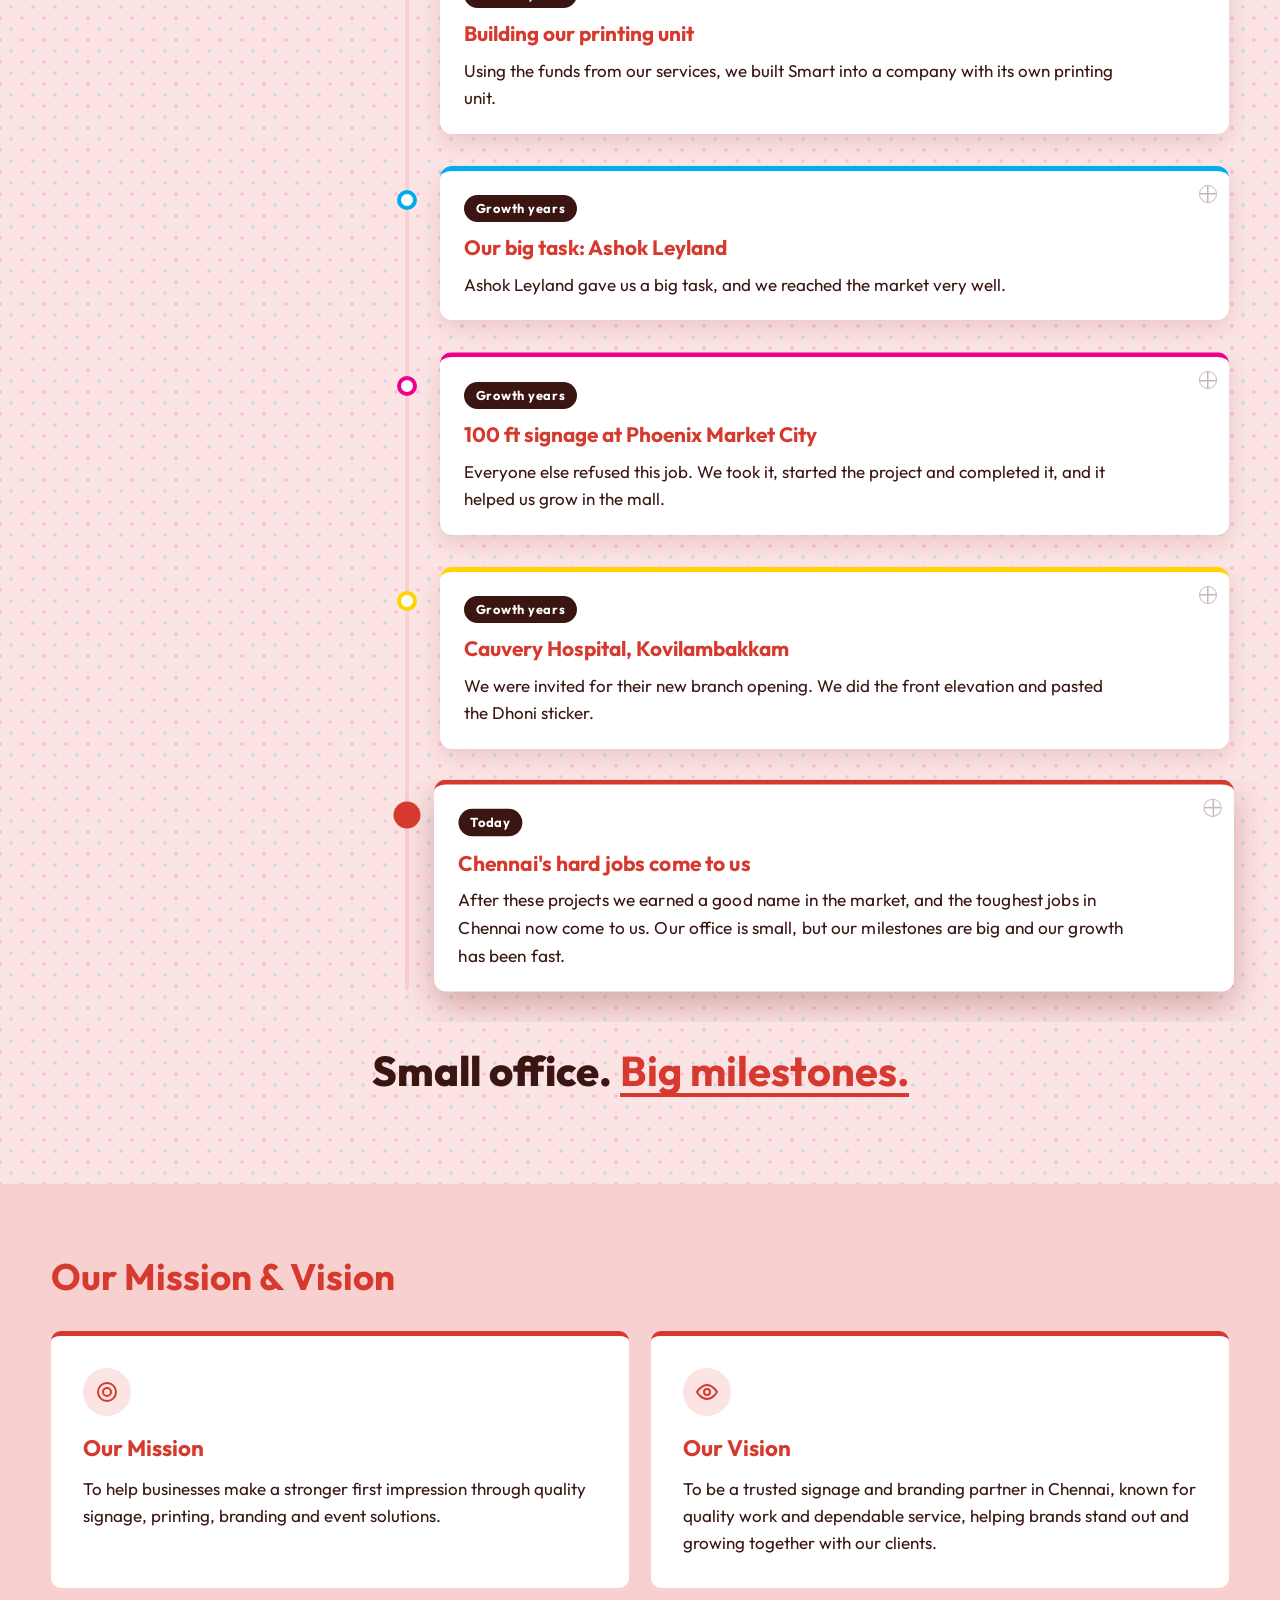
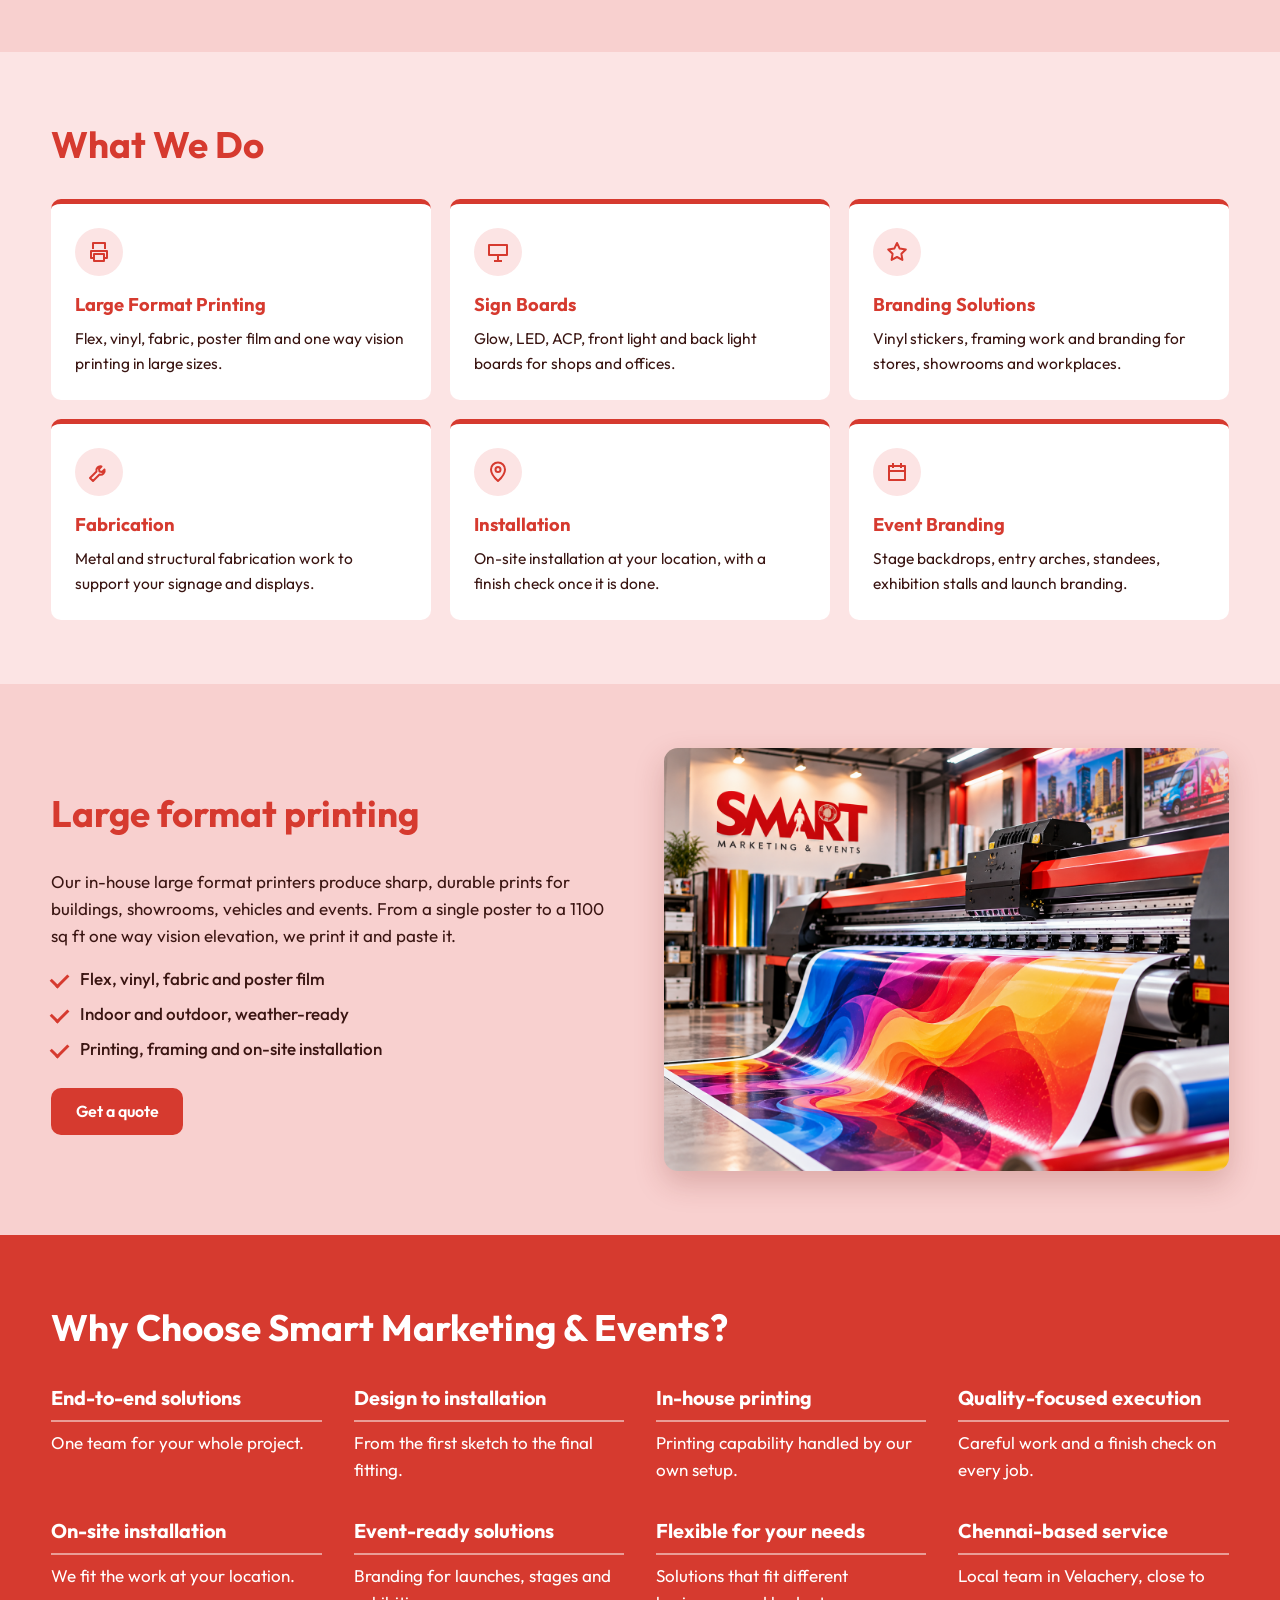
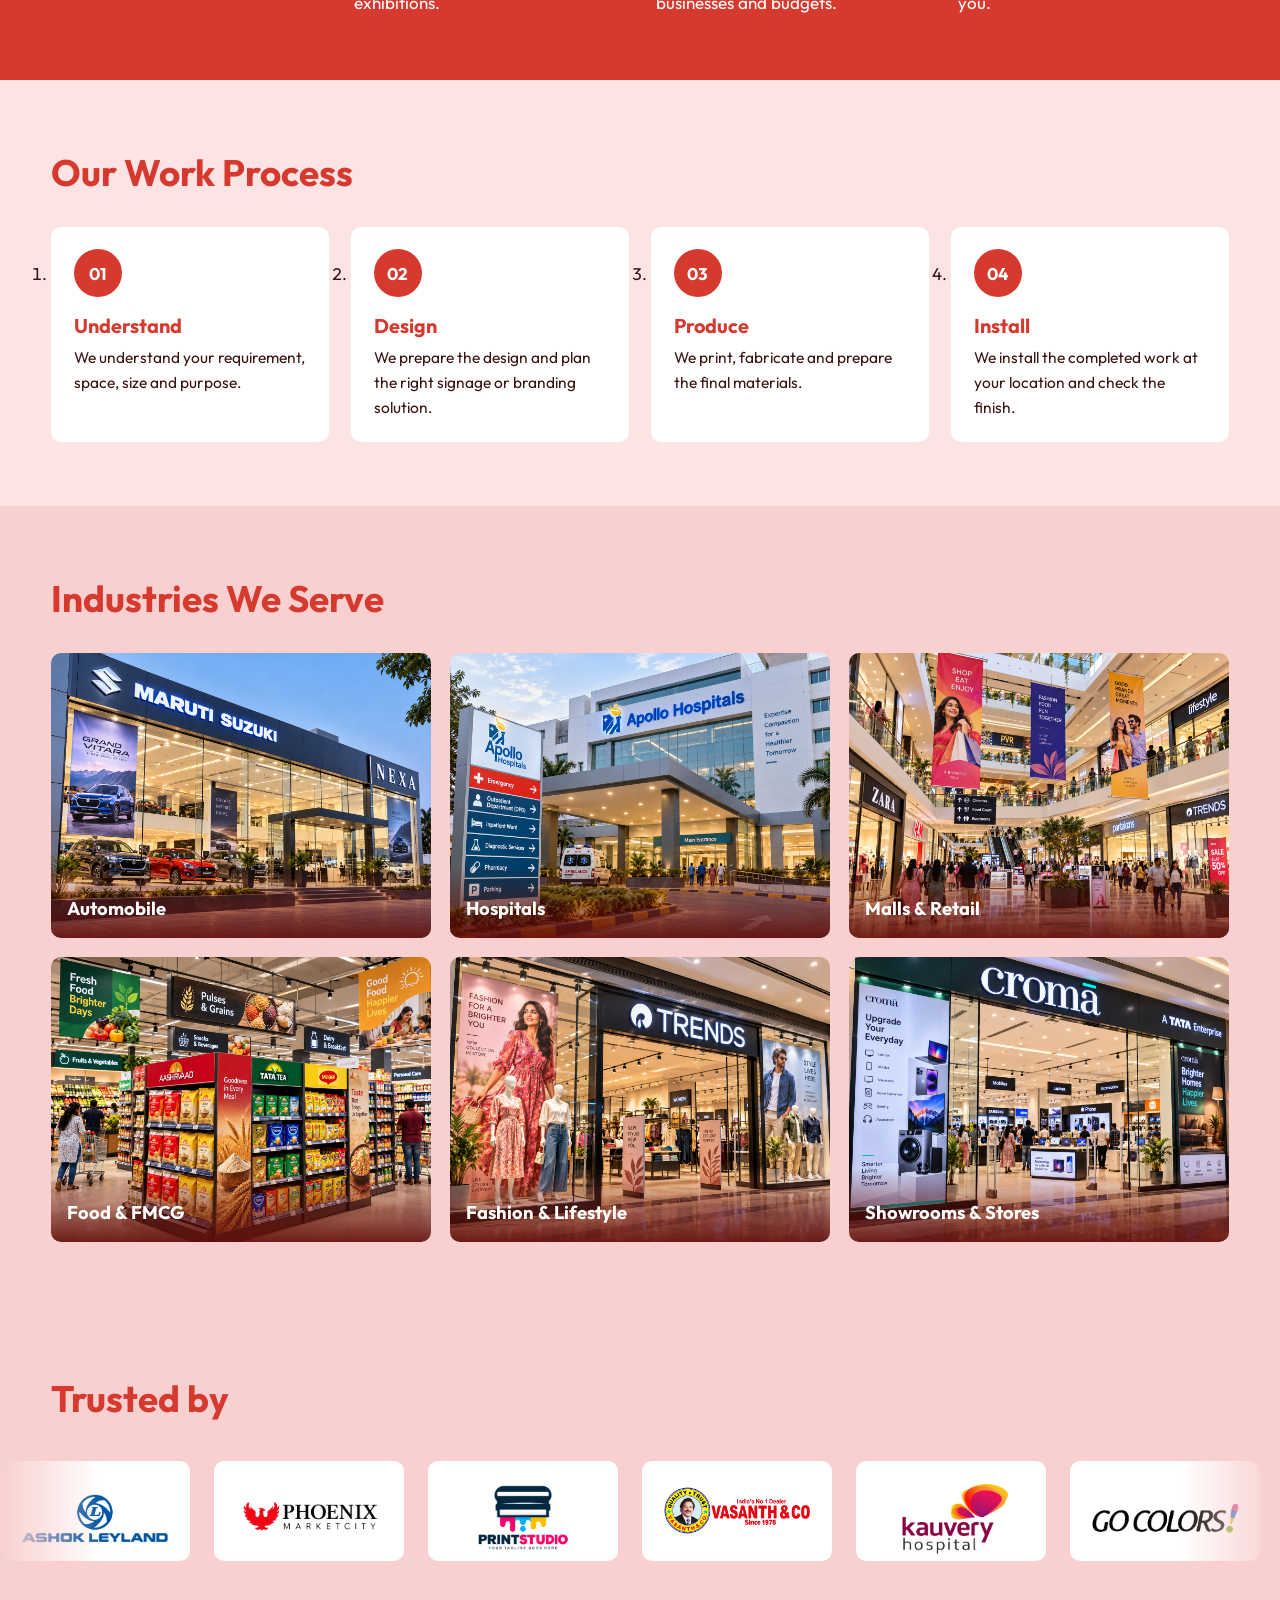
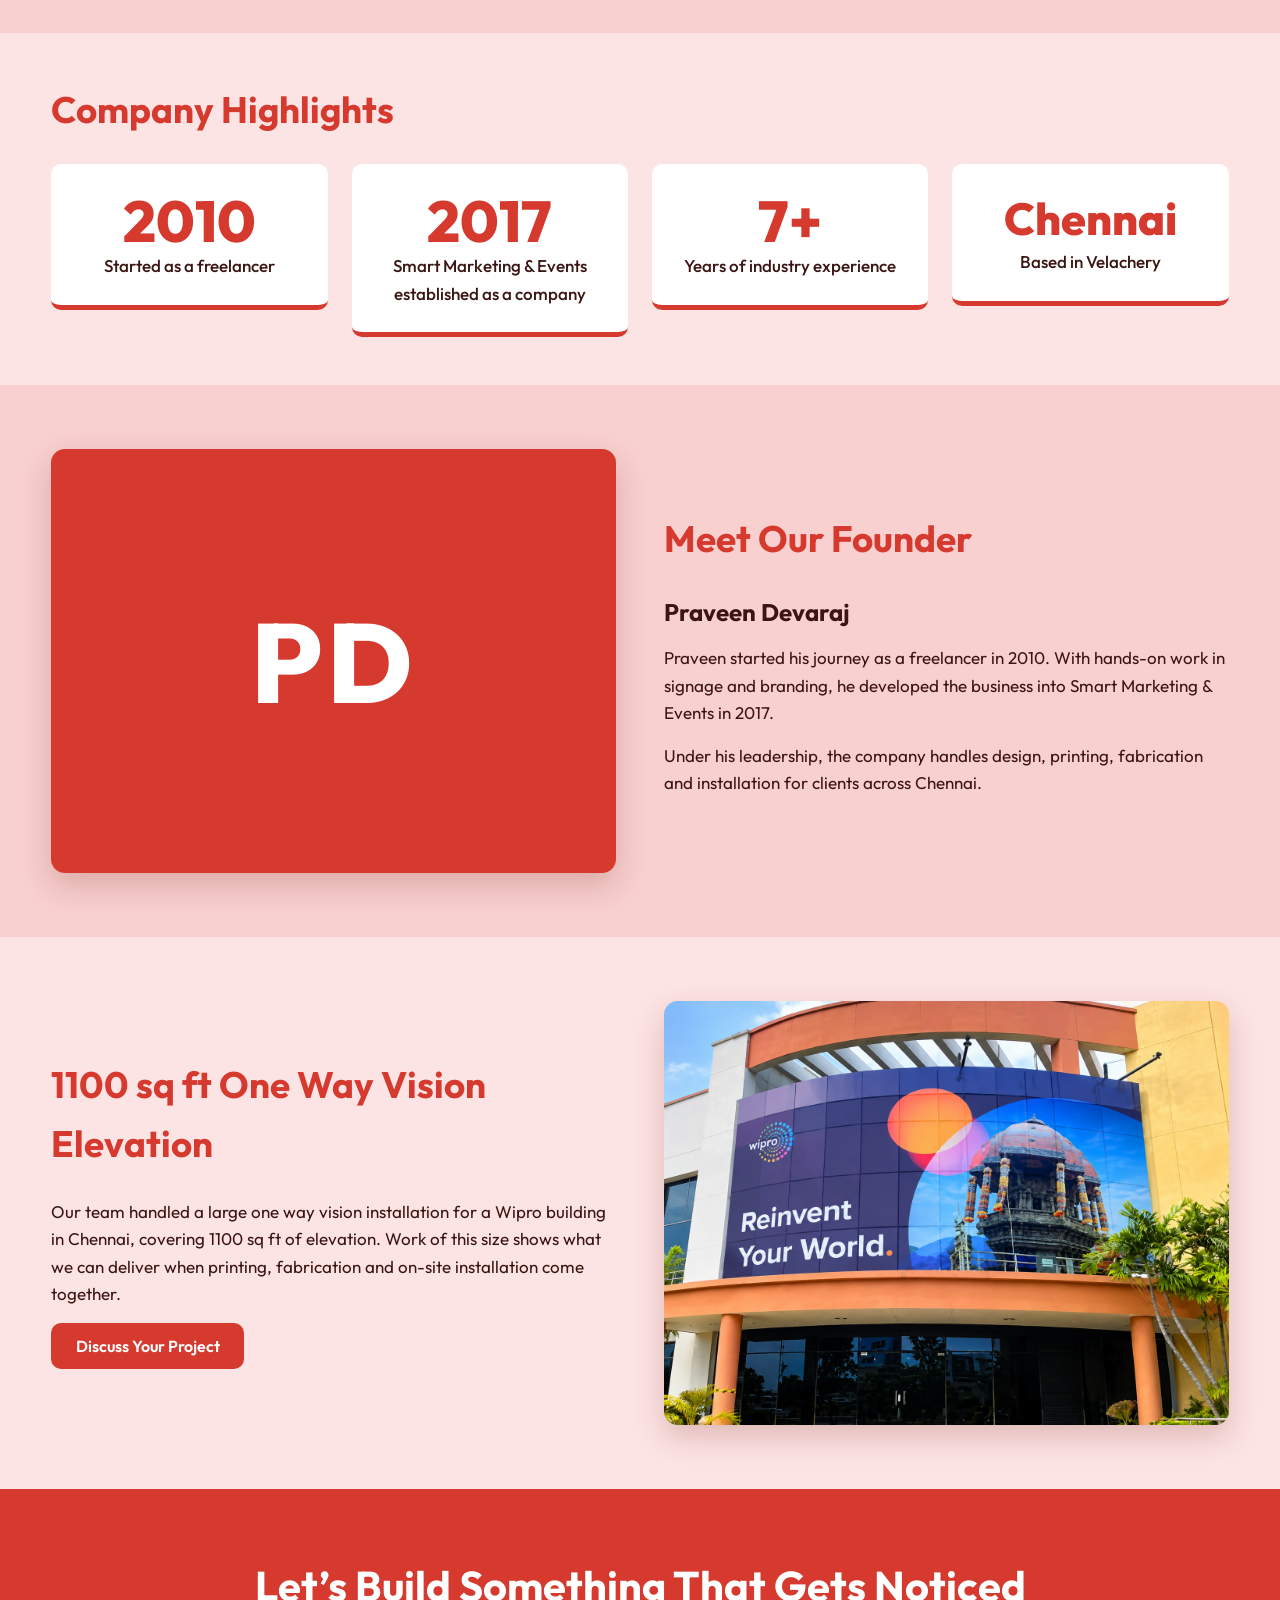
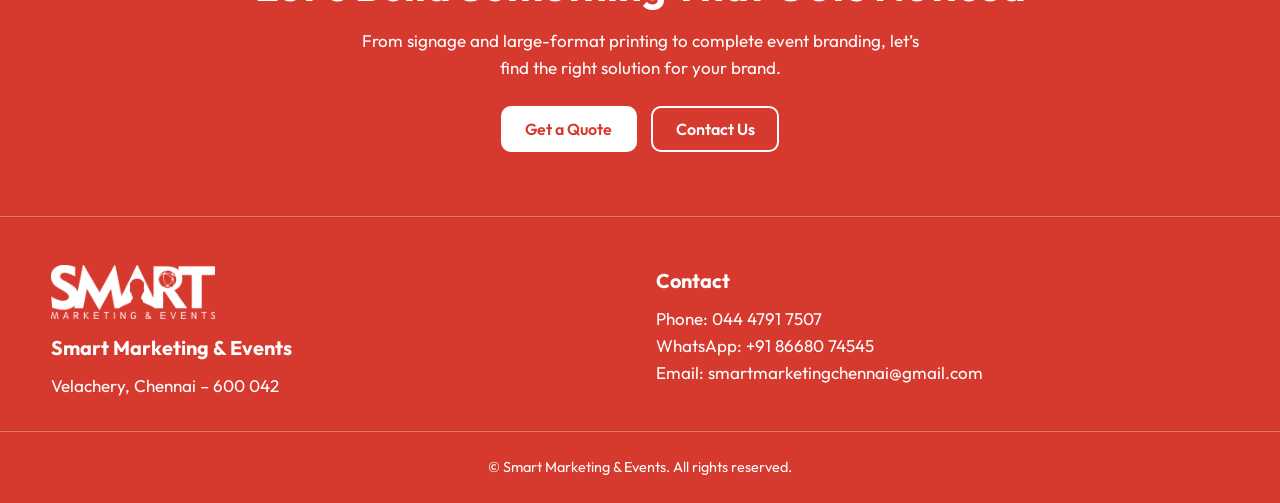
==== commit b6334d7b: "Update about.html" ====
--- a/about.html
+++ b/about.html
@@ -112,7 +112,7 @@
             <article class="jr-card">
               <span class="jr-date">2010</span>
               <h3>A freelance merchandising agent</h3>
-              <p>I started as a freelance merchandising agent for V5 Global Services (VPMS), working on events and merchandising.</p>
+              <p>I started as a freelance merchandising agent for V5 Global Services ([PPMS) And Communic marketing solution, working on events and merchandising.</p>
             </article>
           </li>
 
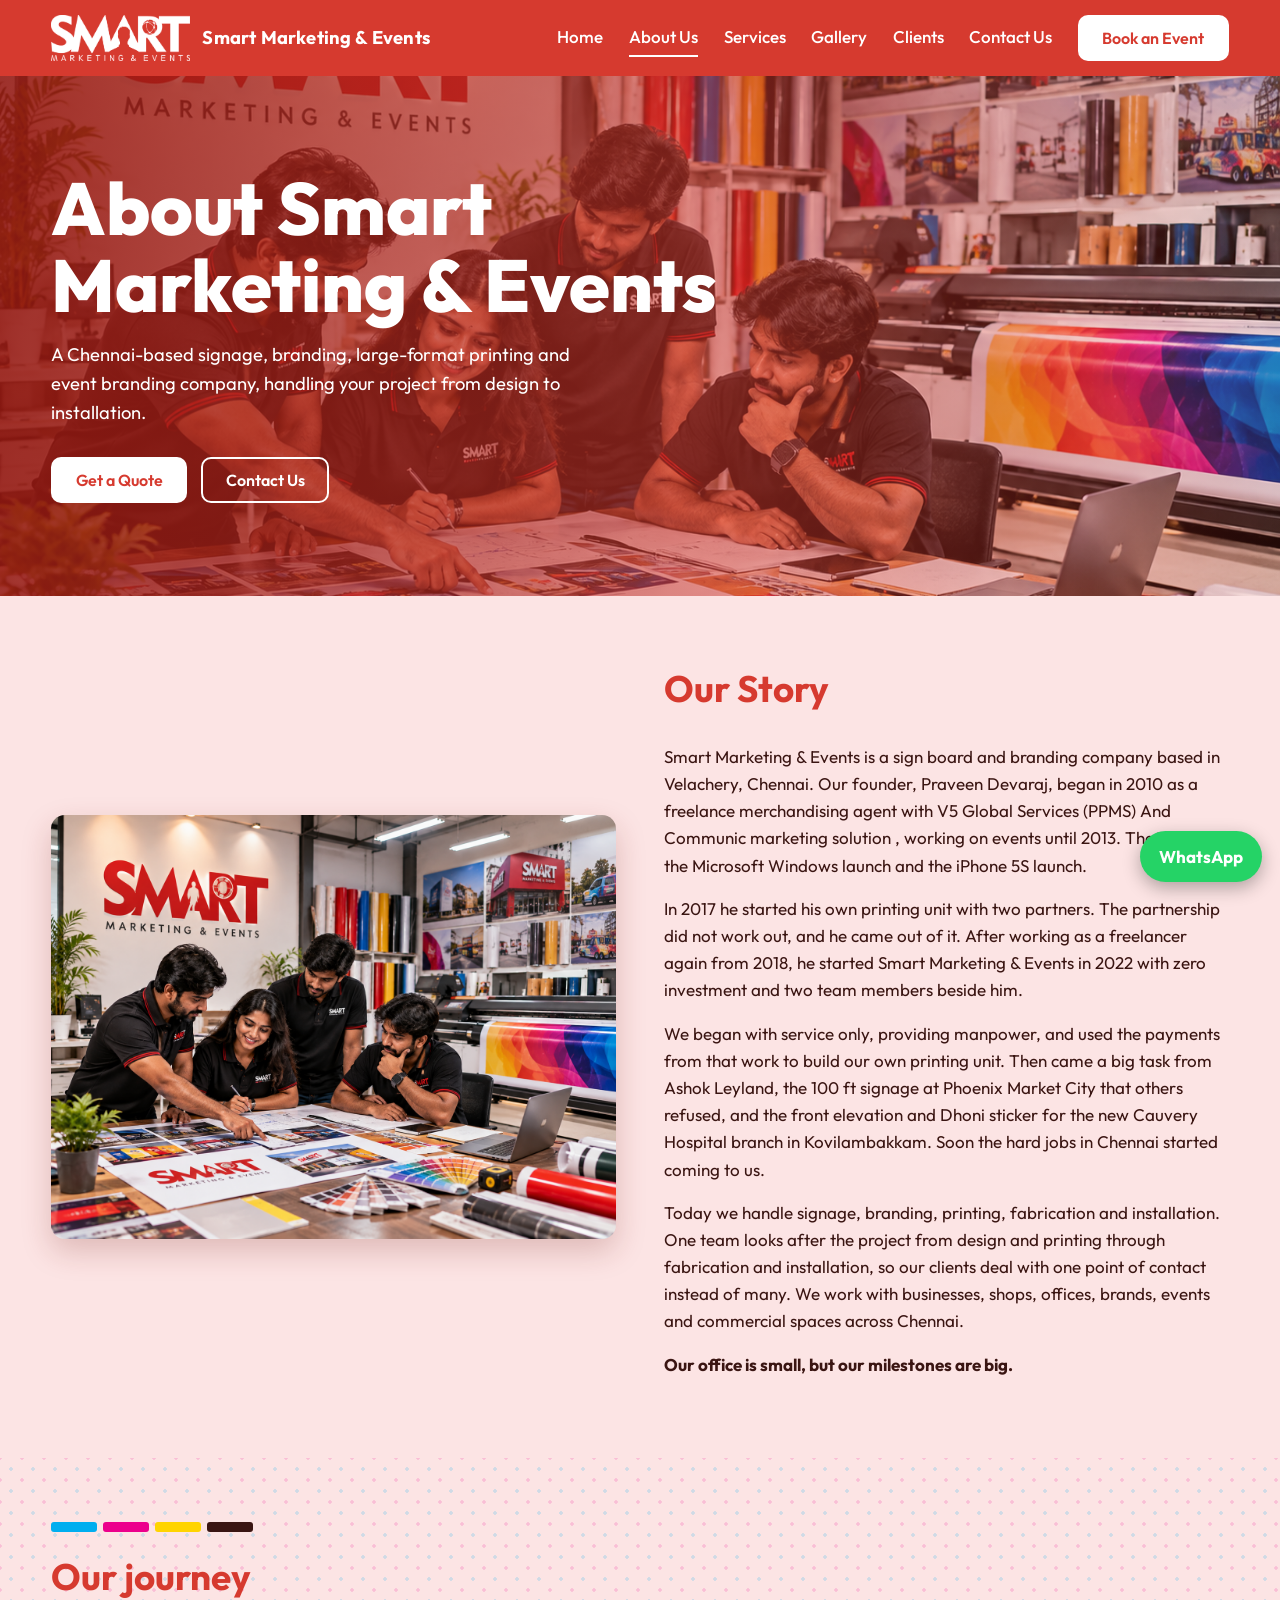
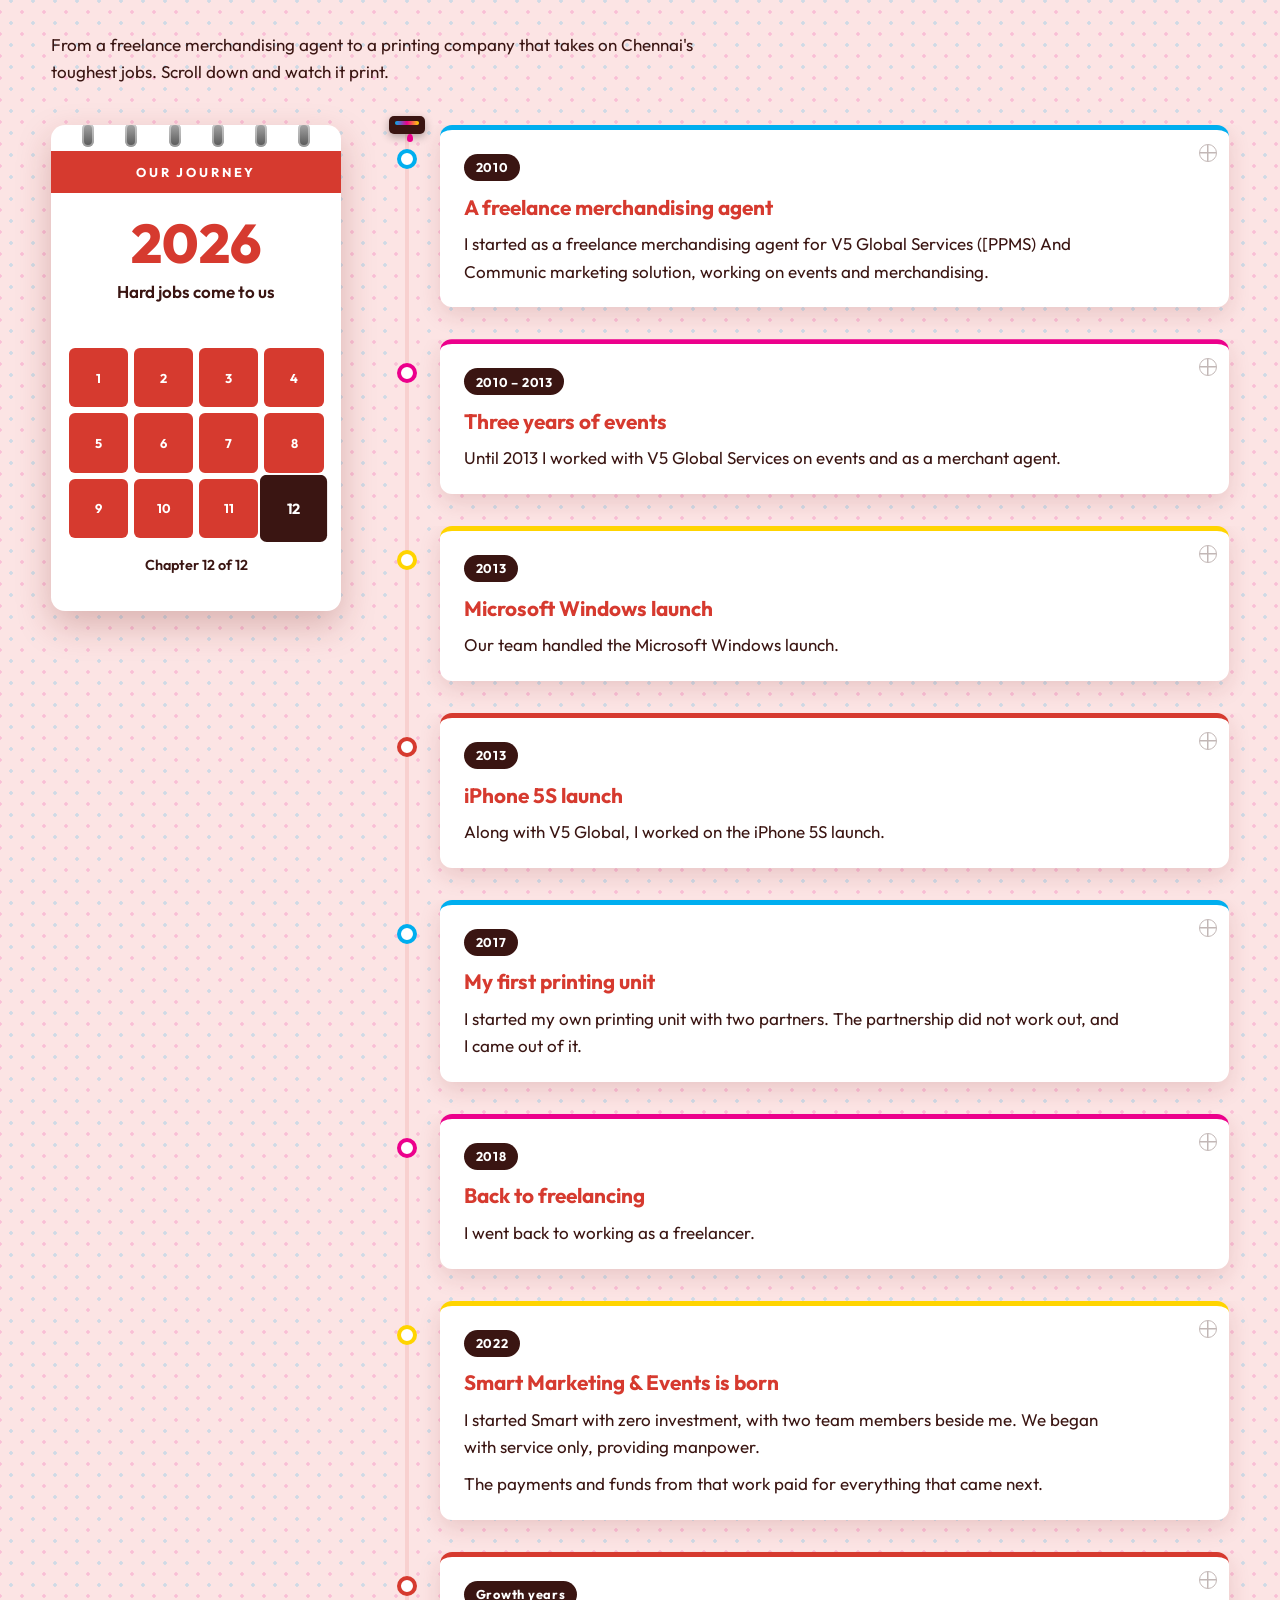
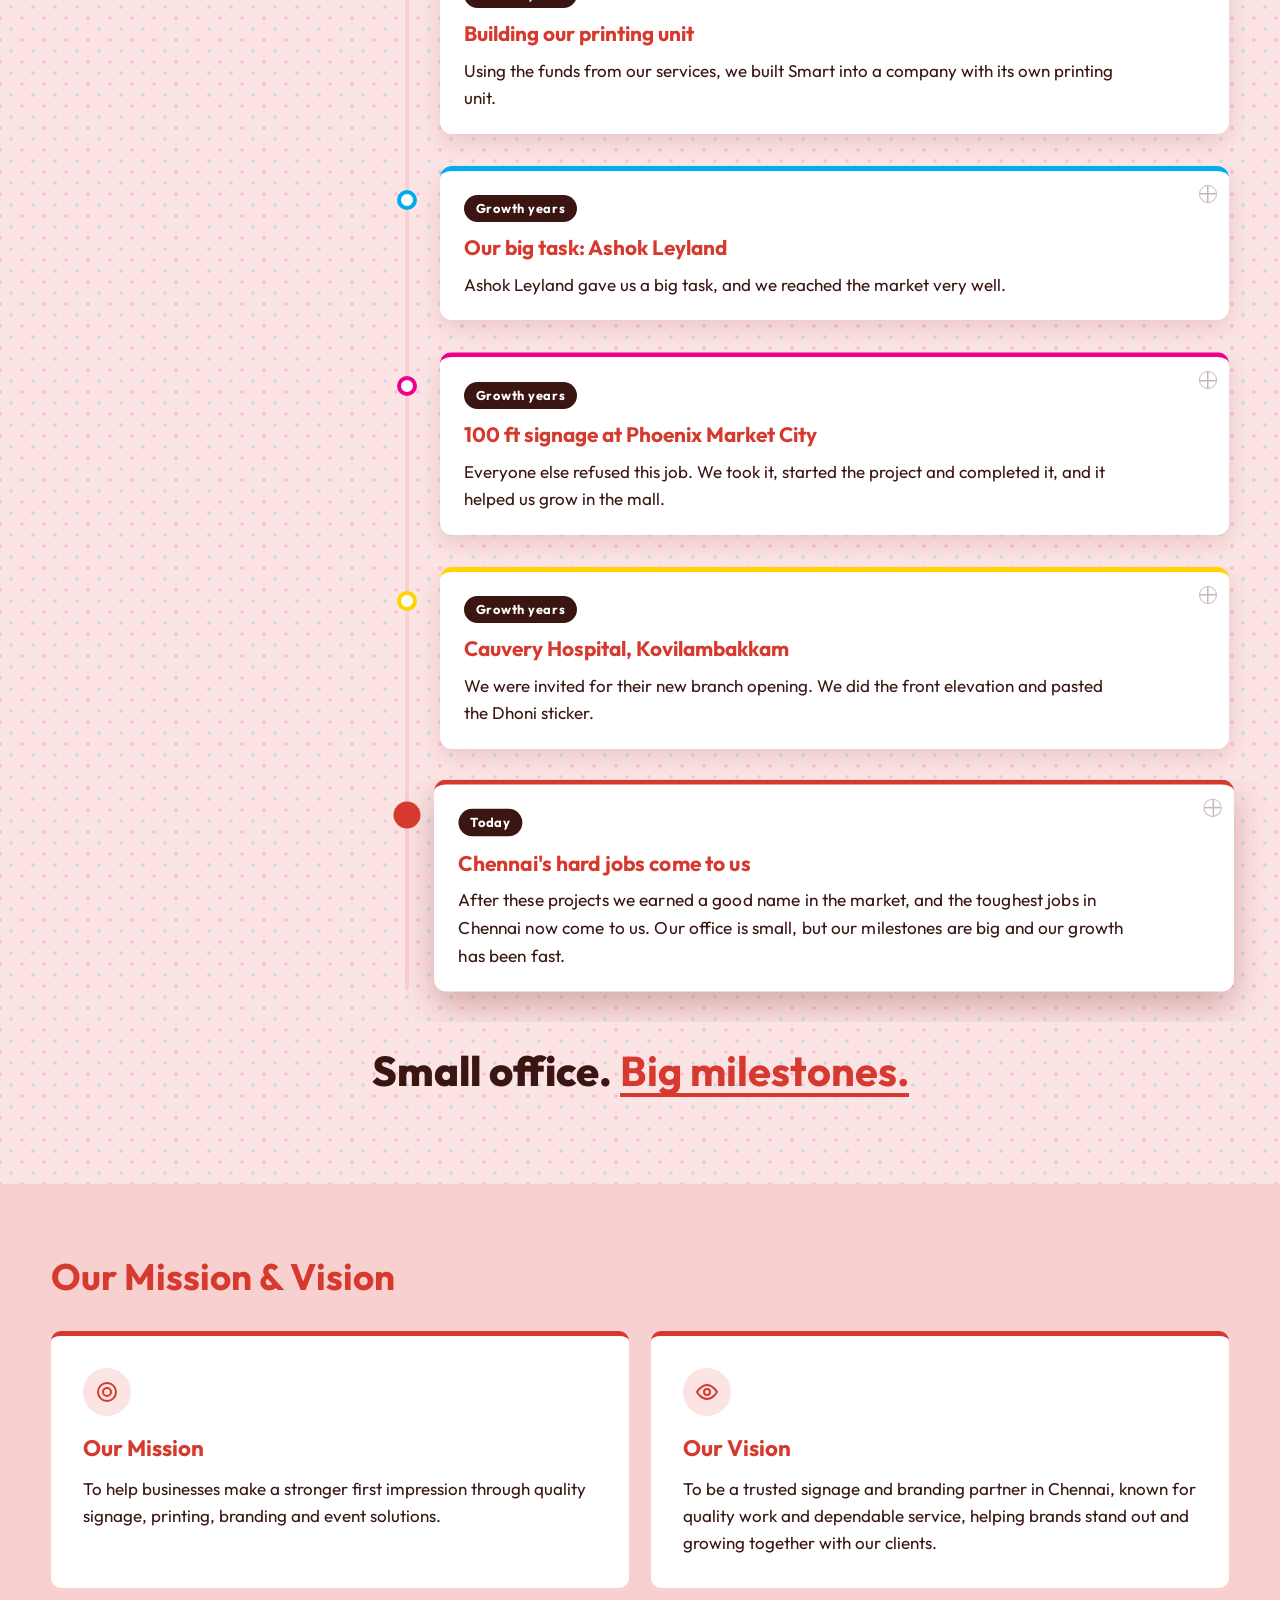
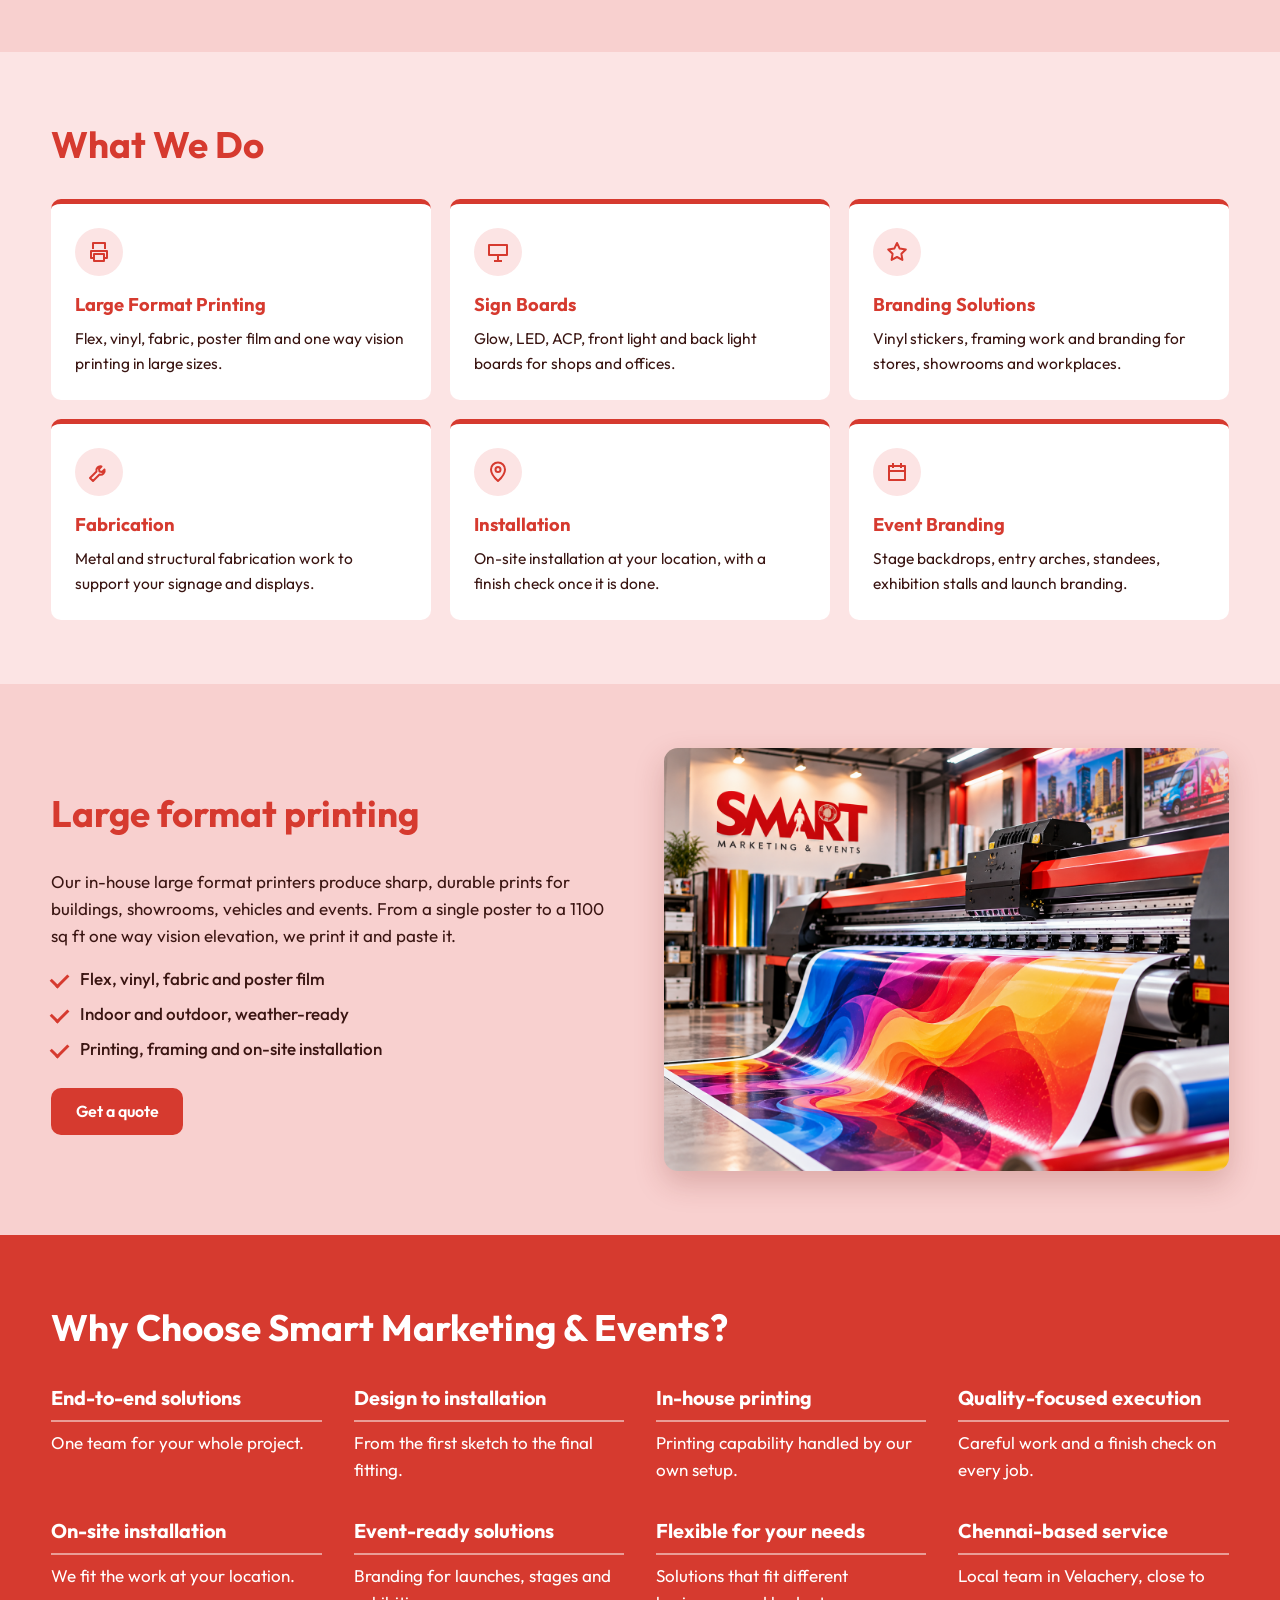
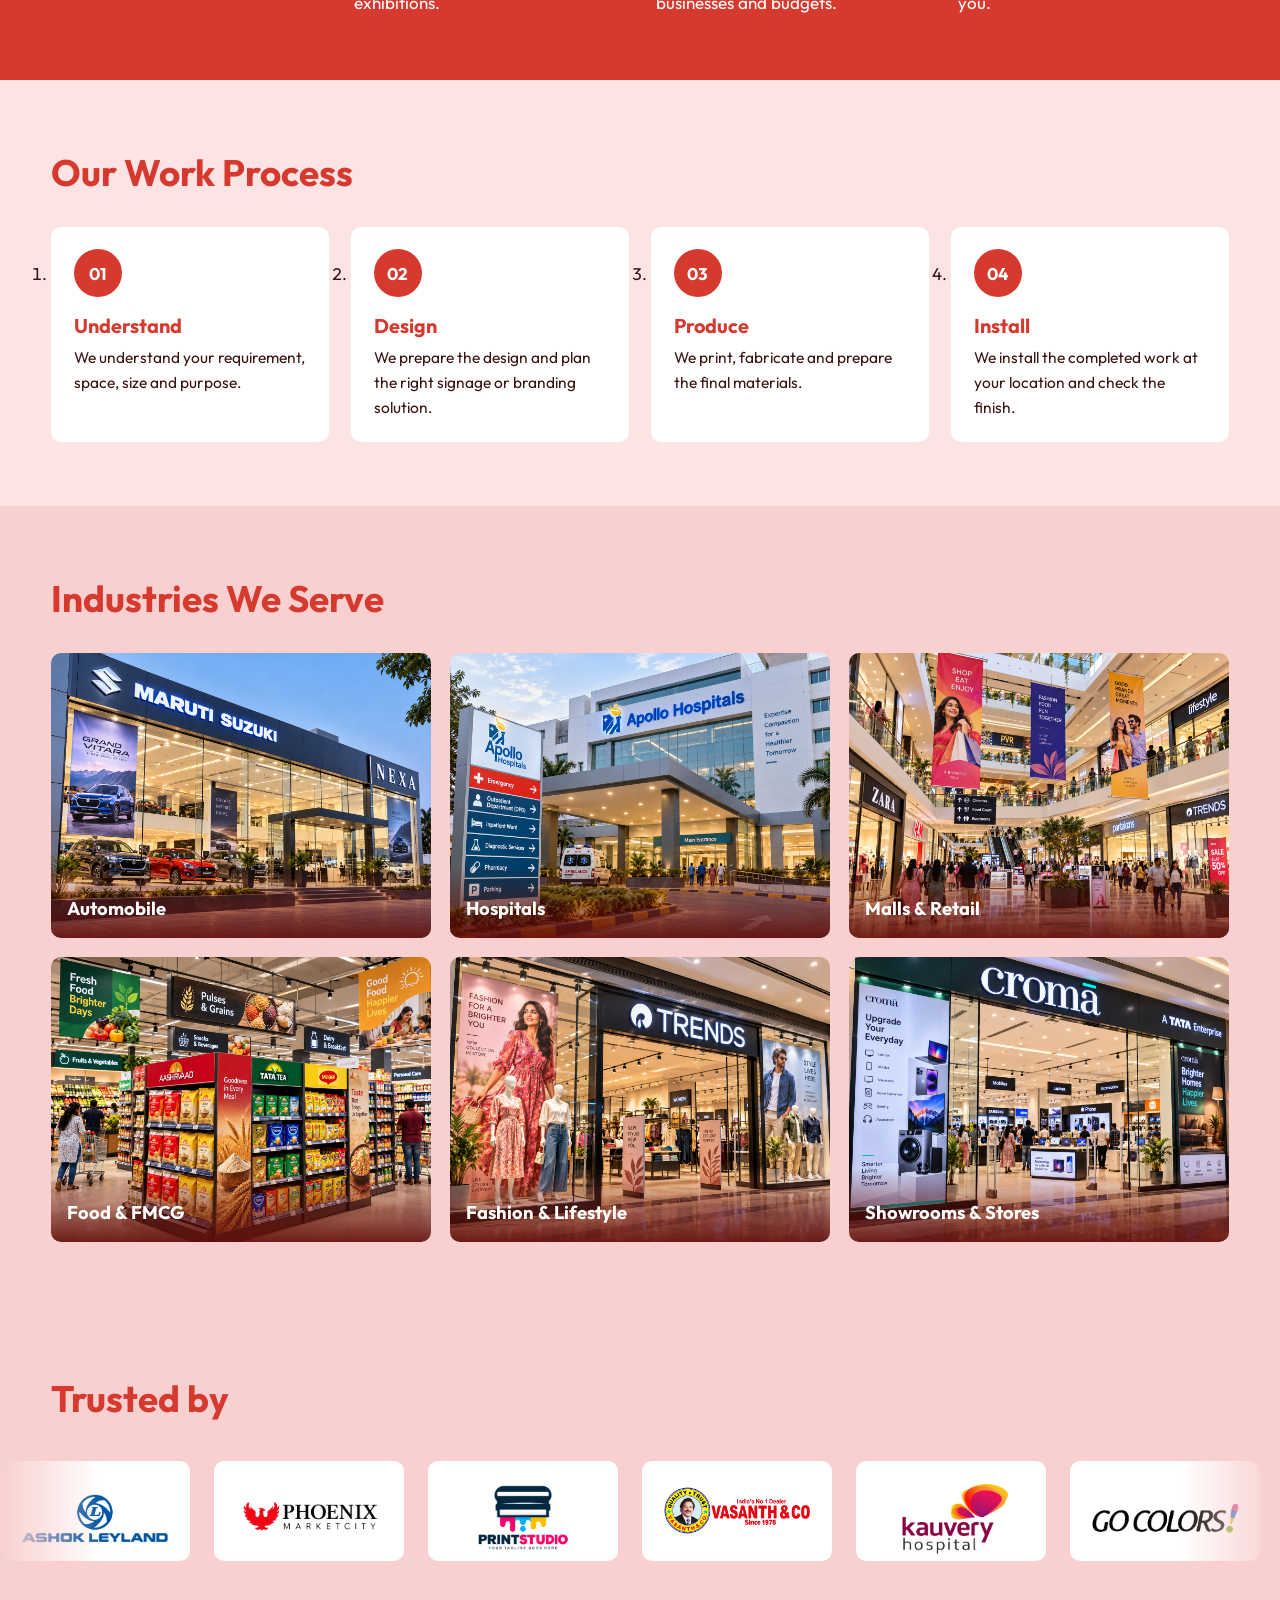
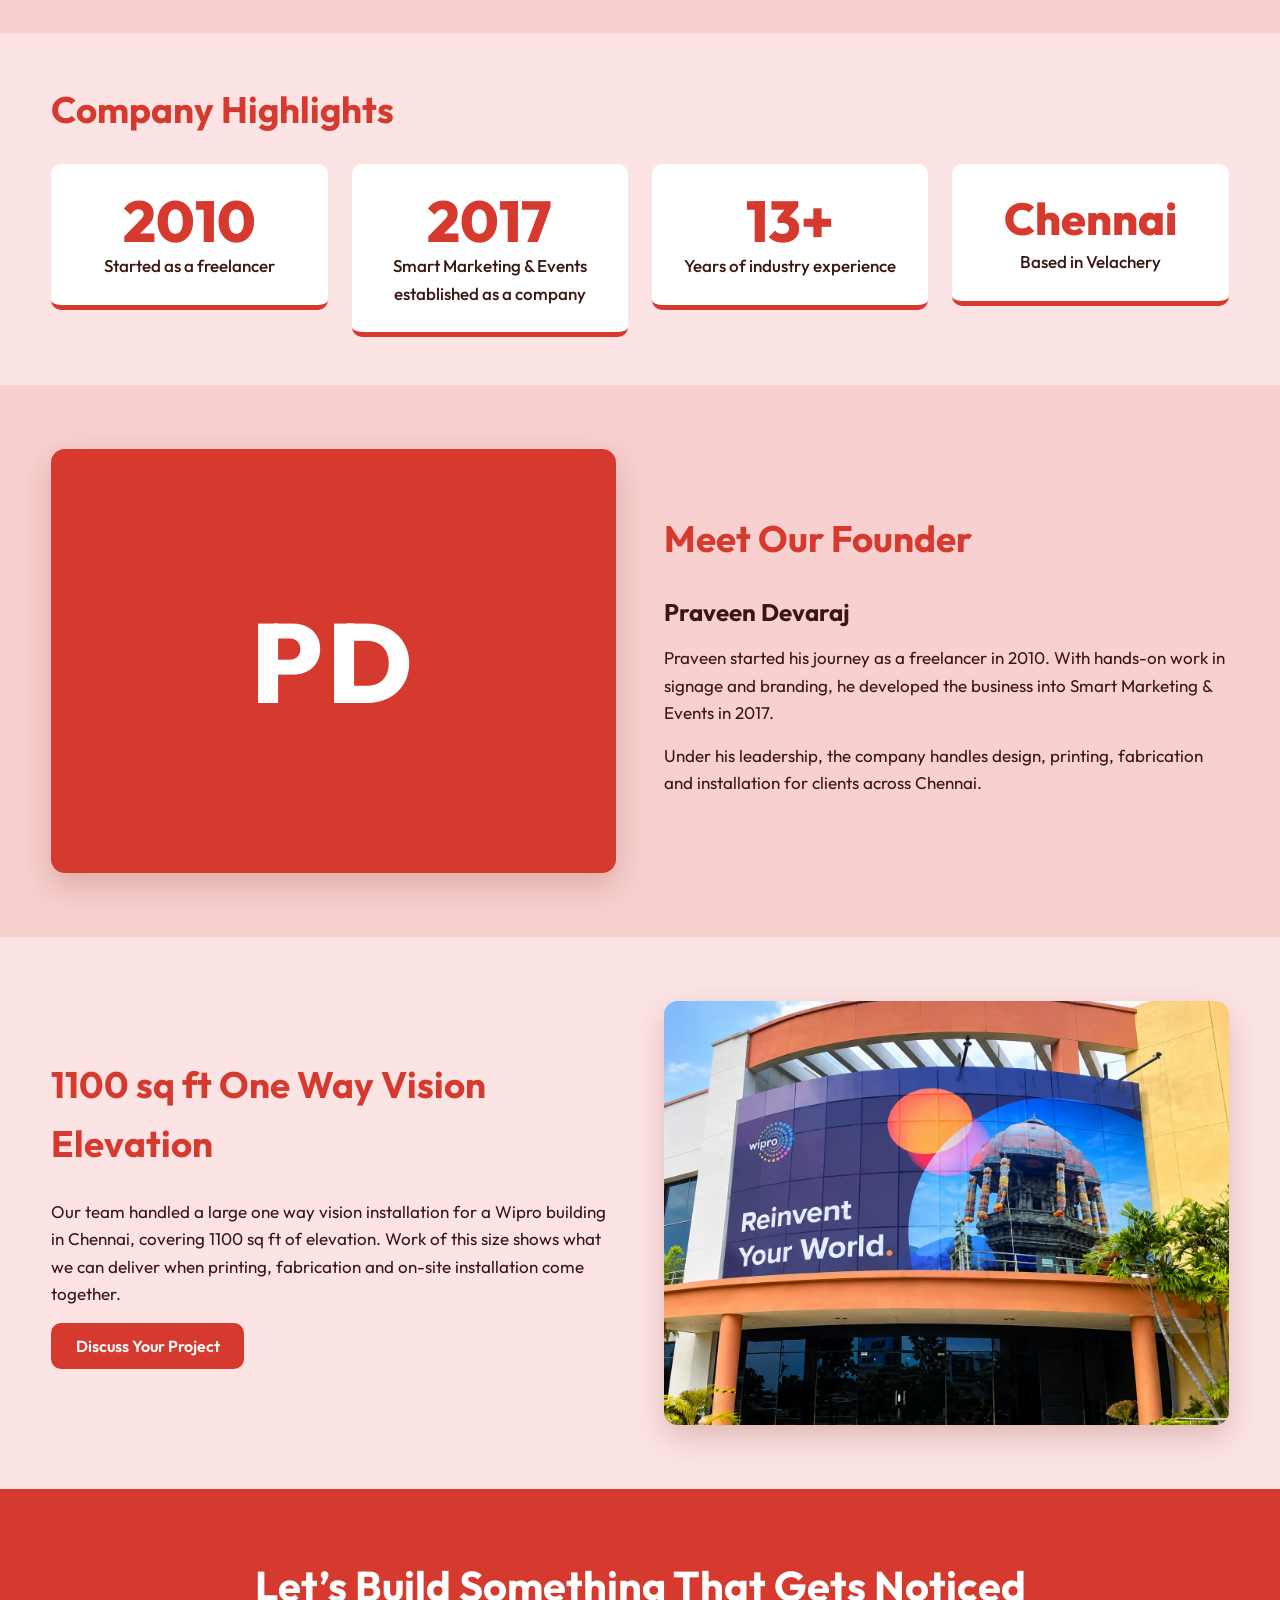
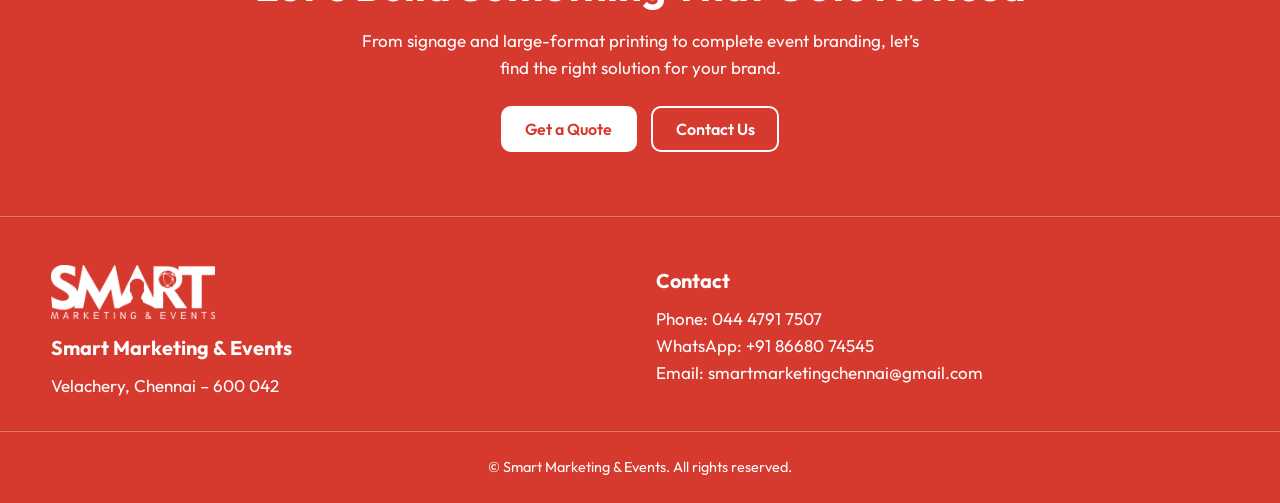
==== commit fb5b85f1: "Update about.html" ====
--- a/about.html
+++ b/about.html
@@ -67,7 +67,7 @@
     <img class="split-img reveal" src="images/about.jpg" alt="Smart Marketing &amp; Events team at work on a signage project in Chennai" loading="lazy">
     <div class="reveal">
       <h2 class="section-title" id="story-title">Our Story</h2>
-      <p>Smart Marketing &amp; Events is a sign board and branding company based in Velachery, Chennai. Our founder, Praveen Devaraj, began in 2010 as a freelance merchandising agent with V5 Global Services (VPMS), working on events until 2013. That included the Microsoft Windows launch and the iPhone 5S launch.</p>
+      <p>Smart Marketing &amp; Events is a sign board and branding company based in Velachery, Chennai. Our founder, Praveen Devaraj, began in 2010 as a freelance merchandising agent with V5 Global Services (PPMS) And Communic marketing solution , working on events until 2013. That included the Microsoft Windows launch and the iPhone 5S launch.</p>
       <p>In 2017 he started his own printing unit with two partners. The partnership did not work out, and he came out of it. After working as a freelancer again from 2018, he started Smart Marketing &amp; Events in 2022 with zero investment and two team members beside him.</p>
       <p>We began with service only, providing manpower, and used the payments from that work to build our own printing unit. Then came a big task from Ashok Leyland, the 100 ft signage at Phoenix Market City that others refused, and the front elevation and Dhoni sticker for the new Cauvery Hospital branch in Kovilambakkam. Soon the hard jobs in Chennai started coming to us.</p>
       <p>Today we handle signage, branding, printing, fabrication and installation. One team looks after the project from design and printing through fabrication and installation, so our clients deal with one point of contact instead of many. We work with businesses, shops, offices, brands, events and commercial spaces across Chennai.</p>
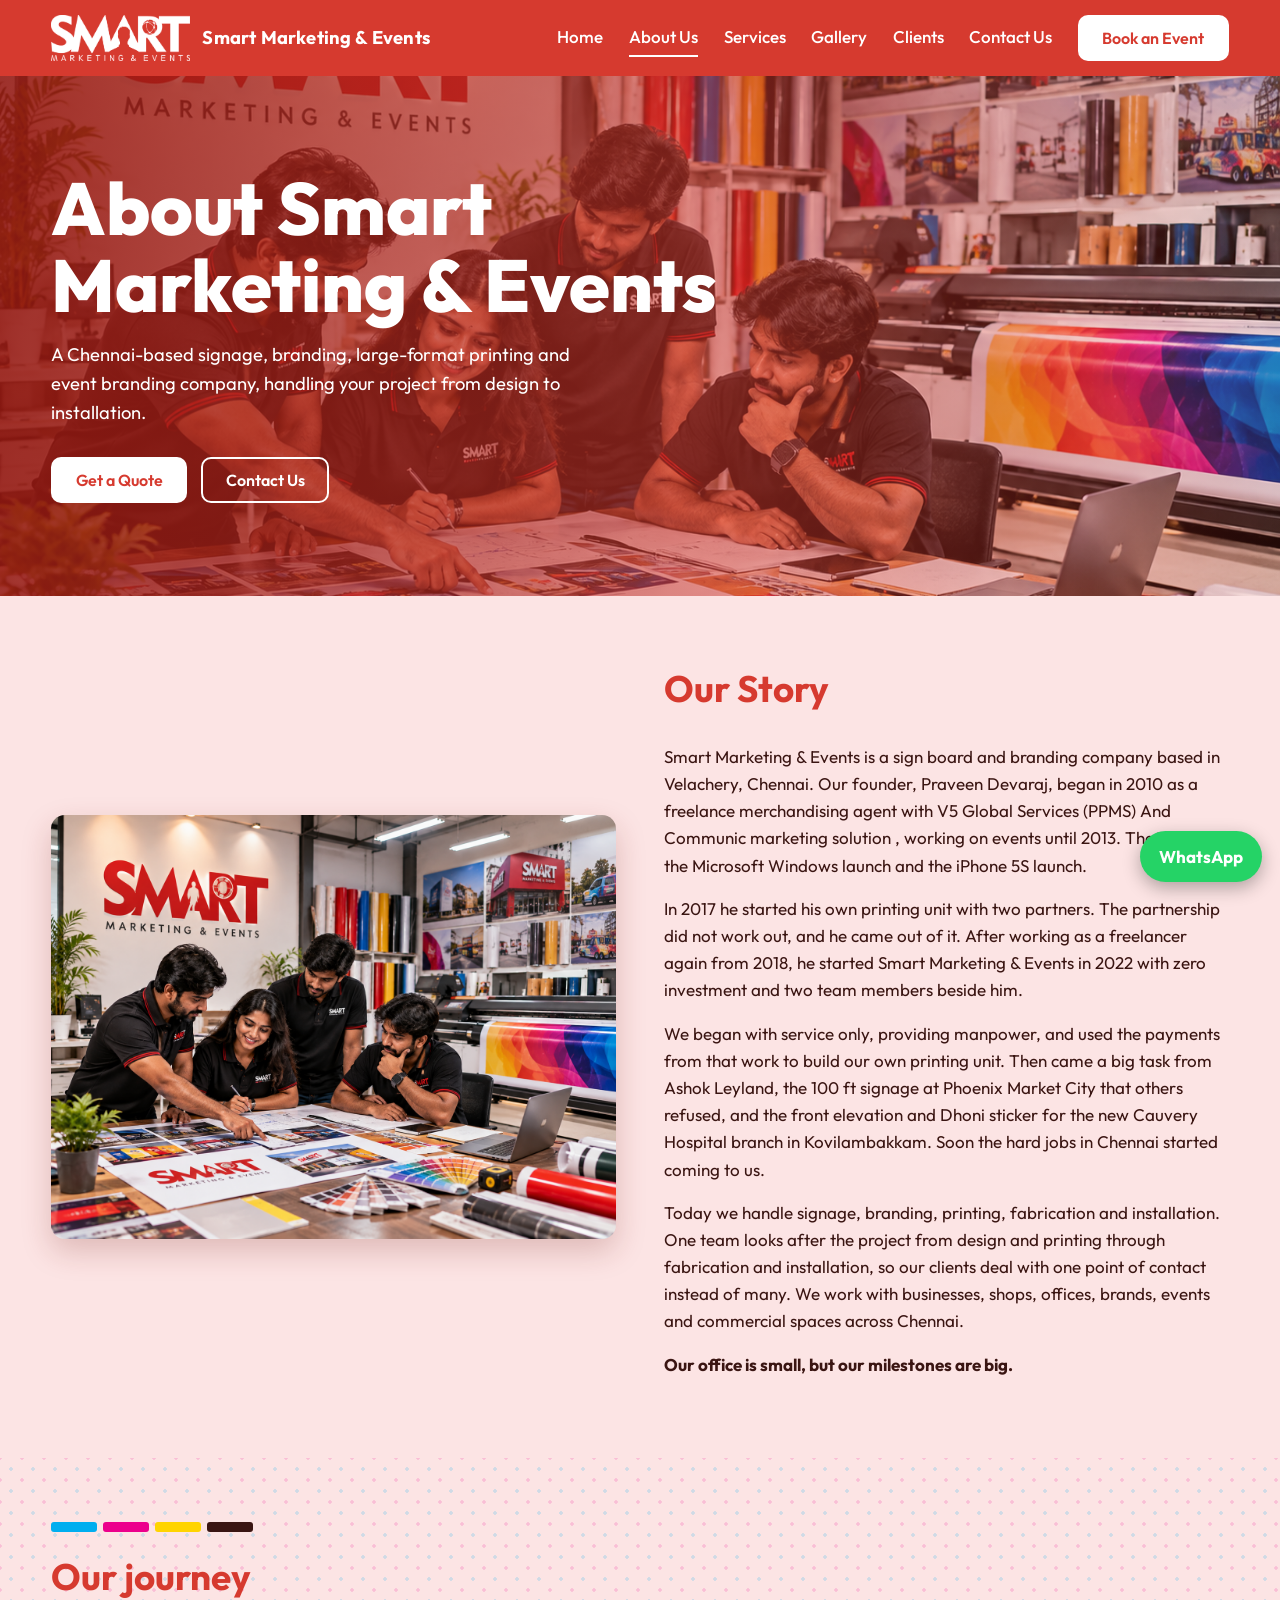
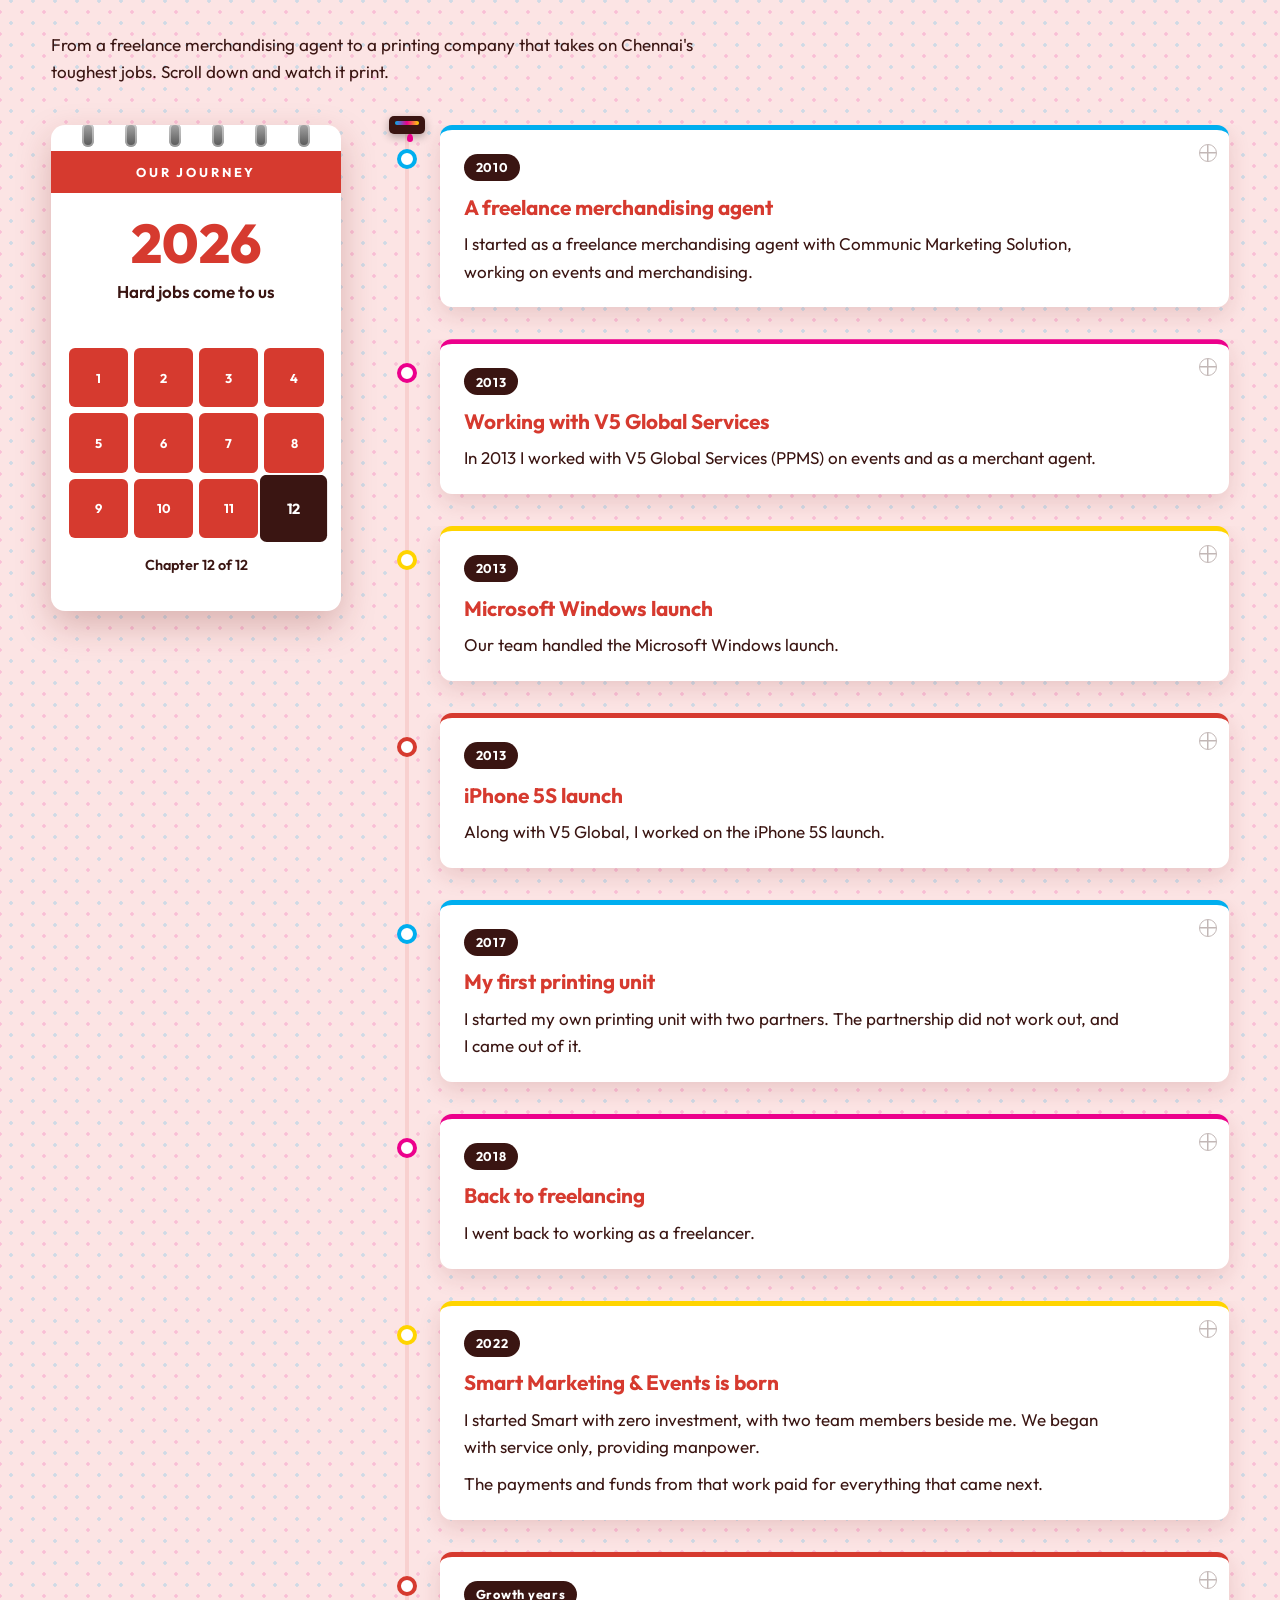
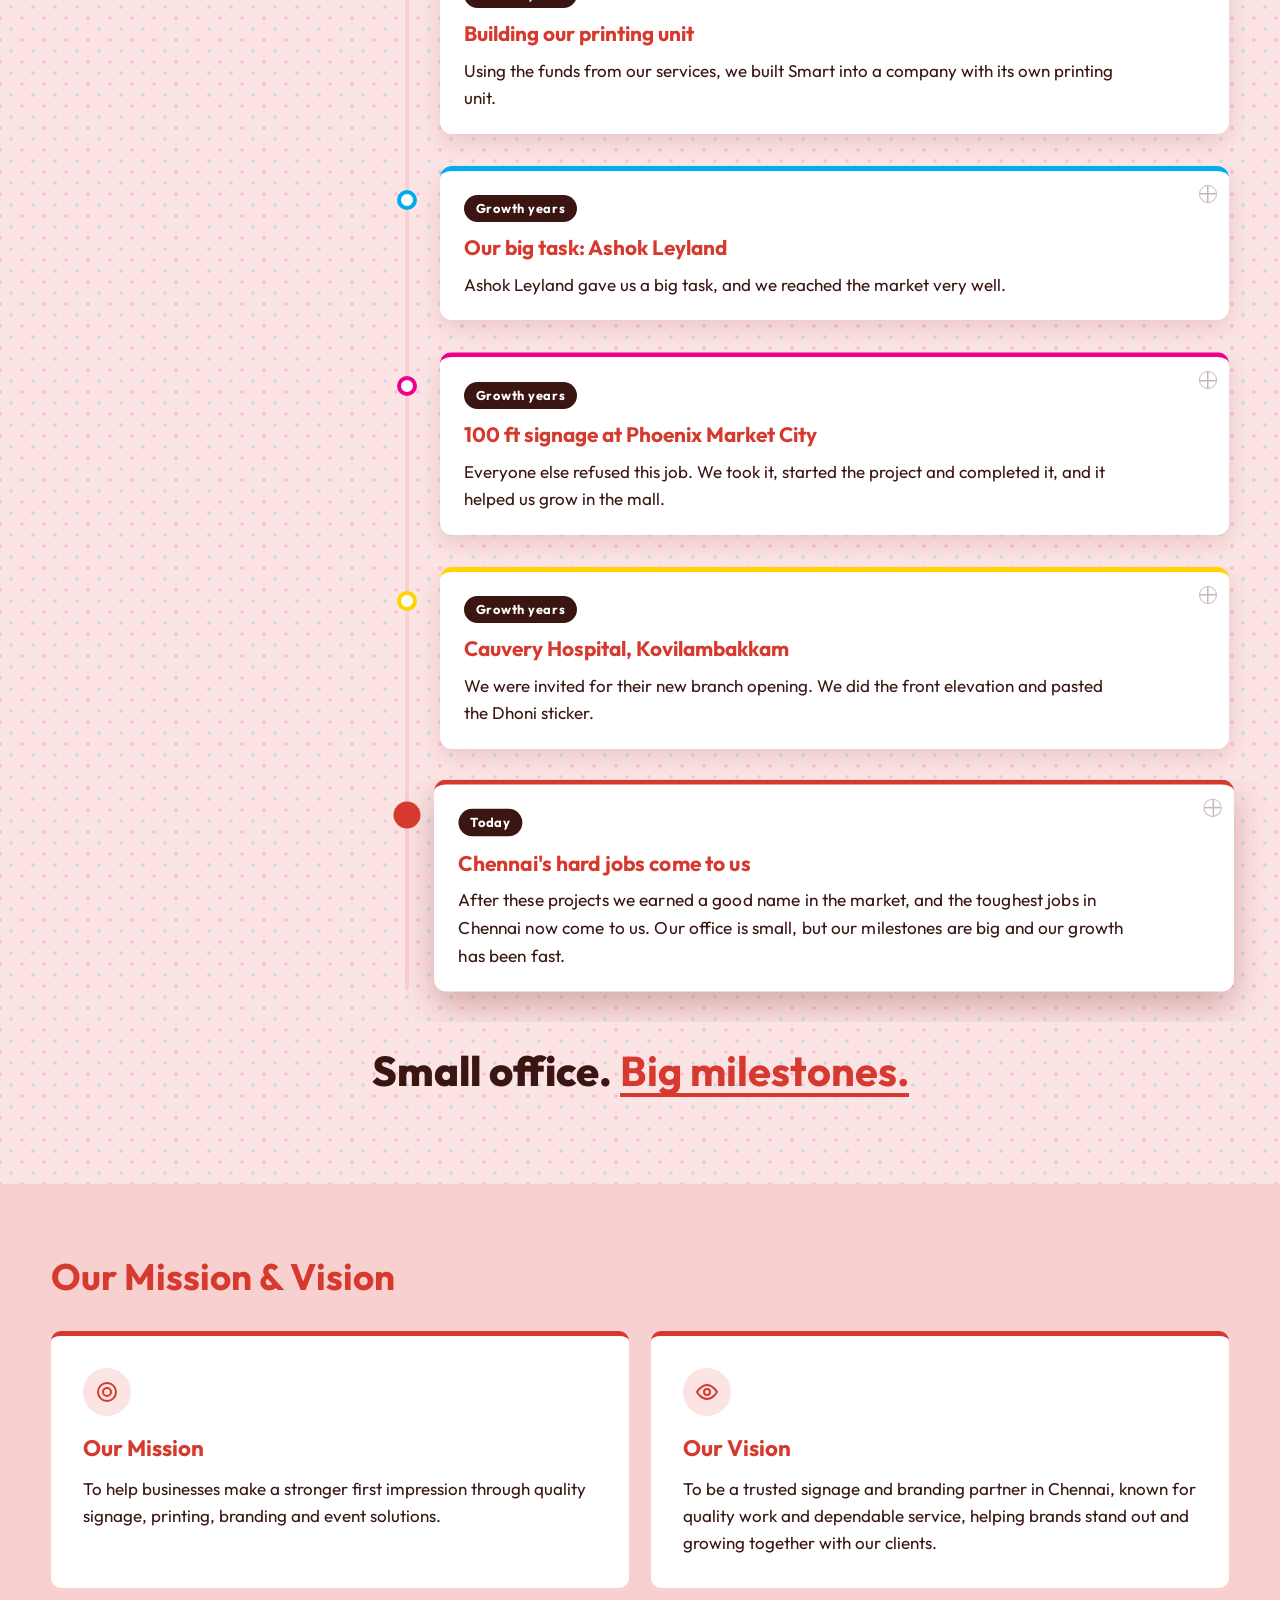
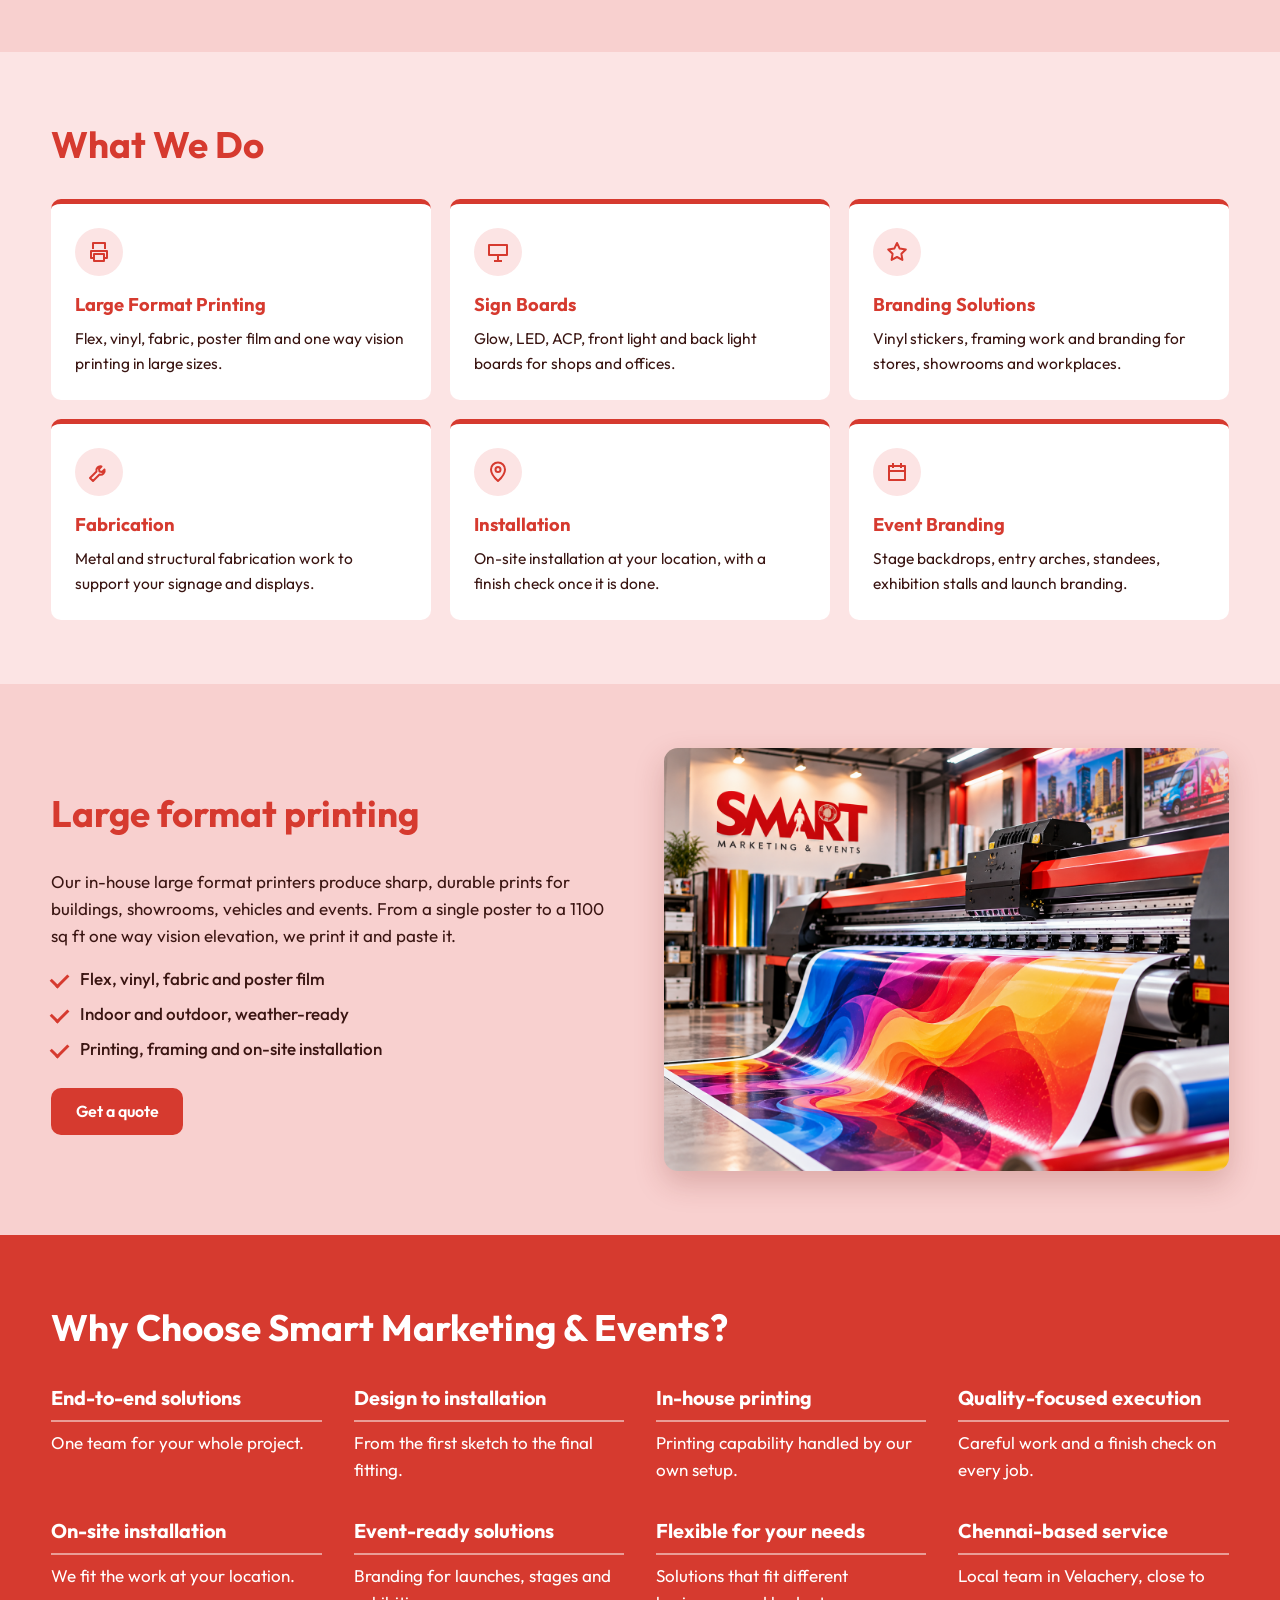
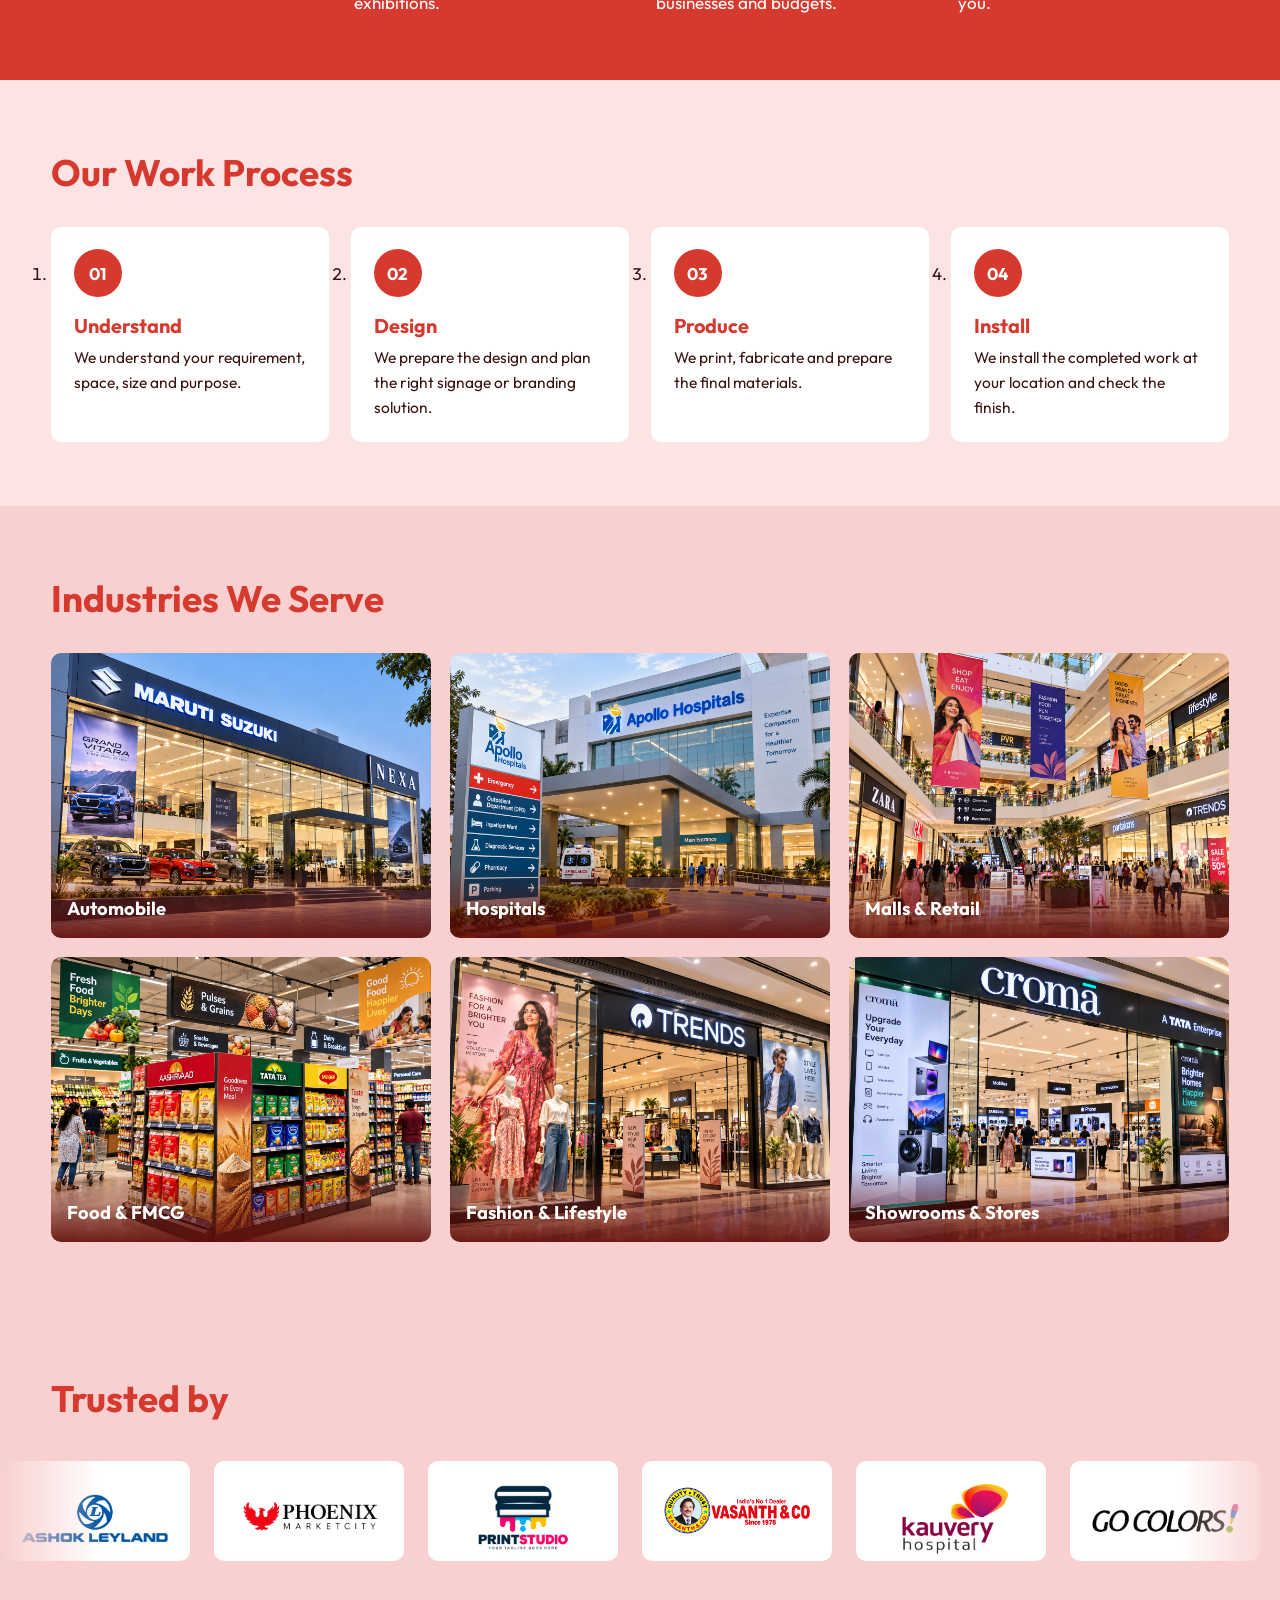
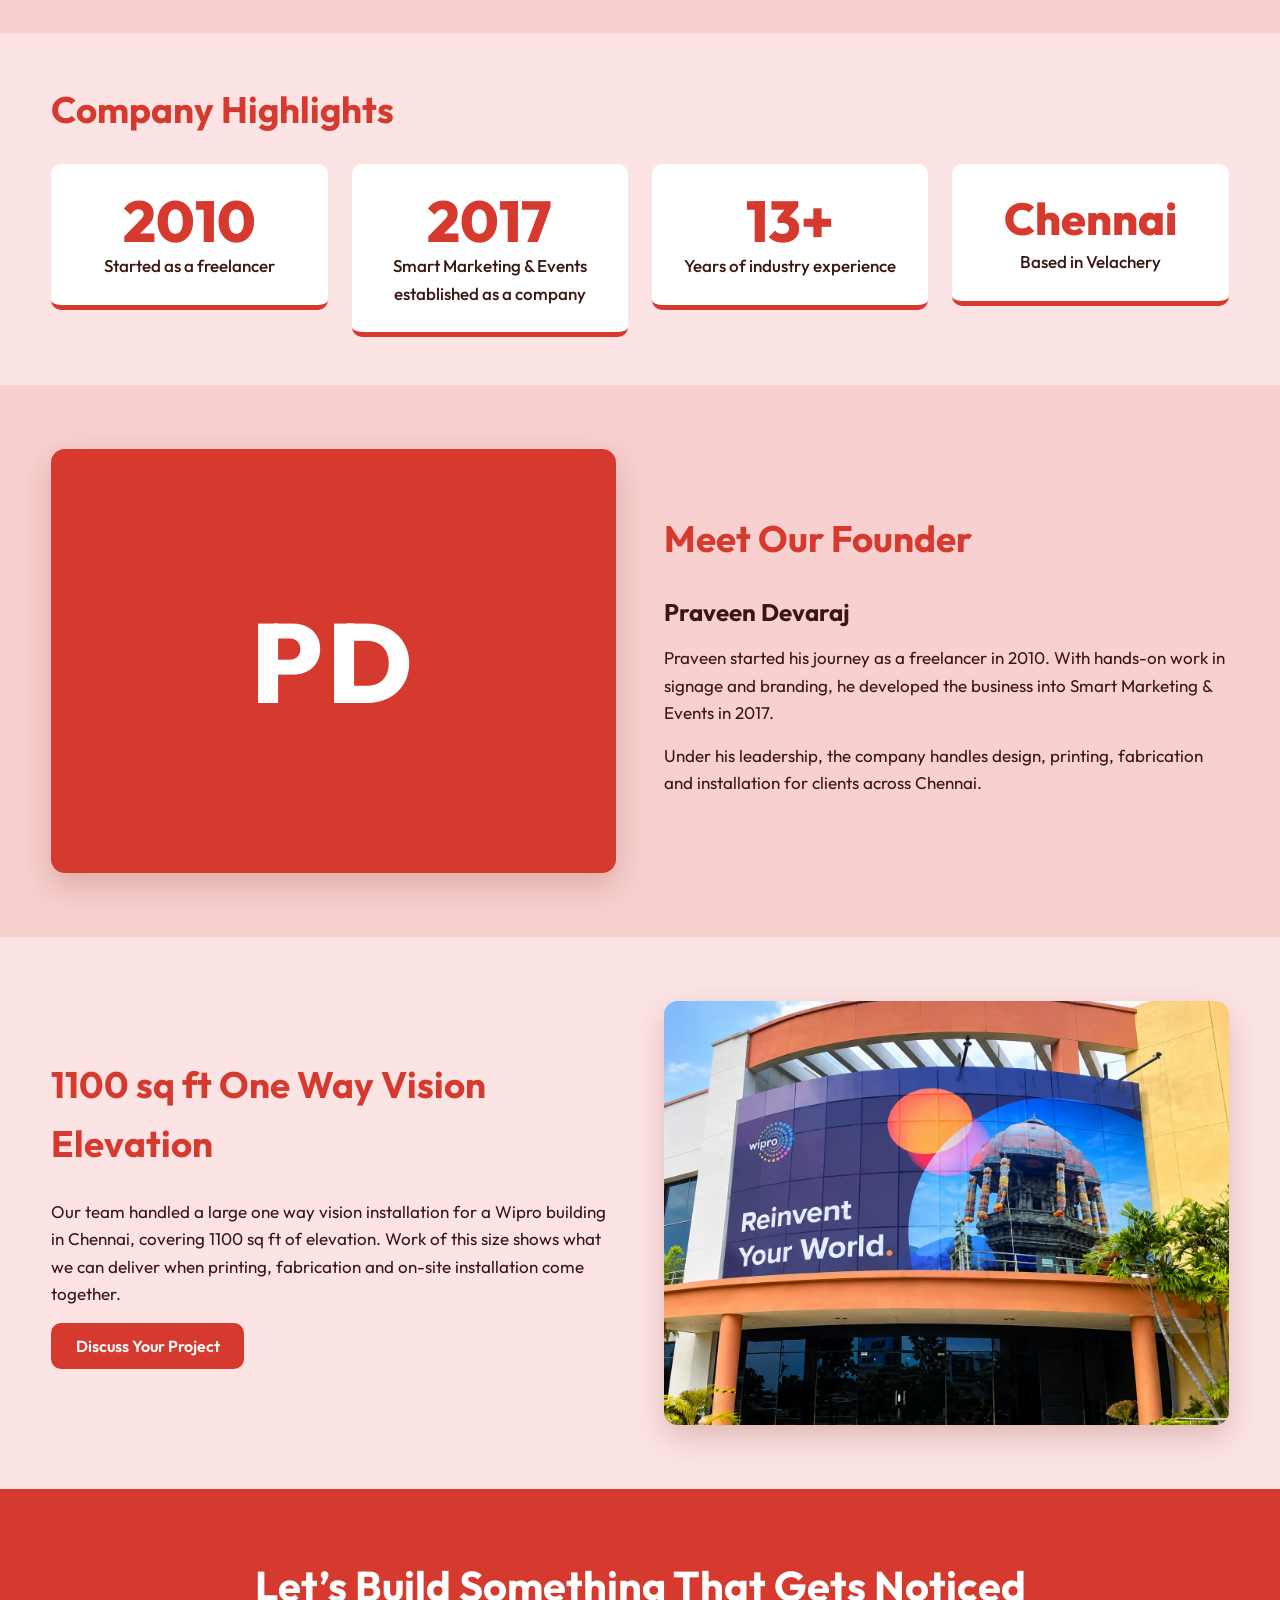
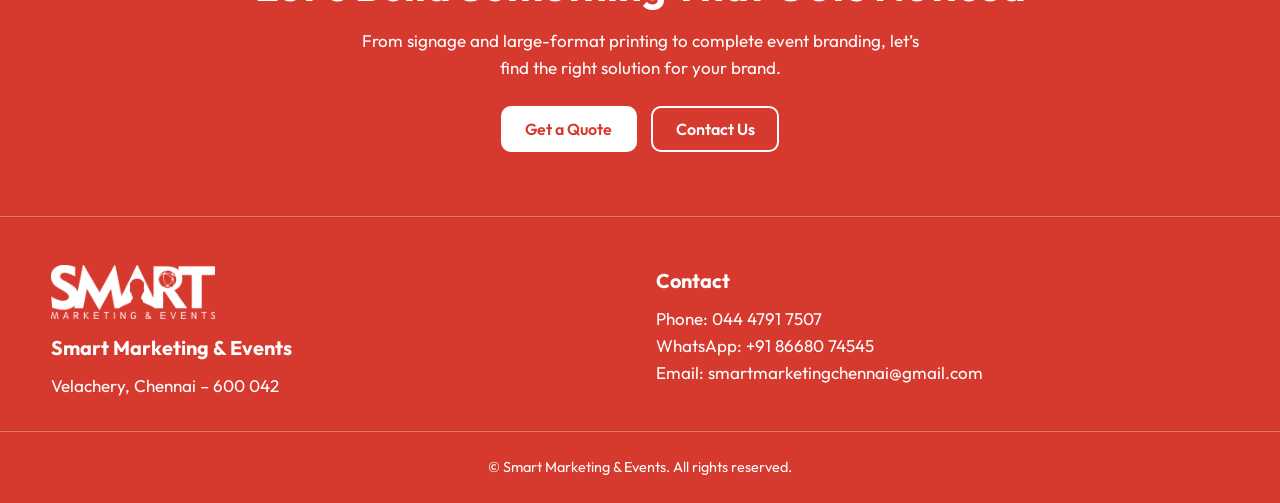
==== commit 4ba2c8b0: "Update about.html" ====
--- a/about.html
+++ b/about.html
@@ -108,23 +108,22 @@
         <ol class="jr-list">
 
           <li class="jr-item" data-year="2010" data-label="Where it began">
-            <span class="jr-dot"></span>
-            <article class="jr-card">
-              <span class="jr-date">2010</span>
-              <h3>A freelance merchandising agent</h3>
-              <p>I started as a freelance merchandising agent for V5 Global Services ([PPMS) And Communic marketing solution, working on events and merchandising.</p>
-            </article>
-          </li>
-
-          <li class="jr-item" data-year="2013" data-label="Events and merchandising">
-            <span class="jr-dot"></span>
-            <article class="jr-card">
-              <span class="jr-date">2010 – 2013</span>
-              <h3>Three years of events</h3>
-              <p>Until 2013 I worked with V5 Global Services on events and as a merchant agent.</p>
-            </article>
-          </li>
-
+  <span class="jr-dot"></span>
+  <article class="jr-card">
+    <span class="jr-date">2010</span>
+    <h3>A freelance merchandising agent</h3>
+    <p>I started as a freelance merchandising agent with Communic Marketing Solution, working on events and merchandising.</p>
+  </article>
+</li>
+
+<li class="jr-item" data-year="2013" data-label="Joining V5 Global">
+  <span class="jr-dot"></span>
+  <article class="jr-card">
+    <span class="jr-date">2013</span>
+    <h3>Working with V5 Global Services</h3>
+    <p>In 2013 I worked with V5 Global Services (PPMS) on events and as a merchant agent.</p>
+  </article>
+</li>
           <li class="jr-item" data-year="2013" data-label="Microsoft Windows launch">
             <span class="jr-dot"></span>
             <article class="jr-card">
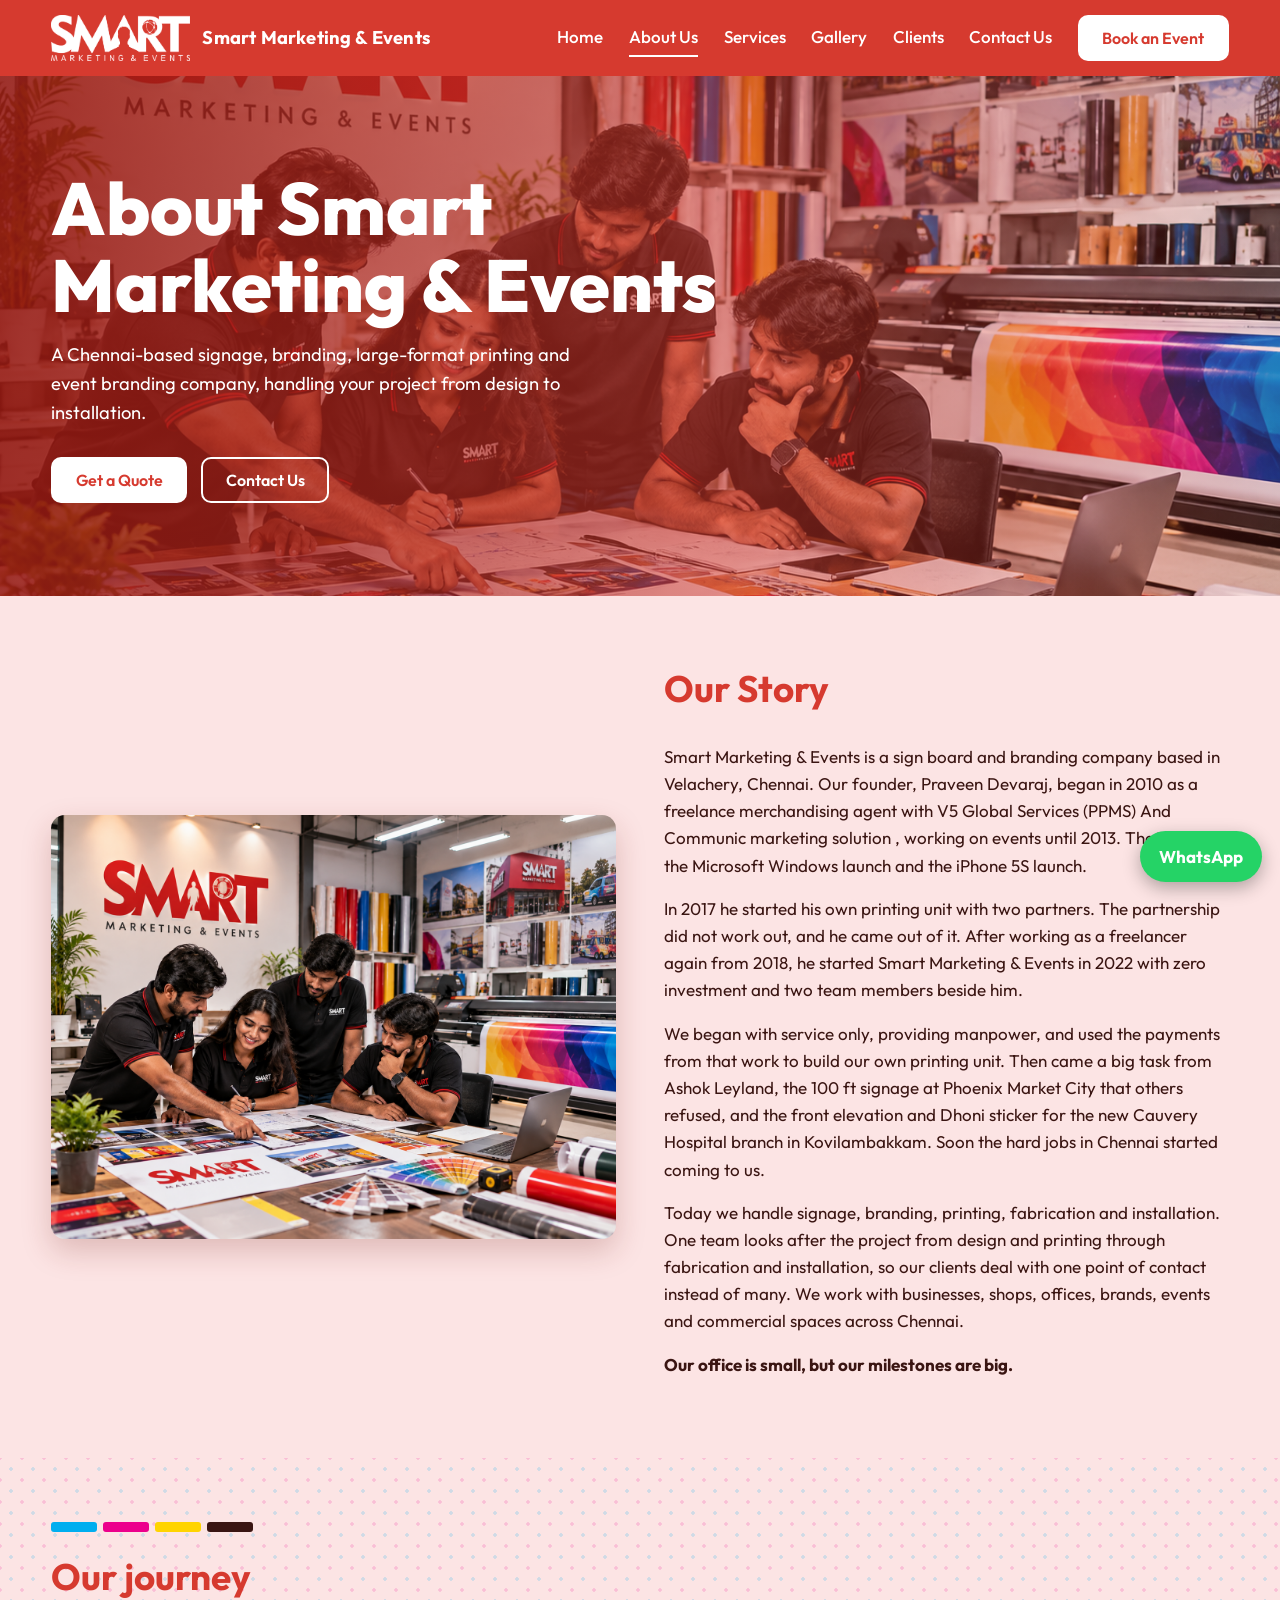
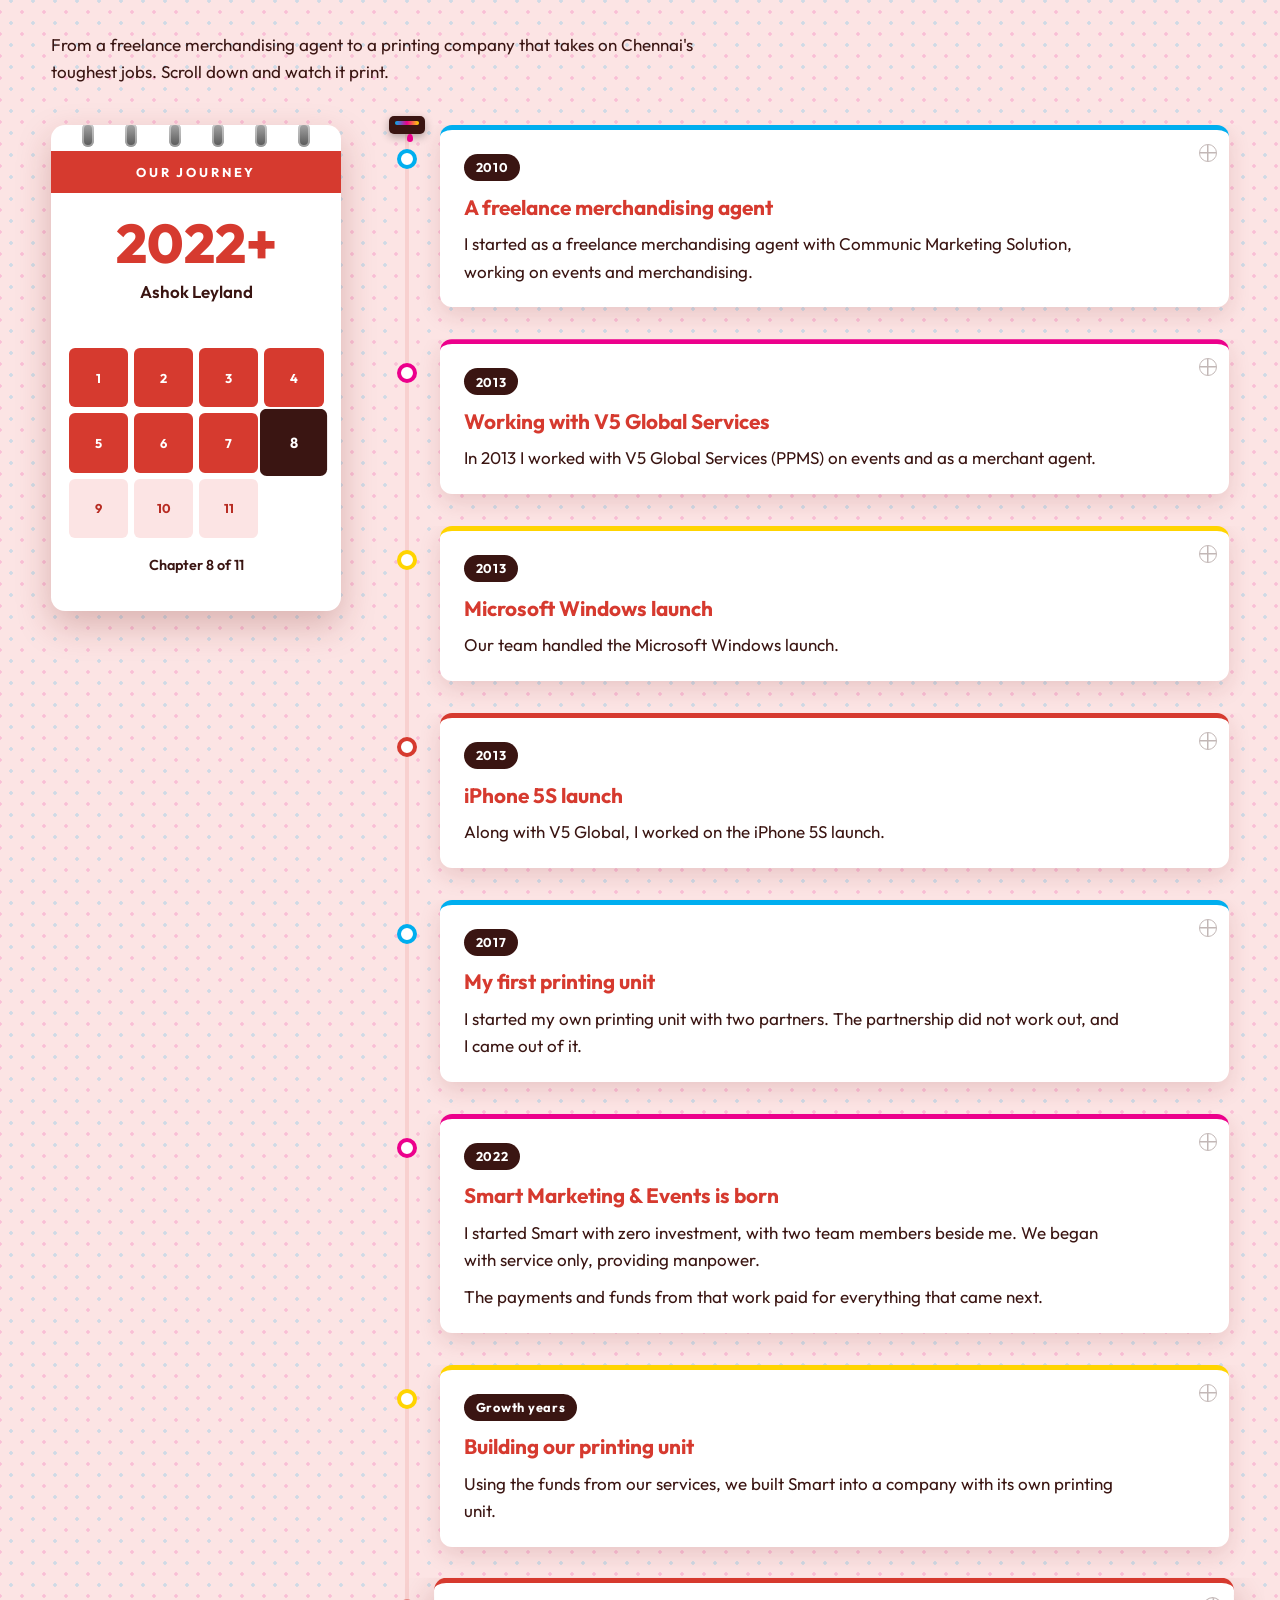
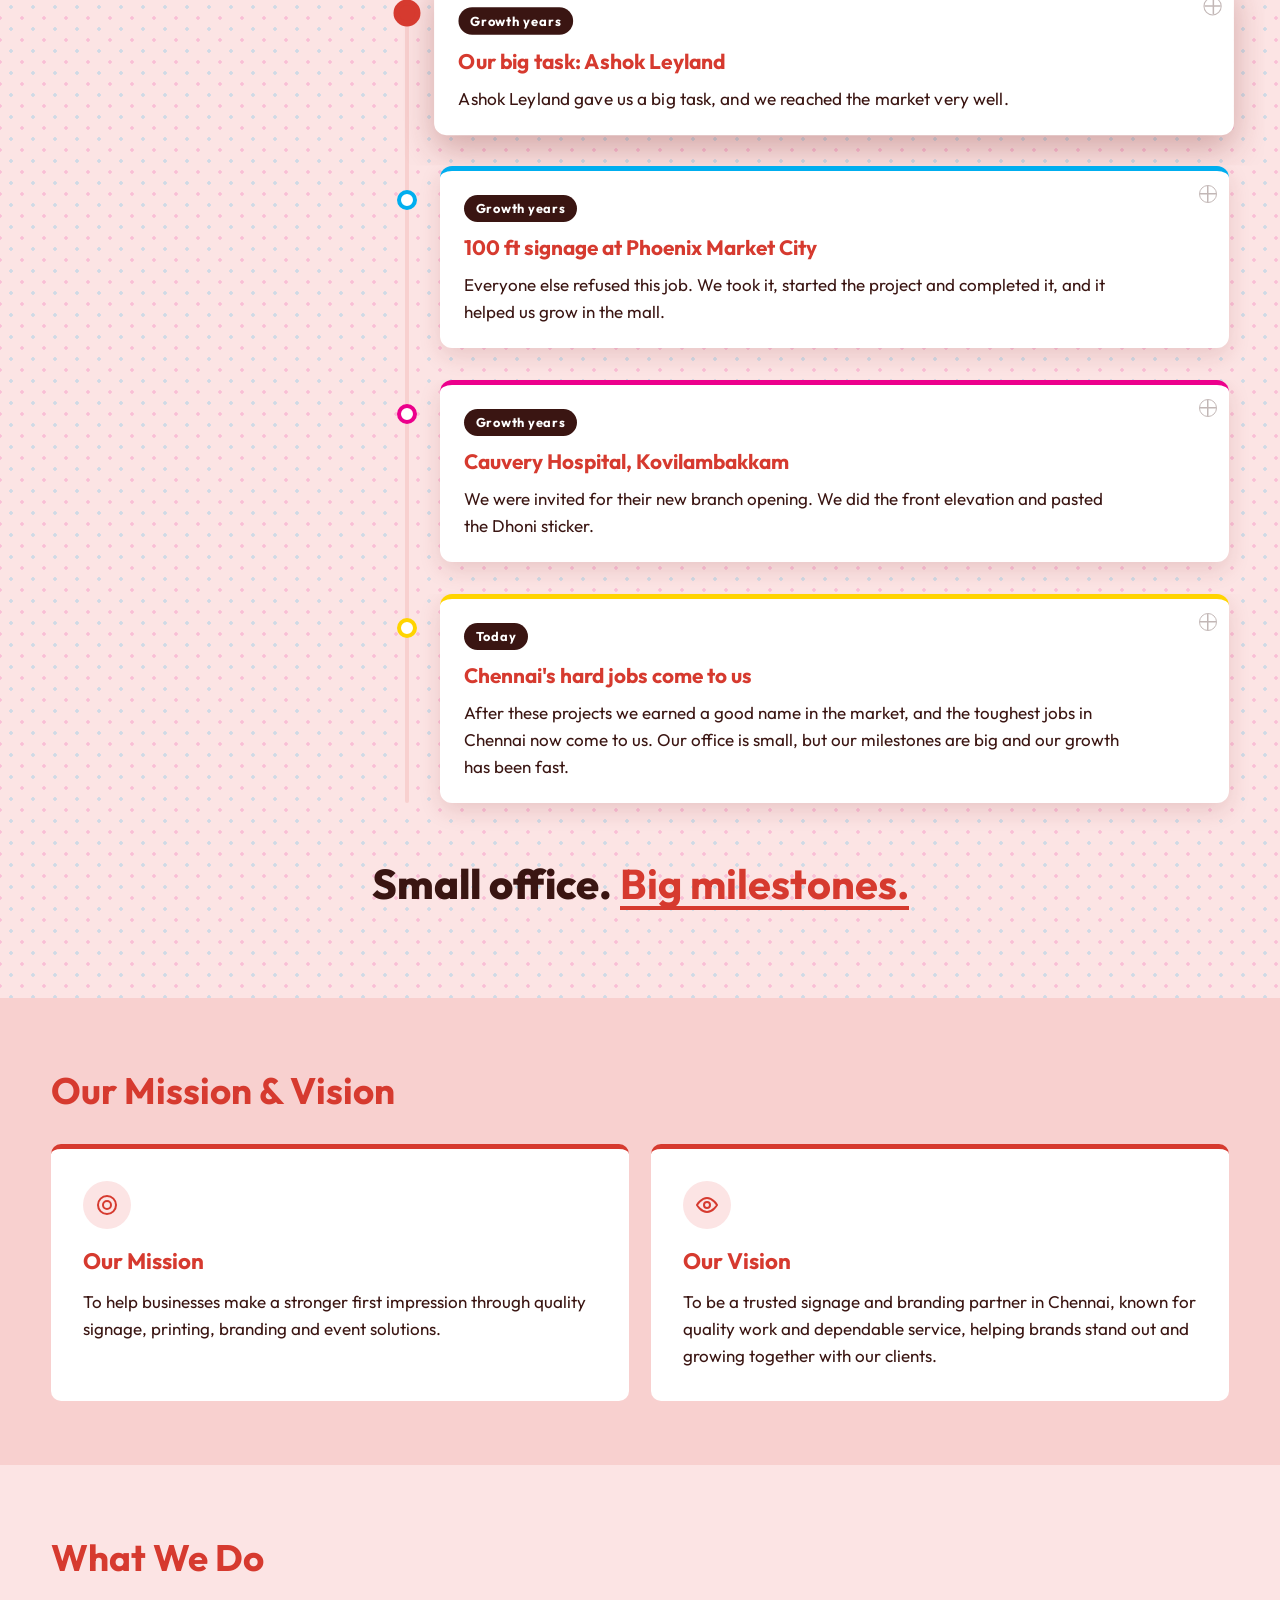
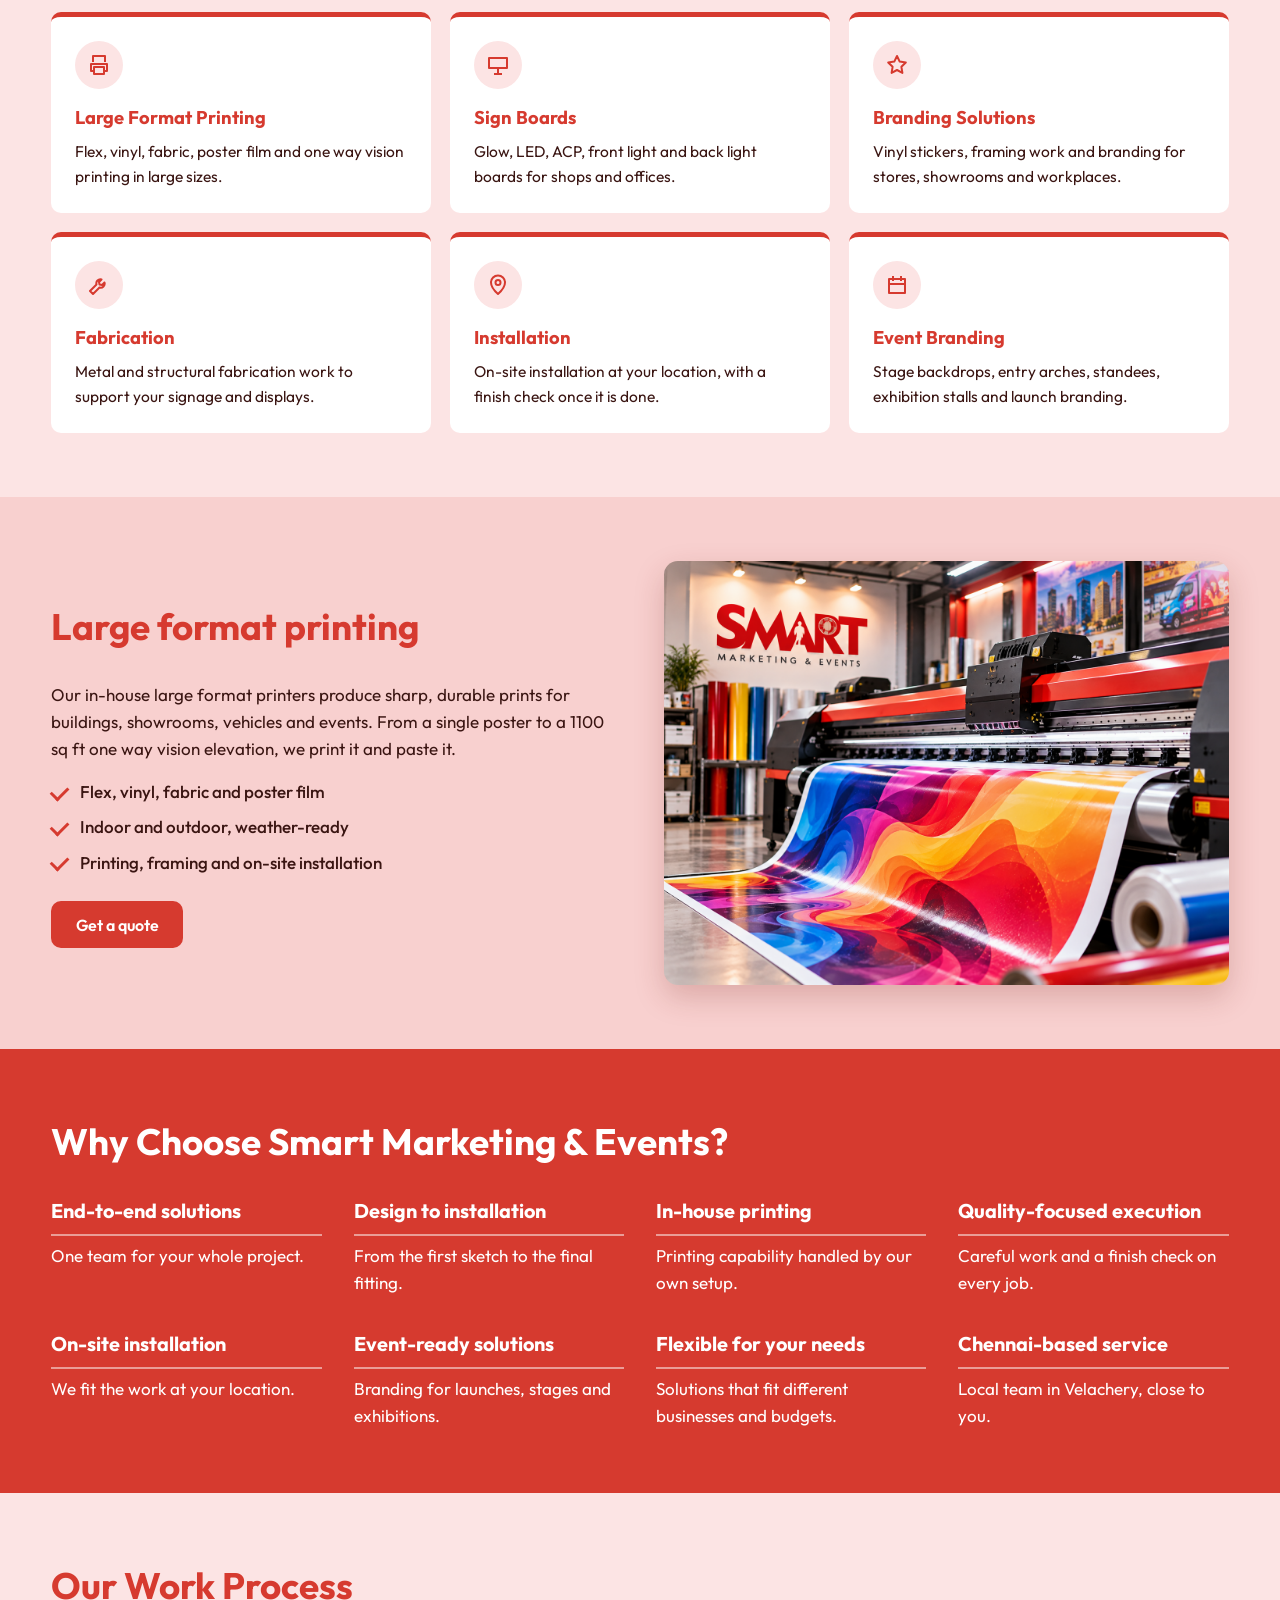
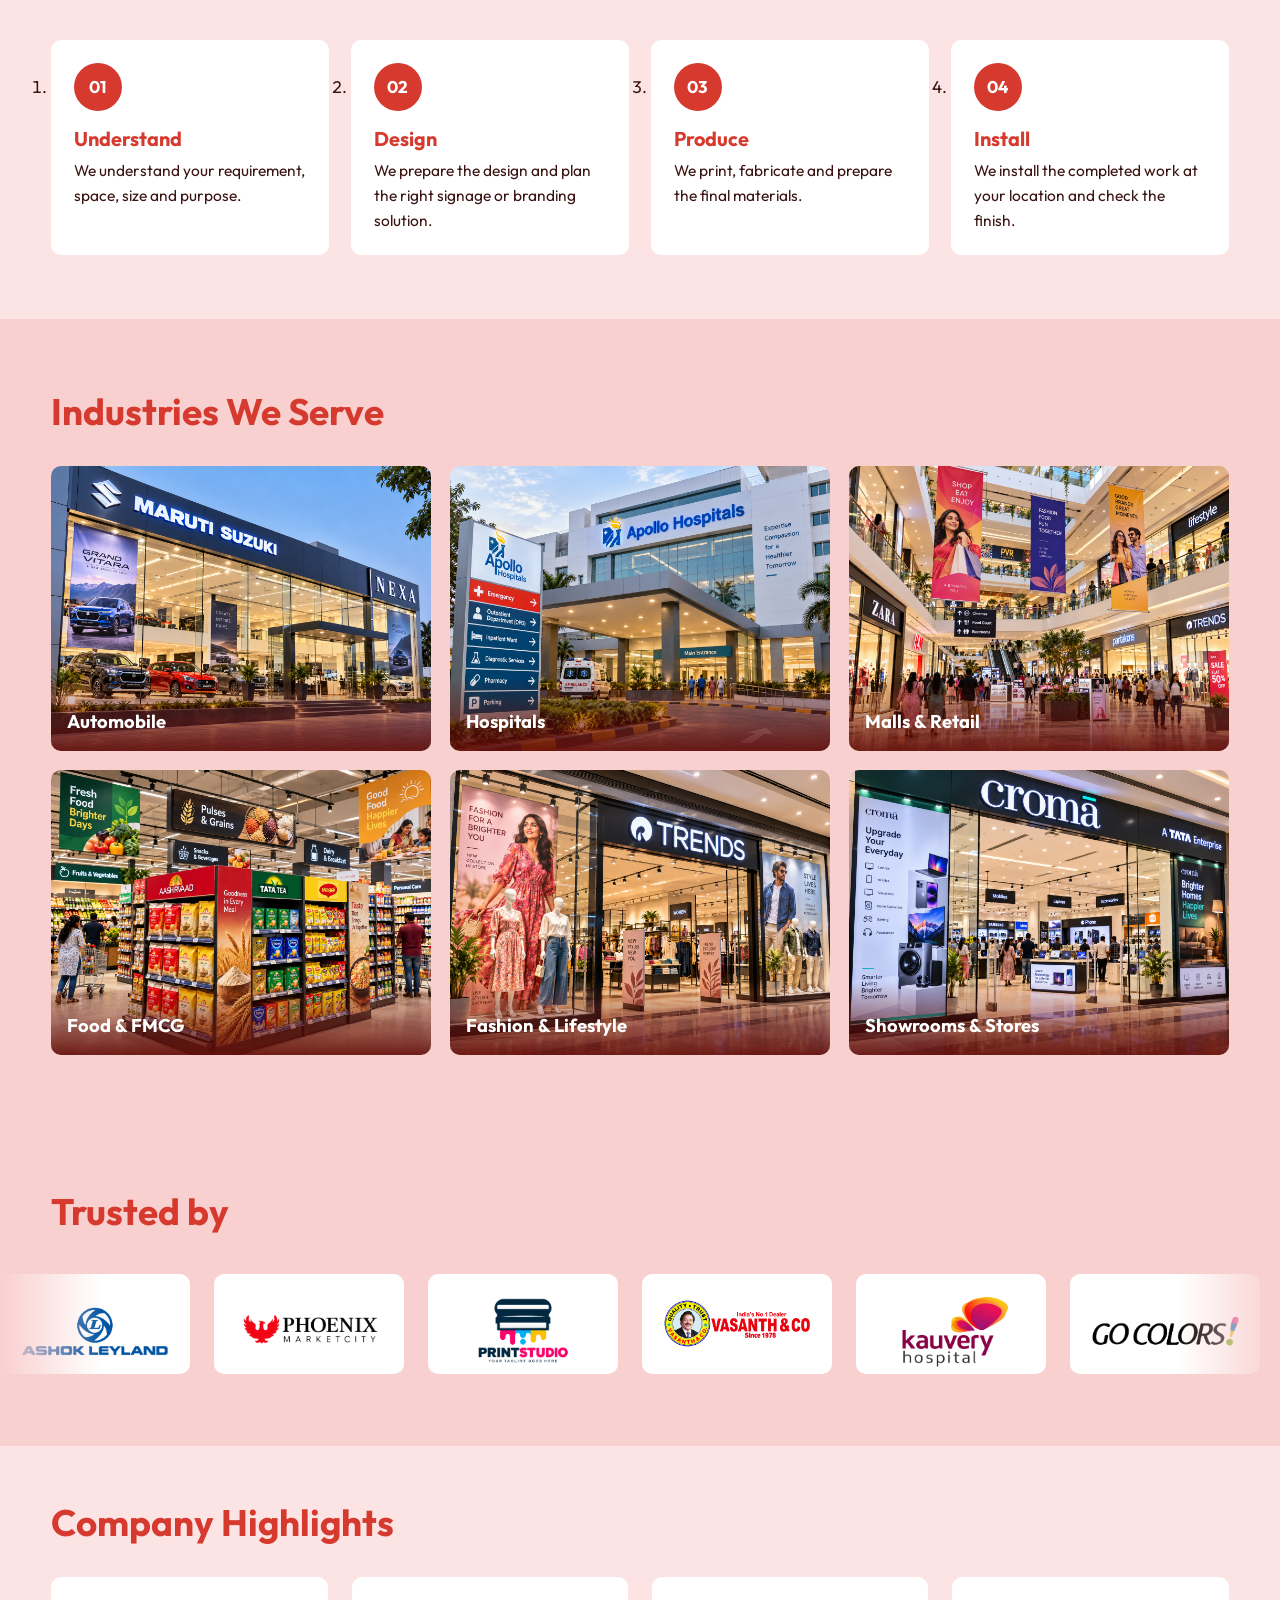
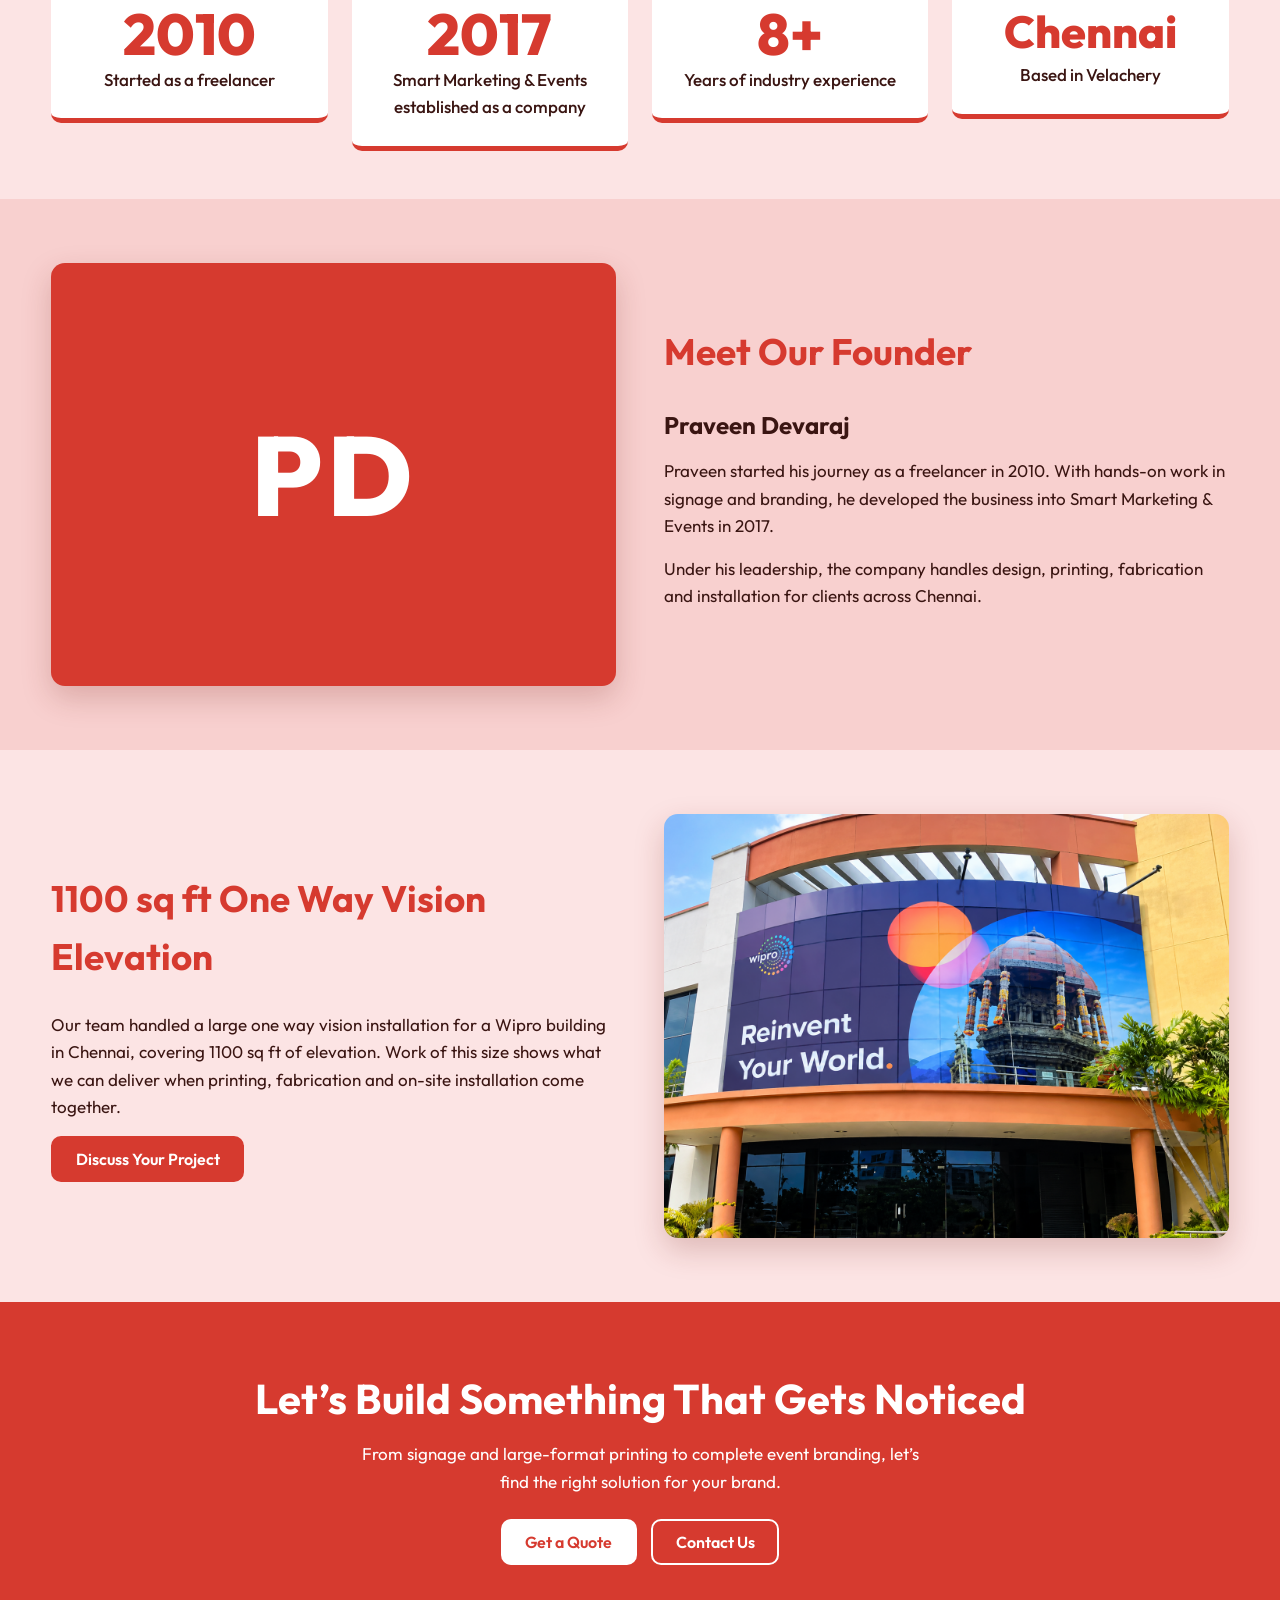
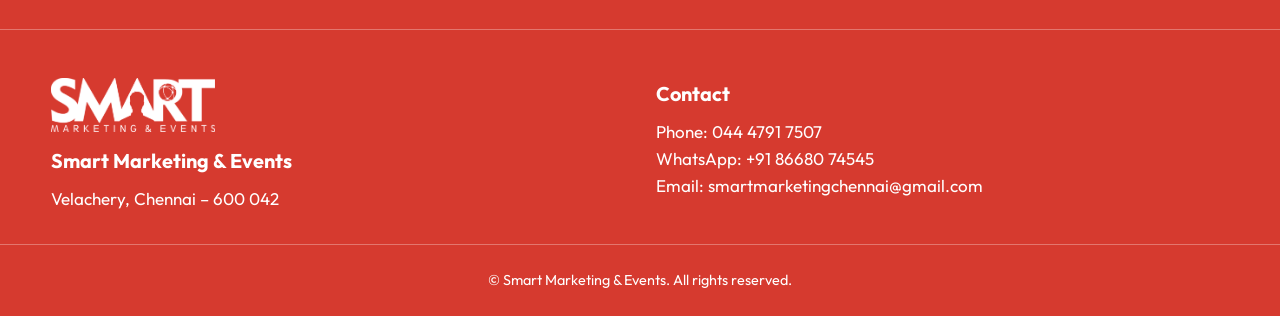
==== commit dd029a25: "Update about.html" ====
--- a/about.html
+++ b/about.html
@@ -151,14 +151,7 @@
             </article>
           </li>
 
-          <li class="jr-item" data-year="2018" data-label="Freelancing again">
-            <span class="jr-dot"></span>
-            <article class="jr-card">
-              <span class="jr-date">2018</span>
-              <h3>Back to freelancing</h3>
-              <p>I went back to working as a freelancer.</p>
-            </article>
-          </li>
+          
 
           <li class="jr-item" data-year="2022" data-label="Smart is born">
             <span class="jr-dot"></span>
